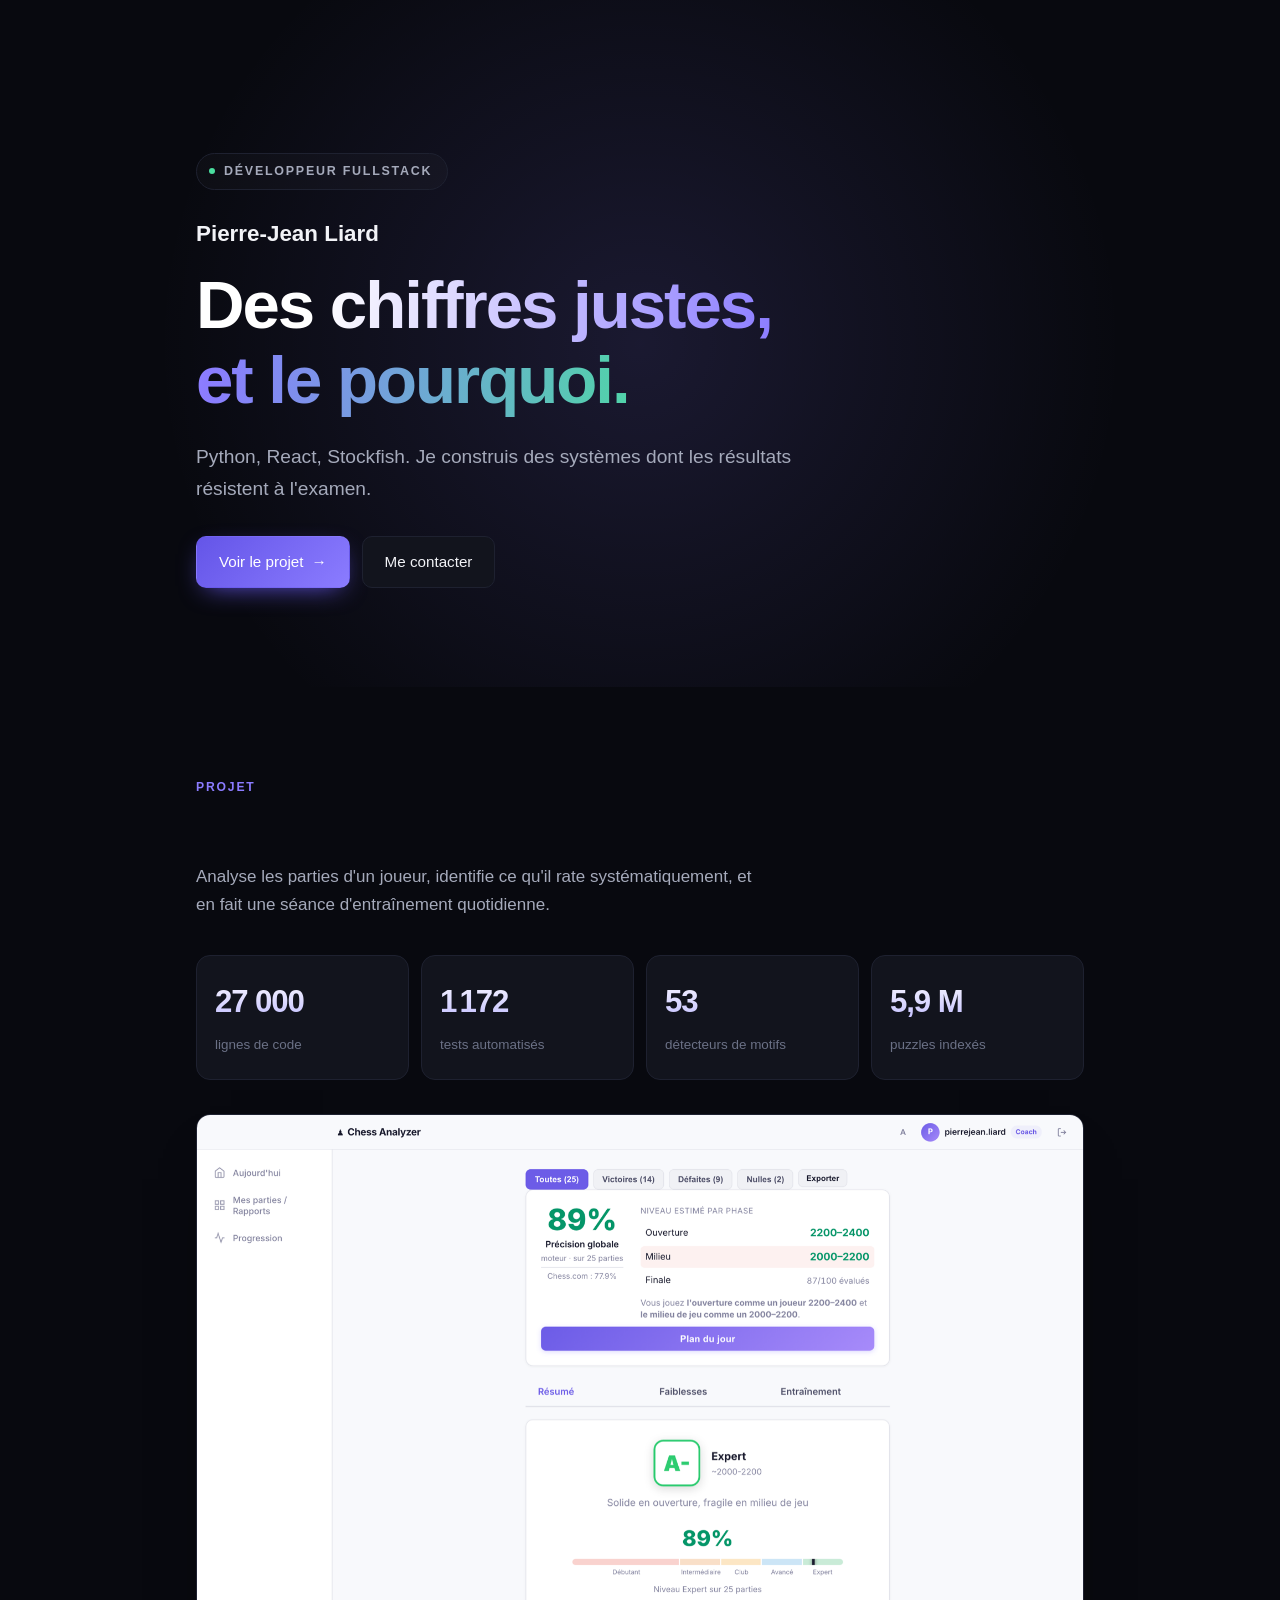
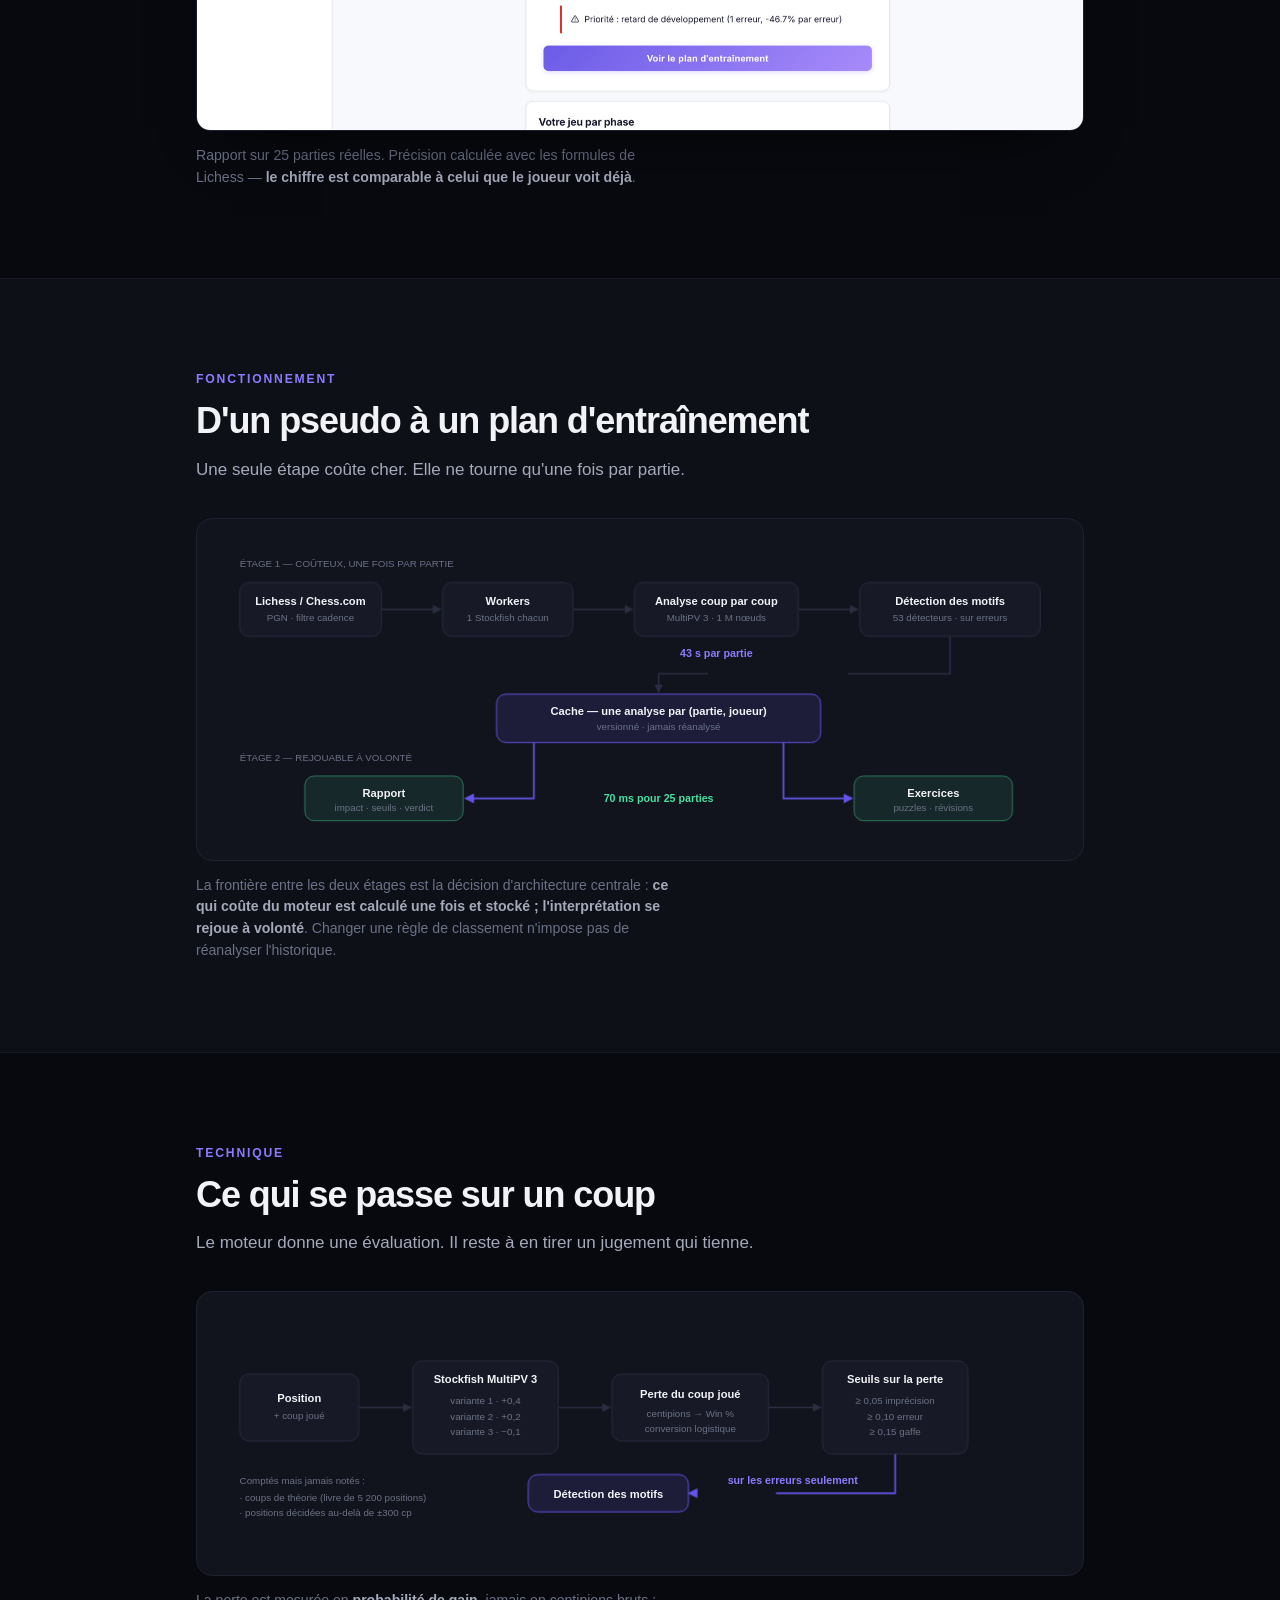
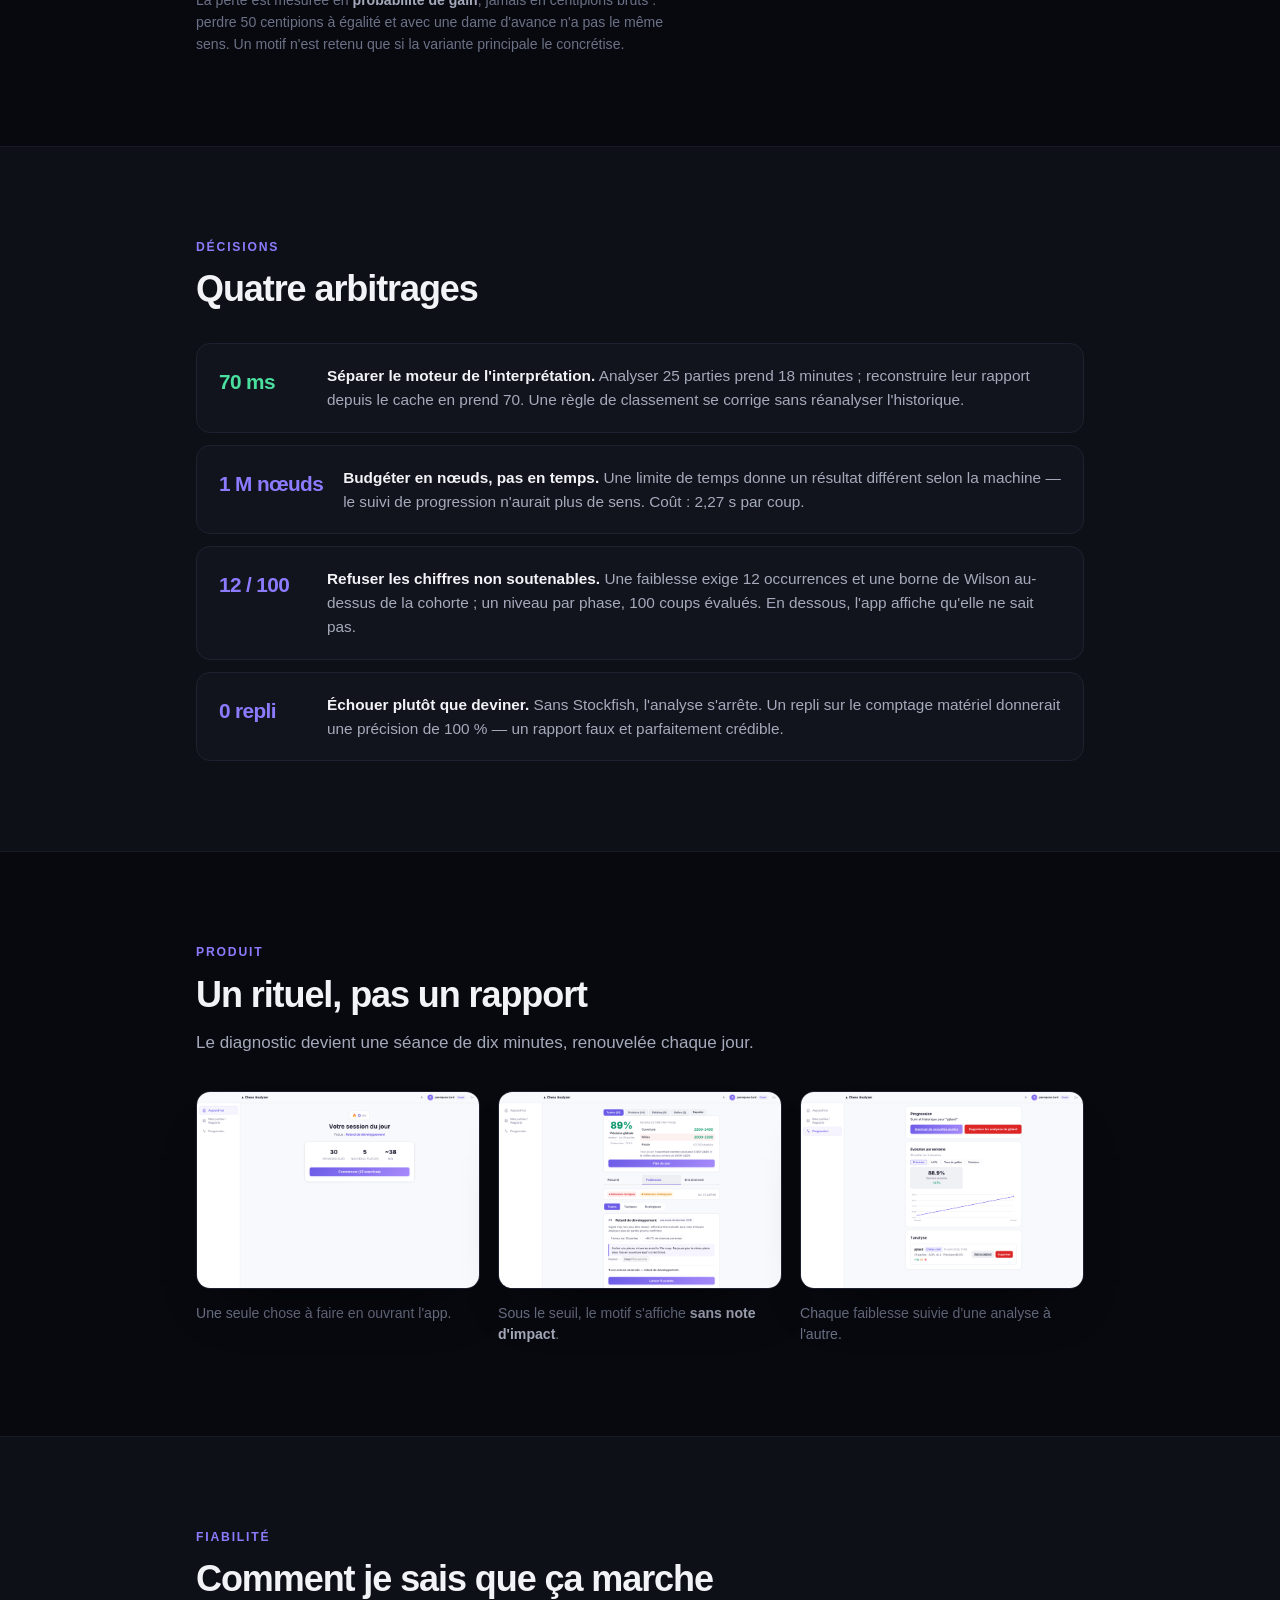
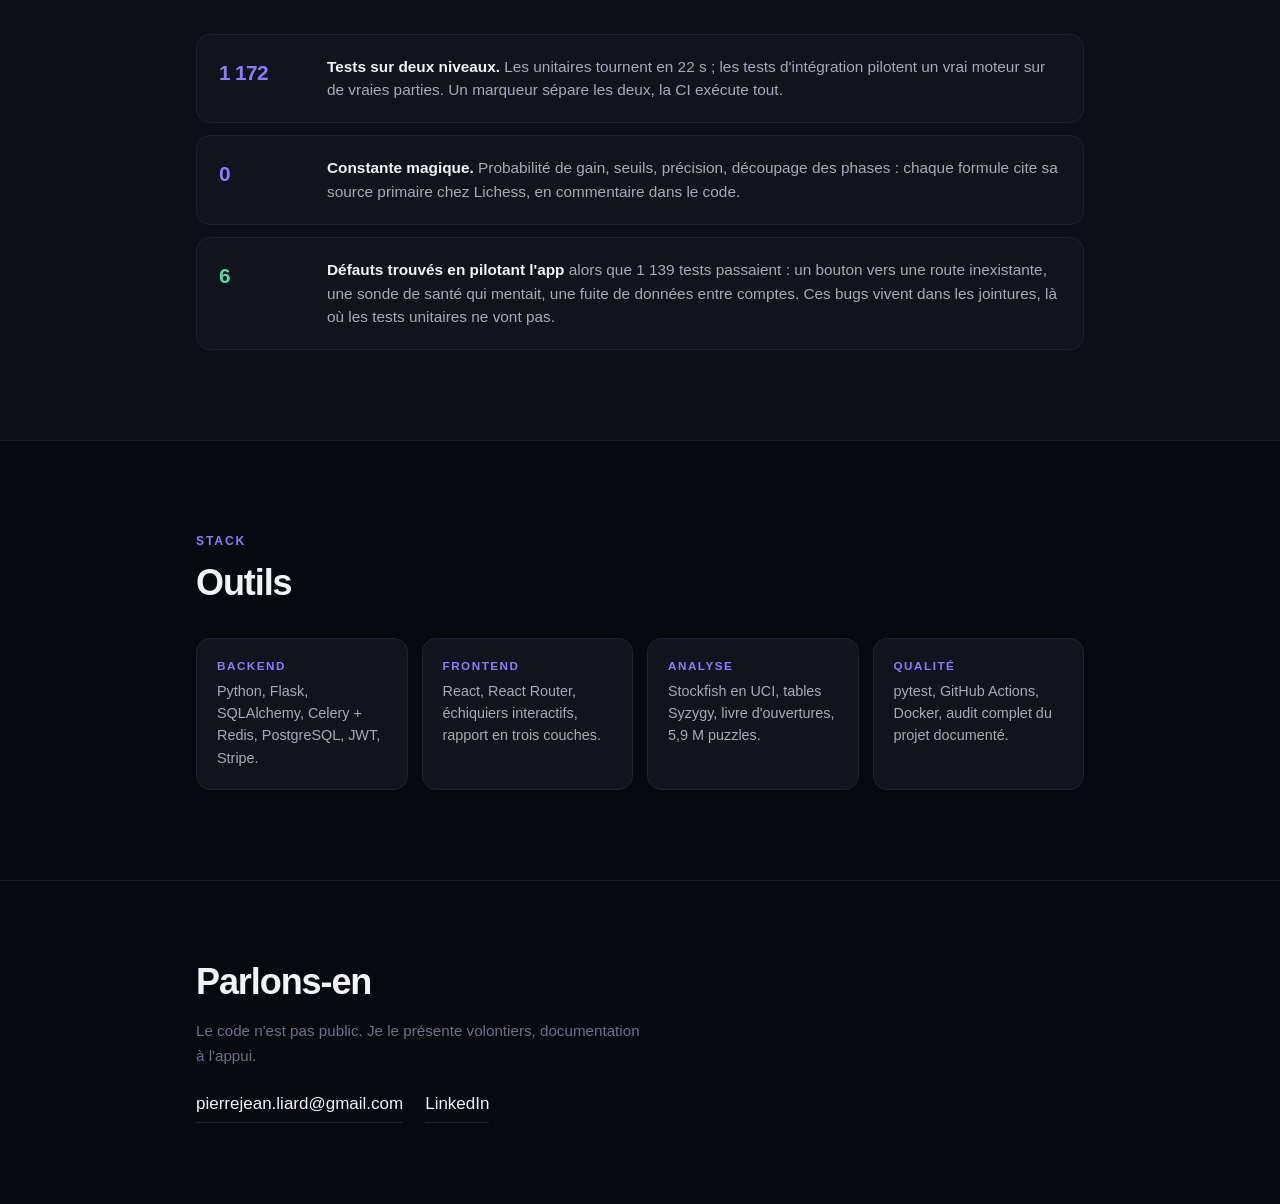
==== index.html @ 7809220e "Remplace le texte explicatif par deux schémas Le portfolio racontait le fonctionnement en prose : si" ====
<!doctype html>
<html lang="fr">
<head>
<meta charset="utf-8">
<meta name="viewport" content="width=device-width, initial-scale=1">
<title>Pierre-Jean Liard — Développeur fullstack</title>
<meta name="description" content="Chess Analyzer : analyse de parties d'échecs avec Stockfish, diagnostic de faiblesses et entraînement personnalisé.">
<meta name="theme-color" content="#08090f">
<meta property="og:title" content="Pierre-Jean Liard — Développeur fullstack">
<meta property="og:description" content="Chess Analyzer : de 25 parties à un plan d'entraînement.">
<meta property="og:type" content="website">
<link rel="icon" href="data:image/svg+xml,<svg xmlns='http://www.w3.org/2000/svg' viewBox='0 0 100 100'><text y='.9em' font-size='90'>♟</text></svg>">
<style>
  :root {
    --bg: #08090f;  --bg-lift: #0e1018;  --bg-card: #12141d;
    --line: #1e2130;  --line-soft: #171a26;
    --ink: #f2f3f7;  --ink-soft: #a5aabb;  --ink-faint: #6b7186;
    --accent: #8b7cff;  --accent-deep: #6455e8;  --mint: #4ade9f;
    --max: 940px;
    --ease: cubic-bezier(0.22, 1, 0.36, 1);
  }
  * { box-sizing: border-box; }
  html { -webkit-text-size-adjust: 100%; scroll-behavior: smooth; }
  body {
    margin: 0; background: var(--bg); color: var(--ink);
    font: 17px/1.65 -apple-system, BlinkMacSystemFont, "Segoe UI", Roboto, "Helvetica Neue", Arial, sans-serif;
    -webkit-font-smoothing: antialiased; -moz-osx-font-smoothing: grayscale;
    overflow-x: hidden;
  }
  ::selection { background: var(--accent-deep); color: #fff; }
  .wrap { max-width: var(--max); margin: 0 auto; padding: 0 26px; }
  h1, h2, h3 { letter-spacing: -0.03em; line-height: 1.12; margin: 0; }
  p { margin: 0 0 16px; }
  a { color: var(--accent); text-decoration: none; }

  #bar {
    position: fixed; top: 0; left: 0; height: 2px; width: 0%; z-index: 100;
    background: linear-gradient(90deg, var(--accent-deep), var(--accent), var(--mint));
    transition: width 120ms linear;
  }

  /* ── Hero ── */
  .hero { position: relative; padding: clamp(92px, 17vh, 172px) 0 clamp(64px, 11vh, 108px); overflow: hidden; }
  .hero::before {
    content: ""; position: absolute; top: -30%; left: 50%;
    width: min(1100px, 130vw); aspect-ratio: 1; transform: translateX(-50%);
    background: radial-gradient(circle at center, rgba(139,124,255,0.14) 0%, transparent 62%);
    pointer-events: none; animation: breathe 14s var(--ease) infinite;
  }
  @keyframes breathe {
    0%, 100% { opacity: .75; transform: translateX(-50%) scale(1); }
    50% { opacity: 1; transform: translateX(-50%) scale(1.1); }
  }
  .hero .wrap { position: relative; }
  .eyebrow {
    display: inline-flex; align-items: center; gap: 9px;
    font-size: .78rem; font-weight: 600; text-transform: uppercase; letter-spacing: .14em;
    color: var(--ink-soft); border: 1px solid var(--line); background: rgba(255,255,255,.02);
    border-radius: 100px; padding: 7px 15px 7px 12px; margin-bottom: 26px;
  }
  .dot { width: 6px; height: 6px; border-radius: 50%; background: var(--mint); animation: pulse 2.6s ease-out infinite; }
  @keyframes pulse {
    0% { box-shadow: 0 0 0 0 rgba(74,222,159,.45); }
    70% { box-shadow: 0 0 0 8px rgba(74,222,159,0); }
    100% { box-shadow: 0 0 0 0 rgba(74,222,159,0); }
  }
  .name { font-size: clamp(1.15rem, 2.6vw, 1.4rem); font-weight: 600; margin-bottom: 14px; }
  h1 { font-size: clamp(2.5rem, 7.6vw, 4.2rem); font-weight: 700; margin-bottom: 24px; }
  .grad {
    background: linear-gradient(96deg, #fff 12%, var(--accent) 58%, var(--mint) 105%);
    -webkit-background-clip: text; background-clip: text; -webkit-text-fill-color: transparent; color: transparent;
  }
  .lede { font-size: clamp(1.02rem, 2.2vw, 1.2rem); color: var(--ink-soft); max-width: 56ch; margin-bottom: 32px; }
  .links { display: flex; flex-wrap: wrap; gap: 12px; }
  .btn {
    display: inline-flex; align-items: center; gap: 8px;
    padding: 12px 22px; border-radius: 10px; font-size: .95rem; font-weight: 500;
    border: 1px solid var(--line); color: var(--ink); background: var(--bg-card);
    transition: transform 260ms var(--ease), border-color 260ms var(--ease);
  }
  .btn:hover { transform: translateY(-2px); border-color: var(--accent-deep); }
  .btn-primary {
    background: linear-gradient(135deg, var(--accent-deep), var(--accent));
    border-color: transparent; color: #fff; box-shadow: 0 8px 26px -10px var(--accent-deep);
  }
  .btn .arw { transition: transform 260ms var(--ease); }
  .btn:hover .arw { transform: translateX(3px); }

  /* ── Sections ── */
  section { padding: clamp(60px, 10vh, 100px) 0; }
  .lift { background: var(--bg-lift); border-block: 1px solid var(--line-soft); }
  .kicker {
    font-size: .76rem; font-weight: 600; text-transform: uppercase; letter-spacing: .15em;
    color: var(--accent); margin-bottom: 12px;
  }
  h2 { font-size: clamp(1.65rem, 4.2vw, 2.25rem); font-weight: 650; margin-bottom: 14px; }
  h3 { font-size: 1.05rem; font-weight: 600; margin-bottom: 8px; }
  .sub { color: var(--ink-soft); max-width: 60ch; }

  /* ── Chiffres ── */
  .stats { display: grid; grid-template-columns: repeat(auto-fit, minmax(150px, 1fr)); gap: 12px; margin-top: 36px; }
  .stat {
    background: var(--bg-card); border: 1px solid var(--line); border-radius: 14px; padding: 20px 18px;
    transition: transform 340ms var(--ease), border-color 340ms var(--ease);
  }
  .stat:hover { transform: translateY(-4px); border-color: var(--accent-deep); }
  .stat b {
    display: block; font-size: clamp(1.55rem, 3.2vw, 1.95rem); font-weight: 680;
    letter-spacing: -.035em; font-variant-numeric: tabular-nums; margin-bottom: 3px;
    background: linear-gradient(180deg, #fff, #b9b4ff);
    -webkit-background-clip: text; background-clip: text; -webkit-text-fill-color: transparent;
  }
  .stat span { font-size: .84rem; color: var(--ink-faint); line-height: 1.4; }

  /* ── Schémas ── */
  figure { margin: 34px 0 0; }
  .diagram {
    background: var(--bg-card); border: 1px solid var(--line); border-radius: 16px;
    padding: 28px 24px; overflow-x: auto;
  }
  .diagram svg { display: block; width: 100%; height: auto; min-width: 560px; }
  figcaption { font-size: .88rem; color: var(--ink-faint); margin-top: 14px; max-width: 62ch; line-height: 1.55; }
  figcaption b { color: var(--ink-soft); font-weight: 600; }

  /* tracé progressif des liaisons */
  .draw { stroke-dasharray: var(--len, 300); stroke-dashoffset: var(--len, 300); }
  .in .draw { animation: trace 900ms var(--ease) forwards; }
  .in .draw.s1 { animation-delay: 120ms; }
  .in .draw.s2 { animation-delay: 260ms; }
  .in .draw.s3 { animation-delay: 400ms; }
  .in .draw.s4 { animation-delay: 540ms; }
  .in .draw.s5 { animation-delay: 680ms; }
  @keyframes trace { to { stroke-dashoffset: 0; } }
  .fade { opacity: 0; }
  .in .fade { animation: appear 520ms var(--ease) forwards; }
  .in .fade.s1 { animation-delay: 160ms; }
  .in .fade.s2 { animation-delay: 300ms; }
  .in .fade.s3 { animation-delay: 440ms; }
  .in .fade.s4 { animation-delay: 580ms; }
  .in .fade.s5 { animation-delay: 720ms; }
  @keyframes appear { to { opacity: 1; } }

  .box { fill: #171a26; stroke: #2a2e42; }
  .box-accent { fill: rgba(100,85,232,.14); stroke: var(--accent-deep); }
  .box-mint { fill: rgba(74,222,159,.1); stroke: rgba(74,222,159,.5); }
  .t { font: 600 12px -apple-system, BlinkMacSystemFont, "Segoe UI", Roboto, sans-serif; fill: #f2f3f7; }
  .t-sm { font: 500 10.5px -apple-system, BlinkMacSystemFont, "Segoe UI", Roboto, sans-serif; fill: #6b7186; }
  .t-metric { font: 700 11.5px -apple-system, BlinkMacSystemFont, "Segoe UI", Roboto, sans-serif; fill: #8b7cff; }
  .t-mint { fill: #4ade9f; }
  .wire { stroke: #2a2e42; stroke-width: 1.6; fill: none; }
  .wire-accent { stroke: #6455e8; stroke-width: 1.8; fill: none; }

  /* ── Captures ── */
  .shot {
    position: relative; border-radius: 14px; overflow: hidden;
    border: 1px solid var(--line); background: var(--bg-card);
    box-shadow: 0 30px 60px -35px rgba(0,0,0,.9);
    transition: transform 500ms var(--ease), box-shadow 500ms var(--ease);
  }
  .shot:hover { transform: translateY(-5px); box-shadow: 0 40px 70px -30px rgba(0,0,0,.95); }
  .shot img { width: 100%; height: auto; display: block; }
  .gallery { display: grid; grid-template-columns: repeat(auto-fit, minmax(270px, 1fr)); gap: 18px; margin-top: 34px; }
  .gallery figure { margin: 0; }

  /* ── Arbitrages ── */
  .calls { display: grid; gap: 12px; margin-top: 34px; }
  .call {
    display: grid; grid-template-columns: auto 1fr; gap: 20px; align-items: start;
    background: var(--bg-card); border: 1px solid var(--line); border-radius: 14px; padding: 20px 22px;
    transition: transform 340ms var(--ease), border-color 340ms var(--ease);
  }
  .call:hover { transform: translateY(-3px); border-color: #2a2e42; }
  .call .big {
    font-size: 1.3rem; font-weight: 700; letter-spacing: -.03em; color: var(--accent);
    font-variant-numeric: tabular-nums; white-space: nowrap; padding-top: 1px; min-width: 88px;
  }
  .call .big.mint { color: var(--mint); }
  .call p { margin: 0; color: var(--ink-soft); font-size: .96rem; line-height: 1.55; }
  .call strong { color: var(--ink); font-weight: 600; }

  /* ── Stack ── */
  .stack { display: grid; grid-template-columns: repeat(auto-fit, minmax(200px, 1fr)); gap: 14px; margin-top: 34px; }
  .stack div {
    background: var(--bg-card); border: 1px solid var(--line); border-radius: 14px; padding: 20px;
    transition: border-color 340ms var(--ease), transform 340ms var(--ease);
  }
  .stack div:hover { border-color: var(--accent-deep); transform: translateY(-3px); }
  .stack h3 { font-size: .73rem; text-transform: uppercase; letter-spacing: .13em; color: var(--accent); margin-bottom: 8px; }
  .stack p { font-size: .9rem; color: var(--ink-soft); margin: 0; line-height: 1.55; }

  footer { padding: clamp(60px, 9vh, 88px) 0; border-top: 1px solid var(--line-soft); }
  footer p { color: var(--ink-faint); font-size: .95rem; max-width: 54ch; }
  .foot-links { display: flex; flex-wrap: wrap; gap: 22px; margin-top: 22px; }
  .foot-links a {
    color: var(--ink); font-weight: 500; border-bottom: 1px solid var(--line); padding-bottom: 3px;
    transition: border-color 260ms var(--ease), color 260ms var(--ease);
  }
  .foot-links a:hover { border-color: var(--accent); color: var(--accent); }

  .rise { opacity: 0; transform: translateY(20px); }
  .rise.in { opacity: 1; transform: none; transition: opacity 720ms var(--ease), transform 720ms var(--ease); }
  .rise.in.d1 { transition-delay: 80ms; }
  .rise.in.d2 { transition-delay: 160ms; }
  .rise.in.d3 { transition-delay: 240ms; }

  @media (prefers-reduced-motion: reduce) {
    html { scroll-behavior: auto; }
    .rise, .rise.in { opacity: 1; transform: none; transition: none; }
    .draw { stroke-dashoffset: 0; }
    .fade { opacity: 1; }
    .hero::before, .dot { animation: none; }
    * { transition-duration: 1ms !important; animation-duration: 1ms !important; }
  }
  @media (max-width: 620px) {
    body { font-size: 16px; }
    .diagram { padding: 20px 14px; }
    .call { grid-template-columns: 1fr; gap: 6px; }
  }
</style>
</head>
<body>

<div id="bar"></div>

<header class="hero">
  <div class="wrap">
    <span class="eyebrow rise"><span class="dot"></span>Développeur fullstack</span>
    <p class="name rise d1">Pierre-Jean Liard</p>
    <h1 class="rise d1"><span class="grad">Des chiffres justes,<br>et le pourquoi.</span></h1>
    <p class="lede rise d2">
      Python, React, Stockfish. Je construis des systèmes dont les résultats
      résistent à l'examen.
    </p>
    <div class="links rise d3">
      <a class="btn btn-primary" href="#projet">Voir le projet <span class="arw">→</span></a>
      <a class="btn" href="mailto:pierrejean.liard@gmail.com">Me contacter</a>
    </div>
  </div>
</header>

<section id="projet">
  <div class="wrap">
    <p class="kicker rise">Projet</p>
    <h2 class="rise">Chess Analyzer</h2>
    <p class="sub rise d1">
      Analyse les parties d'un joueur, identifie ce qu'il rate systématiquement,
      et en fait une séance d'entraînement quotidienne.
    </p>

    <div class="stats">
      <div class="stat rise"><b data-count="27000" data-div="1000" data-suffix=" 000">0</b><span>lignes de code</span></div>
      <div class="stat rise d1"><b data-count="1172">0</b><span>tests automatisés</span></div>
      <div class="stat rise d2"><b data-count="53">0</b><span>détecteurs de motifs</span></div>
      <div class="stat rise d3"><b data-count="59" data-div="10" data-decimal="1" data-suffix=" M">0</b><span>puzzles indexés</span></div>
    </div>

    <figure class="rise">
      <div class="shot"><img src="assets/rapport.png" alt="Rapport d'analyse : 89 % de précision, niveau estimé par phase, faiblesse prioritaire" loading="lazy"></div>
      <figcaption>Rapport sur 25 parties réelles. Précision calculée avec les formules de Lichess — <b>le chiffre est comparable à celui que le joueur voit déjà</b>.</figcaption>
    </figure>
  </div>
</section>

<section class="lift">
  <div class="wrap">
    <p class="kicker rise">Fonctionnement</p>
    <h2 class="rise">D'un pseudo à un plan d'entraînement</h2>
    <p class="sub rise d1">Une seule étape coûte cher. Elle ne tourne qu'une fois par partie.</p>

    <figure class="rise">
      <div class="diagram">
        <svg viewBox="0 0 900 306" role="img"
             aria-label="Les parties récupérées passent par des workers Stockfish, sont analysées coup par coup puis stockées en cache. Le rapport et les exercices se reconstruisent depuis ce cache en 70 millisecondes, sans repasser par le moteur.">
          <defs>
            <marker id="a" viewBox="0 0 10 10" refX="9" refY="5" markerWidth="6" markerHeight="6" orient="auto-start-reverse">
              <path d="M0 0 L10 5 L0 10 z" fill="#2a2e42"/>
            </marker>
            <marker id="aa" viewBox="0 0 10 10" refX="9" refY="5" markerWidth="6" markerHeight="6" orient="auto-start-reverse">
              <path d="M0 0 L10 5 L0 10 z" fill="#6455e8"/>
            </marker>
          </defs>

          <text class="t-sm fade" x="20" y="22">ÉTAGE 1 — COÛTEUX, UNE FOIS PAR PARTIE</text>

          <rect class="box fade" x="20" y="38" width="152" height="58" rx="10"/>
          <text class="t fade" x="96" y="62" text-anchor="middle">Lichess / Chess.com</text>
          <text class="t-sm fade" x="96" y="80" text-anchor="middle">PGN · filtre cadence</text>

          <line class="wire draw s1" style="--len:66" x1="172" y1="67" x2="236" y2="67" marker-end="url(#a)"/>

          <rect class="box fade s1" x="238" y="38" width="140" height="58" rx="10"/>
          <text class="t fade s1" x="308" y="62" text-anchor="middle">Workers</text>
          <text class="t-sm fade s1" x="308" y="80" text-anchor="middle">1 Stockfish chacun</text>

          <line class="wire draw s2" style="--len:66" x1="378" y1="67" x2="442" y2="67" marker-end="url(#a)"/>

          <rect class="box fade s2" x="444" y="38" width="176" height="58" rx="10"/>
          <text class="t fade s2" x="532" y="62" text-anchor="middle">Analyse coup par coup</text>
          <text class="t-sm fade s2" x="532" y="80" text-anchor="middle">MultiPV 3 · 1 M nœuds</text>

          <line class="wire draw s3" style="--len:66" x1="620" y1="67" x2="684" y2="67" marker-end="url(#a)"/>

          <rect class="box fade s3" x="686" y="38" width="194" height="58" rx="10"/>
          <text class="t fade s3" x="783" y="62" text-anchor="middle">Détection des motifs</text>
          <text class="t-sm fade s3" x="783" y="80" text-anchor="middle">53 détecteurs · sur erreurs</text>

          <text class="t-metric fade s3" x="532" y="118" text-anchor="middle">43 s par partie</text>

          <path class="wire draw s4" style="--len:150" d="M783 96 L783 136 L470 136 L470 156" marker-end="url(#a)"/>

          <rect class="box-accent fade s4" x="296" y="158" width="348" height="52" rx="10"/>
          <text class="t fade s4" x="470" y="180" text-anchor="middle">Cache — une analyse par (partie, joueur)</text>
          <text class="t-sm fade s4" x="470" y="197" text-anchor="middle">versionné · jamais réanalysé</text>

          <text class="t-sm fade s5" x="20" y="230">ÉTAGE 2 — REJOUABLE À VOLONTÉ</text>

          <path class="wire-accent draw s5" style="--len:130" d="M336 210 L336 270 L262 270" marker-end="url(#aa)"/>
          <rect class="box-mint fade s5" x="90" y="246" width="170" height="48" rx="10"/>
          <text class="t fade s5" x="175" y="268" text-anchor="middle">Rapport</text>
          <text class="t-sm fade s5" x="175" y="284" text-anchor="middle">impact · seuils · verdict</text>

          <path class="wire-accent draw s5" style="--len:130" d="M604 210 L604 270 L678 270" marker-end="url(#aa)"/>
          <rect class="box-mint fade s5" x="680" y="246" width="170" height="48" rx="10"/>
          <text class="t fade s5" x="765" y="268" text-anchor="middle">Exercices</text>
          <text class="t-sm fade s5" x="765" y="284" text-anchor="middle">puzzles · révisions</text>

          <text class="t-metric t-mint fade s5" x="470" y="274" text-anchor="middle">70 ms pour 25 parties</text>
        </svg>
      </div>
      <figcaption>
        La frontière entre les deux étages est la décision d'architecture centrale :
        <b>ce qui coûte du moteur est calculé une fois et stocké ; l'interprétation se
        rejoue à volonté</b>. Changer une règle de classement n'impose pas de réanalyser
        l'historique.
      </figcaption>
    </figure>
  </div>
</section>

<section>
  <div class="wrap">
    <p class="kicker rise">Technique</p>
    <h2 class="rise">Ce qui se passe sur un coup</h2>
    <p class="sub rise d1">Le moteur donne une évaluation. Il reste à en tirer un jugement qui tienne.</p>

    <figure class="rise">
      <div class="diagram">
        <svg viewBox="0 0 900 244" role="img"
             aria-label="Le moteur propose trois variantes, le coup joué est situé par rapport à elles, sa perte en centipions est convertie en perte de probabilité de gain, puis comparée à des seuils. La détection de motifs ne se déclenche que sur les erreurs.">
          <defs>
            <marker id="b" viewBox="0 0 10 10" refX="9" refY="5" markerWidth="6" markerHeight="6" orient="auto-start-reverse">
              <path d="M0 0 L10 5 L0 10 z" fill="#2a2e42"/>
            </marker>
            <marker id="bb" viewBox="0 0 10 10" refX="9" refY="5" markerWidth="6" markerHeight="6" orient="auto-start-reverse">
              <path d="M0 0 L10 5 L0 10 z" fill="#6455e8"/>
            </marker>
          </defs>

          <rect class="box fade" x="20" y="58" width="128" height="72" rx="10"/>
          <text class="t fade" x="84" y="88" text-anchor="middle">Position</text>
          <text class="t-sm fade" x="84" y="106" text-anchor="middle">+ coup joué</text>

          <line class="wire draw s1" style="--len:56" x1="148" y1="94" x2="204" y2="94" marker-end="url(#b)"/>

          <rect class="box fade s1" x="206" y="44" width="156" height="100" rx="10"/>
          <text class="t fade s1" x="284" y="68" text-anchor="middle">Stockfish MultiPV 3</text>
          <text class="t-sm fade s1" x="284" y="90" text-anchor="middle">variante 1 · +0,4</text>
          <text class="t-sm fade s1" x="284" y="107" text-anchor="middle">variante 2 · +0,2</text>
          <text class="t-sm fade s1" x="284" y="124" text-anchor="middle">variante 3 · −0,1</text>

          <line class="wire draw s2" style="--len:56" x1="362" y1="94" x2="418" y2="94" marker-end="url(#b)"/>

          <rect class="box fade s2" x="420" y="58" width="168" height="72" rx="10"/>
          <text class="t fade s2" x="504" y="84" text-anchor="middle">Perte du coup joué</text>
          <text class="t-sm fade s2" x="504" y="104" text-anchor="middle">centipions → Win %</text>
          <text class="t-sm fade s2" x="504" y="120" text-anchor="middle">conversion logistique</text>

          <line class="wire draw s3" style="--len:56" x1="588" y1="94" x2="644" y2="94" marker-end="url(#b)"/>

          <rect class="box fade s3" x="646" y="44" width="156" height="100" rx="10"/>
          <text class="t fade s3" x="724" y="68" text-anchor="middle">Seuils sur la perte</text>
          <text class="t-sm fade s3" x="724" y="90" text-anchor="middle">≥ 0,05 imprécision</text>
          <text class="t-sm fade s3" x="724" y="107" text-anchor="middle">≥ 0,10 erreur</text>
          <text class="t-sm fade s3" x="724" y="124" text-anchor="middle">≥ 0,15 gaffe</text>

          <path class="wire-accent draw s4" style="--len:170" d="M724 144 L724 186 L502 186" marker-end="url(#bb)"/>
          <rect class="box-accent fade s4" x="330" y="166" width="172" height="40" rx="10"/>
          <text class="t fade s4" x="416" y="191" text-anchor="middle">Détection des motifs</text>
          <text class="t-metric fade s4" x="614" y="176" text-anchor="middle">sur les erreurs seulement</text>

          <text class="t-sm fade s5" x="20" y="176">Comptés mais jamais notés :</text>
          <text class="t-sm fade s5" x="20" y="194">· coups de théorie (livre de 5 200 positions)</text>
          <text class="t-sm fade s5" x="20" y="211">· positions décidées au-delà de ±300 cp</text>
        </svg>
      </div>
      <figcaption>
        La perte est mesurée en <b>probabilité de gain</b>, jamais en centipions bruts :
        perdre 50 centipions à égalité et avec une dame d'avance n'a pas le même sens.
        Un motif n'est retenu que si la variante principale le concrétise.
      </figcaption>
    </figure>
  </div>
</section>

<section class="lift">
  <div class="wrap">
    <p class="kicker rise">Décisions</p>
    <h2 class="rise">Quatre arbitrages</h2>

    <div class="calls">
      <div class="call rise">
        <span class="big mint">70 ms</span>
        <p><strong>Séparer le moteur de l'interprétation.</strong> Analyser 25 parties prend 18 minutes ; reconstruire leur rapport depuis le cache en prend 70. Une règle de classement se corrige sans réanalyser l'historique.</p>
      </div>
      <div class="call rise">
        <span class="big">1 M nœuds</span>
        <p><strong>Budgéter en nœuds, pas en temps.</strong> Une limite de temps donne un résultat différent selon la machine — le suivi de progression n'aurait plus de sens. Coût : 2,27 s par coup.</p>
      </div>
      <div class="call rise">
        <span class="big">12 / 100</span>
        <p><strong>Refuser les chiffres non soutenables.</strong> Une faiblesse exige 12 occurrences et une borne de Wilson au-dessus de la cohorte ; un niveau par phase, 100 coups évalués. En dessous, l'app affiche qu'elle ne sait pas.</p>
      </div>
      <div class="call rise">
        <span class="big">0 repli</span>
        <p><strong>Échouer plutôt que deviner.</strong> Sans Stockfish, l'analyse s'arrête. Un repli sur le comptage matériel donnerait une précision de 100 % — un rapport faux et parfaitement crédible.</p>
      </div>
    </div>
  </div>
</section>

<section>
  <div class="wrap">
    <p class="kicker rise">Produit</p>
    <h2 class="rise">Un rituel, pas un rapport</h2>
    <p class="sub rise d1">Le diagnostic devient une séance de dix minutes, renouvelée chaque jour.</p>

    <div class="gallery">
      <figure class="rise">
        <div class="shot"><img src="assets/aujourdhui.png" alt="Écran Aujourd'hui : séance du jour, révisions dues et nouveaux puzzles" loading="lazy"></div>
        <figcaption>Une seule chose à faire en ouvrant l'app.</figcaption>
      </figure>
      <figure class="rise d1">
        <div class="shot"><img src="assets/faiblesses.png" alt="Onglet Faiblesses : motif affiché avec la mention pas assez de données" loading="lazy"></div>
        <figcaption>Sous le seuil, le motif s'affiche <b>sans note d'impact</b>.</figcaption>
      </figure>
      <figure class="rise d2">
        <div class="shot"><img src="assets/progression.png" alt="Page Progression : évolution de la précision et des faiblesses dans le temps" loading="lazy"></div>
        <figcaption>Chaque faiblesse suivie d'une analyse à l'autre.</figcaption>
      </figure>
    </div>
  </div>
</section>

<section class="lift">
  <div class="wrap">
    <p class="kicker rise">Fiabilité</p>
    <h2 class="rise">Comment je sais que ça marche</h2>

    <div class="calls">
      <div class="call rise">
        <span class="big">1 172</span>
        <p><strong>Tests sur deux niveaux.</strong> Les unitaires tournent en 22 s ; les tests d'intégration pilotent un vrai moteur sur de vraies parties. Un marqueur sépare les deux, la CI exécute tout.</p>
      </div>
      <div class="call rise">
        <span class="big">0</span>
        <p><strong>Constante magique.</strong> Probabilité de gain, seuils, précision, découpage des phases : chaque formule cite sa source primaire chez Lichess, en commentaire dans le code.</p>
      </div>
      <div class="call rise">
        <span class="big mint">6</span>
        <p><strong>Défauts trouvés en pilotant l'app</strong> alors que 1 139 tests passaient : un bouton vers une route inexistante, une sonde de santé qui mentait, une fuite de données entre comptes. Ces bugs vivent dans les jointures, là où les tests unitaires ne vont pas.</p>
      </div>
    </div>
  </div>
</section>

<section>
  <div class="wrap">
    <p class="kicker rise">Stack</p>
    <h2 class="rise">Outils</h2>
    <div class="stack">
      <div class="rise">
        <h3>Backend</h3>
        <p>Python, Flask, SQLAlchemy, Celery + Redis, PostgreSQL, JWT, Stripe.</p>
      </div>
      <div class="rise d1">
        <h3>Frontend</h3>
        <p>React, React Router, échiquiers interactifs, rapport en trois couches.</p>
      </div>
      <div class="rise d2">
        <h3>Analyse</h3>
        <p>Stockfish en UCI, tables Syzygy, livre d'ouvertures, 5,9 M puzzles.</p>
      </div>
      <div class="rise d3">
        <h3>Qualité</h3>
        <p>pytest, GitHub Actions, Docker, audit complet du projet documenté.</p>
      </div>
    </div>
  </div>
</section>

<footer>
  <div class="wrap">
    <h2 class="rise" style="margin-bottom:16px">Parlons-en</h2>
    <p class="rise d1">Le code n'est pas public. Je le présente volontiers, documentation à l'appui.</p>
    <div class="foot-links rise d2">
      <a href="mailto:pierrejean.liard@gmail.com">pierrejean.liard@gmail.com</a>
      <a href="https://www.linkedin.com/in/pierre-jean-liard-203535136/" rel="noopener">LinkedIn</a>
    </div>
  </div>
</footer>

<script>
(function () {
  var reduced = matchMedia('(prefers-reduced-motion: reduce)').matches;
  var bar = document.getElementById('bar');
  function progress() {
    var h = document.documentElement.scrollHeight - innerHeight;
    bar.style.width = (h > 0 ? (scrollY / h) * 100 : 0) + '%';
  }
  addEventListener('scroll', progress, { passive: true });
  progress();

  var rises = document.querySelectorAll('.rise');
  var counts = document.querySelectorAll('[data-count]');

  function fmt(el, v) {
    var dec = +(el.dataset.decimal || 0), div = +(el.dataset.div || 1), n = v / div;
    var s = dec ? n.toFixed(dec).replace('.', ',') : Math.round(n).toLocaleString('fr-FR');
    el.textContent = s + (el.dataset.suffix || '');
  }

  if (reduced || !('IntersectionObserver' in window)) {
    rises.forEach(function (e) { e.classList.add('in'); });
    counts.forEach(function (e) { fmt(e, +e.dataset.count); });
    return;
  }

  var io = new IntersectionObserver(function (es) {
    es.forEach(function (e) {
      if (e.isIntersecting) { e.target.classList.add('in'); io.unobserve(e.target); }
    });
  }, { rootMargin: '0px 0px -8% 0px', threshold: 0.06 });
  rises.forEach(function (e) { io.observe(e); });

  var co = new IntersectionObserver(function (es) {
    es.forEach(function (e) {
      if (!e.isIntersecting) return;
      var el = e.target, target = +el.dataset.count, t0 = null;
      co.unobserve(el);
      requestAnimationFrame(function step(ts) {
        if (t0 === null) t0 = ts;
        var p = Math.min((ts - t0) / 1100, 1);
        fmt(el, target * (1 - Math.pow(1 - p, 3)));
        if (p < 1) requestAnimationFrame(step);
      });
    });
  }, { threshold: 0.6 });
  counts.forEach(function (e) { co.observe(e); });
})();
</script>

</body>
</html>
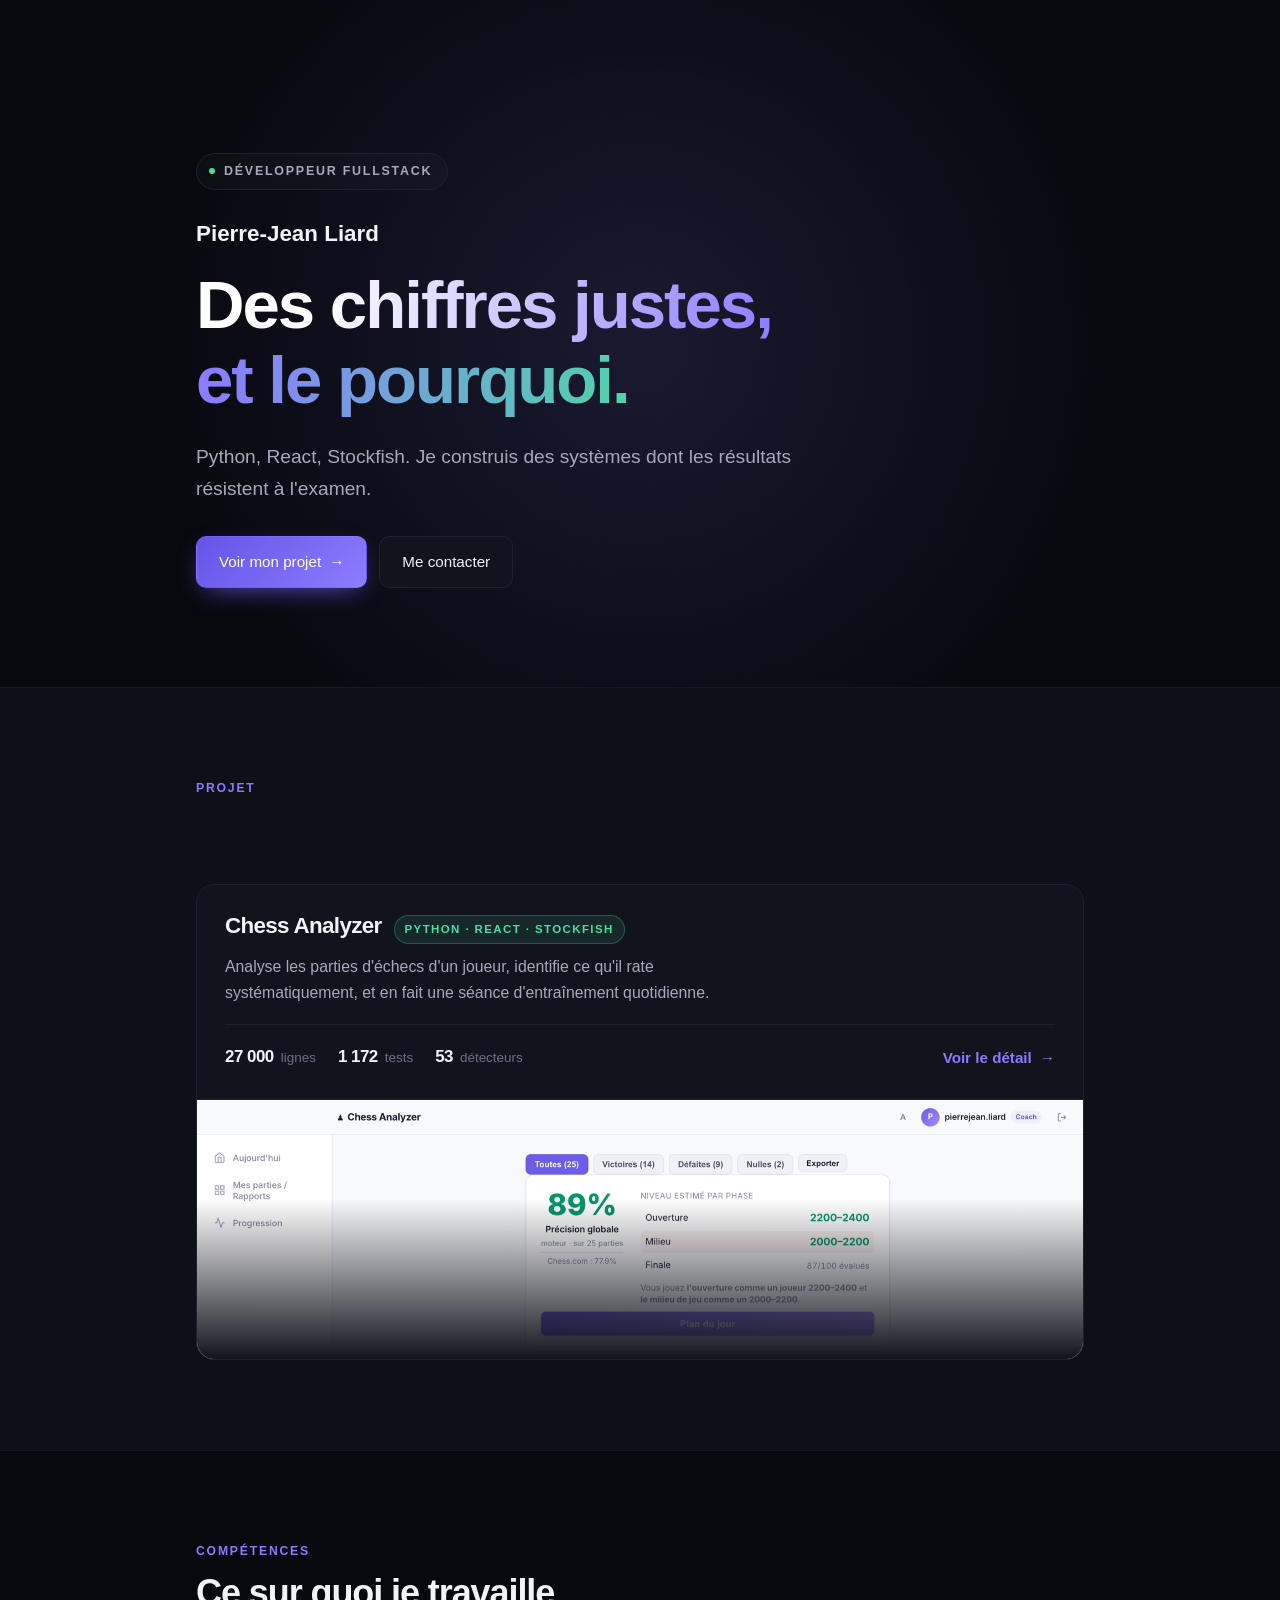
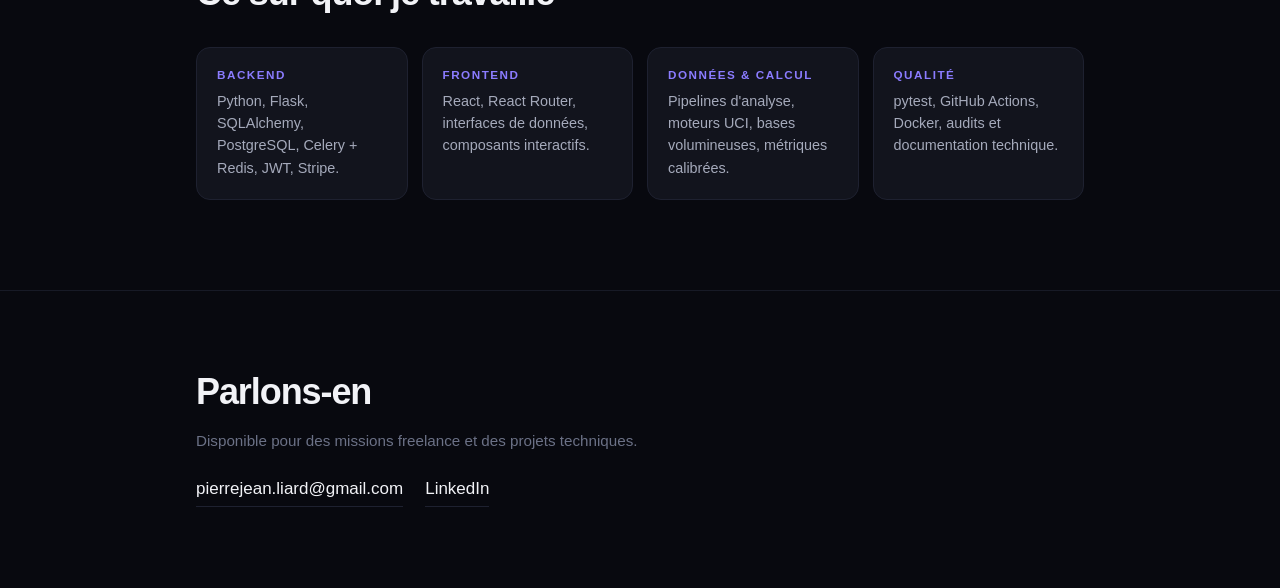
==== commit da221d39: "Sépare l'accueil du projet, et mutualise styles et script Le projet occupait la racine du site : auc" ====
--- a/index.html
+++ b/index.html
@@ -4,217 +4,73 @@
 <meta charset="utf-8">
 <meta name="viewport" content="width=device-width, initial-scale=1">
 <title>Pierre-Jean Liard — Développeur fullstack</title>
-<meta name="description" content="Chess Analyzer : analyse de parties d'échecs avec Stockfish, diagnostic de faiblesses et entraînement personnalisé.">
+<meta name="description" content="Développeur fullstack. Python, React, systèmes d'analyse. Projets et contact.">
 <meta name="theme-color" content="#08090f">
 <meta property="og:title" content="Pierre-Jean Liard — Développeur fullstack">
-<meta property="og:description" content="Chess Analyzer : de 25 parties à un plan d'entraînement.">
+<meta property="og:description" content="Python, React, systèmes d'analyse.">
 <meta property="og:type" content="website">
 <link rel="icon" href="data:image/svg+xml,<svg xmlns='http://www.w3.org/2000/svg' viewBox='0 0 100 100'><text y='.9em' font-size='90'>♟</text></svg>">
+<link rel="stylesheet" href="styles.css">
 <style>
-  :root {
-    --bg: #08090f;  --bg-lift: #0e1018;  --bg-card: #12141d;
-    --line: #1e2130;  --line-soft: #171a26;
-    --ink: #f2f3f7;  --ink-soft: #a5aabb;  --ink-faint: #6b7186;
-    --accent: #8b7cff;  --accent-deep: #6455e8;  --mint: #4ade9f;
-    --max: 940px;
-    --ease: cubic-bezier(0.22, 1, 0.36, 1);
+  /* ── Carte projet (page d'accueil uniquement) ── */
+  .project {
+    display: block;
+    background: var(--bg-card); border: 1px solid var(--line); border-radius: 18px;
+    overflow: hidden; color: inherit; margin-top: 34px;
+    transition: transform 420ms var(--ease), border-color 420ms var(--ease),
+                box-shadow 420ms var(--ease);
   }
-  * { box-sizing: border-box; }
-  html { -webkit-text-size-adjust: 100%; scroll-behavior: smooth; }
-  body {
-    margin: 0; background: var(--bg); color: var(--ink);
-    font: 17px/1.65 -apple-system, BlinkMacSystemFont, "Segoe UI", Roboto, "Helvetica Neue", Arial, sans-serif;
-    -webkit-font-smoothing: antialiased; -moz-osx-font-smoothing: grayscale;
-    overflow-x: hidden;
+  .project:hover {
+    transform: translateY(-5px); border-color: var(--accent-deep);
+    box-shadow: 0 34px 64px -38px rgba(0,0,0,.95);
   }
-  ::selection { background: var(--accent-deep); color: #fff; }
-  .wrap { max-width: var(--max); margin: 0 auto; padding: 0 26px; }
-  h1, h2, h3 { letter-spacing: -0.03em; line-height: 1.12; margin: 0; }
-  p { margin: 0 0 16px; }
-  a { color: var(--accent); text-decoration: none; }
-
-  #bar {
-    position: fixed; top: 0; left: 0; height: 2px; width: 0%; z-index: 100;
-    background: linear-gradient(90deg, var(--accent-deep), var(--accent), var(--mint));
-    transition: width 120ms linear;
+  .project-body { padding: 28px; }
+  .project-top { display: flex; align-items: baseline; gap: 12px; flex-wrap: wrap; margin-bottom: 10px; }
+  .project-top h3 { font-size: 1.4rem; font-weight: 680; letter-spacing: -.03em; margin: 0; }
+  .tag {
+    font-size: .72rem; font-weight: 600; text-transform: uppercase; letter-spacing: .12em;
+    color: var(--mint); background: rgba(74,222,159,.1);
+    border: 1px solid rgba(74,222,159,.28); border-radius: 100px; padding: 4px 10px;
+  }
+  .project p { color: var(--ink-soft); margin: 0 0 18px; max-width: 58ch; font-size: .99rem; }
+  .project-figs {
+    display: flex; gap: 22px; flex-wrap: wrap; align-items: center;
+    padding-top: 18px; border-top: 1px solid var(--line);
+  }
+  .fig { display: flex; align-items: baseline; gap: 7px; }
+  .fig b {
+    font-size: 1.06rem; font-weight: 700; letter-spacing: -.03em;
+    font-variant-numeric: tabular-nums; color: var(--ink);
+  }
+  .fig span { font-size: .84rem; color: var(--ink-faint); }
+  .project-more {
+    margin-left: auto; display: inline-flex; align-items: center; gap: 8px;
+    color: var(--accent); font-weight: 600; font-size: .95rem;
+  }
+  .project-more .arw { transition: transform 300ms var(--ease); }
+  .project:hover .project-more .arw { transform: translateX(4px); }
+  .project-shot {
+    position: relative; border-top: 1px solid var(--line);
+    max-height: 260px; overflow: hidden;
+  }
+  .project-shot img { width: 100%; height: auto; display: block; }
+  .project-shot::after {
+    content: ""; position: absolute; inset: 0;
+    background: linear-gradient(180deg, transparent 38%, var(--bg-card));
   }
 
-  /* ── Hero ── */
-  .hero { position: relative; padding: clamp(92px, 17vh, 172px) 0 clamp(64px, 11vh, 108px); overflow: hidden; }
-  .hero::before {
-    content: ""; position: absolute; top: -30%; left: 50%;
-    width: min(1100px, 130vw); aspect-ratio: 1; transform: translateX(-50%);
-    background: radial-gradient(circle at center, rgba(139,124,255,0.14) 0%, transparent 62%);
-    pointer-events: none; animation: breathe 14s var(--ease) infinite;
-  }
-  @keyframes breathe {
-    0%, 100% { opacity: .75; transform: translateX(-50%) scale(1); }
-    50% { opacity: 1; transform: translateX(-50%) scale(1.1); }
-  }
-  .hero .wrap { position: relative; }
-  .eyebrow {
-    display: inline-flex; align-items: center; gap: 9px;
-    font-size: .78rem; font-weight: 600; text-transform: uppercase; letter-spacing: .14em;
-    color: var(--ink-soft); border: 1px solid var(--line); background: rgba(255,255,255,.02);
-    border-radius: 100px; padding: 7px 15px 7px 12px; margin-bottom: 26px;
-  }
-  .dot { width: 6px; height: 6px; border-radius: 50%; background: var(--mint); animation: pulse 2.6s ease-out infinite; }
-  @keyframes pulse {
-    0% { box-shadow: 0 0 0 0 rgba(74,222,159,.45); }
-    70% { box-shadow: 0 0 0 8px rgba(74,222,159,0); }
-    100% { box-shadow: 0 0 0 0 rgba(74,222,159,0); }
-  }
-  .name { font-size: clamp(1.15rem, 2.6vw, 1.4rem); font-weight: 600; margin-bottom: 14px; }
-  h1 { font-size: clamp(2.5rem, 7.6vw, 4.2rem); font-weight: 700; margin-bottom: 24px; }
-  .grad {
-    background: linear-gradient(96deg, #fff 12%, var(--accent) 58%, var(--mint) 105%);
-    -webkit-background-clip: text; background-clip: text; -webkit-text-fill-color: transparent; color: transparent;
-  }
-  .lede { font-size: clamp(1.02rem, 2.2vw, 1.2rem); color: var(--ink-soft); max-width: 56ch; margin-bottom: 32px; }
-  .links { display: flex; flex-wrap: wrap; gap: 12px; }
-  .btn {
-    display: inline-flex; align-items: center; gap: 8px;
-    padding: 12px 22px; border-radius: 10px; font-size: .95rem; font-weight: 500;
-    border: 1px solid var(--line); color: var(--ink); background: var(--bg-card);
-    transition: transform 260ms var(--ease), border-color 260ms var(--ease);
-  }
-  .btn:hover { transform: translateY(-2px); border-color: var(--accent-deep); }
-  .btn-primary {
-    background: linear-gradient(135deg, var(--accent-deep), var(--accent));
-    border-color: transparent; color: #fff; box-shadow: 0 8px 26px -10px var(--accent-deep);
-  }
-  .btn .arw { transition: transform 260ms var(--ease); }
-  .btn:hover .arw { transform: translateX(3px); }
-
-  /* ── Sections ── */
-  section { padding: clamp(60px, 10vh, 100px) 0; }
-  .lift { background: var(--bg-lift); border-block: 1px solid var(--line-soft); }
-  .kicker {
-    font-size: .76rem; font-weight: 600; text-transform: uppercase; letter-spacing: .15em;
-    color: var(--accent); margin-bottom: 12px;
-  }
-  h2 { font-size: clamp(1.65rem, 4.2vw, 2.25rem); font-weight: 650; margin-bottom: 14px; }
-  h3 { font-size: 1.05rem; font-weight: 600; margin-bottom: 8px; }
-  .sub { color: var(--ink-soft); max-width: 60ch; }
-
-  /* ── Chiffres ── */
-  .stats { display: grid; grid-template-columns: repeat(auto-fit, minmax(150px, 1fr)); gap: 12px; margin-top: 36px; }
-  .stat {
-    background: var(--bg-card); border: 1px solid var(--line); border-radius: 14px; padding: 20px 18px;
-    transition: transform 340ms var(--ease), border-color 340ms var(--ease);
-  }
-  .stat:hover { transform: translateY(-4px); border-color: var(--accent-deep); }
-  .stat b {
-    display: block; font-size: clamp(1.55rem, 3.2vw, 1.95rem); font-weight: 680;
-    letter-spacing: -.035em; font-variant-numeric: tabular-nums; margin-bottom: 3px;
-    background: linear-gradient(180deg, #fff, #b9b4ff);
-    -webkit-background-clip: text; background-clip: text; -webkit-text-fill-color: transparent;
-  }
-  .stat span { font-size: .84rem; color: var(--ink-faint); line-height: 1.4; }
-
-  /* ── Schémas ── */
-  figure { margin: 34px 0 0; }
-  .diagram {
-    background: var(--bg-card); border: 1px solid var(--line); border-radius: 16px;
-    padding: 28px 24px; overflow-x: auto;
-  }
-  .diagram svg { display: block; width: 100%; height: auto; min-width: 560px; }
-  figcaption { font-size: .88rem; color: var(--ink-faint); margin-top: 14px; max-width: 62ch; line-height: 1.55; }
-  figcaption b { color: var(--ink-soft); font-weight: 600; }
-
-  /* tracé progressif des liaisons */
-  .draw { stroke-dasharray: var(--len, 300); stroke-dashoffset: var(--len, 300); }
-  .in .draw { animation: trace 900ms var(--ease) forwards; }
-  .in .draw.s1 { animation-delay: 120ms; }
-  .in .draw.s2 { animation-delay: 260ms; }
-  .in .draw.s3 { animation-delay: 400ms; }
-  .in .draw.s4 { animation-delay: 540ms; }
-  .in .draw.s5 { animation-delay: 680ms; }
-  @keyframes trace { to { stroke-dashoffset: 0; } }
-  .fade { opacity: 0; }
-  .in .fade { animation: appear 520ms var(--ease) forwards; }
-  .in .fade.s1 { animation-delay: 160ms; }
-  .in .fade.s2 { animation-delay: 300ms; }
-  .in .fade.s3 { animation-delay: 440ms; }
-  .in .fade.s4 { animation-delay: 580ms; }
-  .in .fade.s5 { animation-delay: 720ms; }
-  @keyframes appear { to { opacity: 1; } }
-
-  .box { fill: #171a26; stroke: #2a2e42; }
-  .box-accent { fill: rgba(100,85,232,.14); stroke: var(--accent-deep); }
-  .box-mint { fill: rgba(74,222,159,.1); stroke: rgba(74,222,159,.5); }
-  .t { font: 600 12px -apple-system, BlinkMacSystemFont, "Segoe UI", Roboto, sans-serif; fill: #f2f3f7; }
-  .t-sm { font: 500 10.5px -apple-system, BlinkMacSystemFont, "Segoe UI", Roboto, sans-serif; fill: #6b7186; }
-  .t-metric { font: 700 11.5px -apple-system, BlinkMacSystemFont, "Segoe UI", Roboto, sans-serif; fill: #8b7cff; }
-  .t-mint { fill: #4ade9f; }
-  .wire { stroke: #2a2e42; stroke-width: 1.6; fill: none; }
-  .wire-accent { stroke: #6455e8; stroke-width: 1.8; fill: none; }
-
-  /* ── Captures ── */
-  .shot {
-    position: relative; border-radius: 14px; overflow: hidden;
-    border: 1px solid var(--line); background: var(--bg-card);
-    box-shadow: 0 30px 60px -35px rgba(0,0,0,.9);
-    transition: transform 500ms var(--ease), box-shadow 500ms var(--ease);
-  }
-  .shot:hover { transform: translateY(-5px); box-shadow: 0 40px 70px -30px rgba(0,0,0,.95); }
-  .shot img { width: 100%; height: auto; display: block; }
-  .gallery { display: grid; grid-template-columns: repeat(auto-fit, minmax(270px, 1fr)); gap: 18px; margin-top: 34px; }
-  .gallery figure { margin: 0; }
-
-  /* ── Arbitrages ── */
-  .calls { display: grid; gap: 12px; margin-top: 34px; }
-  .call {
-    display: grid; grid-template-columns: auto 1fr; gap: 20px; align-items: start;
-    background: var(--bg-card); border: 1px solid var(--line); border-radius: 14px; padding: 20px 22px;
-    transition: transform 340ms var(--ease), border-color 340ms var(--ease);
-  }
-  .call:hover { transform: translateY(-3px); border-color: #2a2e42; }
-  .call .big {
-    font-size: 1.3rem; font-weight: 700; letter-spacing: -.03em; color: var(--accent);
-    font-variant-numeric: tabular-nums; white-space: nowrap; padding-top: 1px; min-width: 88px;
-  }
-  .call .big.mint { color: var(--mint); }
-  .call p { margin: 0; color: var(--ink-soft); font-size: .96rem; line-height: 1.55; }
-  .call strong { color: var(--ink); font-weight: 600; }
-
-  /* ── Stack ── */
-  .stack { display: grid; grid-template-columns: repeat(auto-fit, minmax(200px, 1fr)); gap: 14px; margin-top: 34px; }
-  .stack div {
+  .skills { display: grid; grid-template-columns: repeat(auto-fit, minmax(190px, 1fr)); gap: 14px; margin-top: 34px; }
+  .skills div {
     background: var(--bg-card); border: 1px solid var(--line); border-radius: 14px; padding: 20px;
     transition: border-color 340ms var(--ease), transform 340ms var(--ease);
   }
-  .stack div:hover { border-color: var(--accent-deep); transform: translateY(-3px); }
-  .stack h3 { font-size: .73rem; text-transform: uppercase; letter-spacing: .13em; color: var(--accent); margin-bottom: 8px; }
-  .stack p { font-size: .9rem; color: var(--ink-soft); margin: 0; line-height: 1.55; }
+  .skills div:hover { border-color: var(--accent-deep); transform: translateY(-3px); }
+  .skills h3 { font-size: .73rem; text-transform: uppercase; letter-spacing: .13em; color: var(--accent); margin-bottom: 8px; }
+  .skills p { font-size: .9rem; color: var(--ink-soft); margin: 0; line-height: 1.55; }
 
-  footer { padding: clamp(60px, 9vh, 88px) 0; border-top: 1px solid var(--line-soft); }
-  footer p { color: var(--ink-faint); font-size: .95rem; max-width: 54ch; }
-  .foot-links { display: flex; flex-wrap: wrap; gap: 22px; margin-top: 22px; }
-  .foot-links a {
-    color: var(--ink); font-weight: 500; border-bottom: 1px solid var(--line); padding-bottom: 3px;
-    transition: border-color 260ms var(--ease), color 260ms var(--ease);
-  }
-  .foot-links a:hover { border-color: var(--accent); color: var(--accent); }
-
-  .rise { opacity: 0; transform: translateY(20px); }
-  .rise.in { opacity: 1; transform: none; transition: opacity 720ms var(--ease), transform 720ms var(--ease); }
-  .rise.in.d1 { transition-delay: 80ms; }
-  .rise.in.d2 { transition-delay: 160ms; }
-  .rise.in.d3 { transition-delay: 240ms; }
-
-  @media (prefers-reduced-motion: reduce) {
-    html { scroll-behavior: auto; }
-    .rise, .rise.in { opacity: 1; transform: none; transition: none; }
-    .draw { stroke-dashoffset: 0; }
-    .fade { opacity: 1; }
-    .hero::before, .dot { animation: none; }
-    * { transition-duration: 1ms !important; animation-duration: 1ms !important; }
-  }
   @media (max-width: 620px) {
-    body { font-size: 16px; }
-    .diagram { padding: 20px 14px; }
-    .call { grid-template-columns: 1fr; gap: 6px; }
+    .project-body { padding: 22px; }
+    .project-more { margin-left: 0; }
   }
 </style>
 </head>
@@ -232,267 +88,61 @@
       résistent à l'examen.
     </p>
     <div class="links rise d3">
-      <a class="btn btn-primary" href="#projet">Voir le projet <span class="arw">→</span></a>
+      <a class="btn btn-primary" href="chess-analyzer/">Voir mon projet <span class="arw">→</span></a>
       <a class="btn" href="mailto:pierrejean.liard@gmail.com">Me contacter</a>
     </div>
   </div>
 </header>
 
-<section id="projet">
+<section class="lift">
   <div class="wrap">
     <p class="kicker rise">Projet</p>
-    <h2 class="rise">Chess Analyzer</h2>
-    <p class="sub rise d1">
-      Analyse les parties d'un joueur, identifie ce qu'il rate systématiquement,
-      et en fait une séance d'entraînement quotidienne.
-    </p>
+    <h2 class="rise">Ce que je construis</h2>
 
-    <div class="stats">
-      <div class="stat rise"><b data-count="27000" data-div="1000" data-suffix=" 000">0</b><span>lignes de code</span></div>
-      <div class="stat rise d1"><b data-count="1172">0</b><span>tests automatisés</span></div>
-      <div class="stat rise d2"><b data-count="53">0</b><span>détecteurs de motifs</span></div>
-      <div class="stat rise d3"><b data-count="59" data-div="10" data-decimal="1" data-suffix=" M">0</b><span>puzzles indexés</span></div>
-    </div>
-
-    <figure class="rise">
-      <div class="shot"><img src="assets/rapport.png" alt="Rapport d'analyse : 89 % de précision, niveau estimé par phase, faiblesse prioritaire" loading="lazy"></div>
-      <figcaption>Rapport sur 25 parties réelles. Précision calculée avec les formules de Lichess — <b>le chiffre est comparable à celui que le joueur voit déjà</b>.</figcaption>
-    </figure>
-  </div>
-</section>
-
-<section class="lift">
-  <div class="wrap">
-    <p class="kicker rise">Fonctionnement</p>
-    <h2 class="rise">D'un pseudo à un plan d'entraînement</h2>
-    <p class="sub rise d1">Une seule étape coûte cher. Elle ne tourne qu'une fois par partie.</p>
-
-    <figure class="rise">
-      <div class="diagram">
-        <svg viewBox="0 0 900 306" role="img"
-             aria-label="Les parties récupérées passent par des workers Stockfish, sont analysées coup par coup puis stockées en cache. Le rapport et les exercices se reconstruisent depuis ce cache en 70 millisecondes, sans repasser par le moteur.">
-          <defs>
-            <marker id="a" viewBox="0 0 10 10" refX="9" refY="5" markerWidth="6" markerHeight="6" orient="auto-start-reverse">
-              <path d="M0 0 L10 5 L0 10 z" fill="#2a2e42"/>
-            </marker>
-            <marker id="aa" viewBox="0 0 10 10" refX="9" refY="5" markerWidth="6" markerHeight="6" orient="auto-start-reverse">
-              <path d="M0 0 L10 5 L0 10 z" fill="#6455e8"/>
-            </marker>
-          </defs>
-
-          <text class="t-sm fade" x="20" y="22">ÉTAGE 1 — COÛTEUX, UNE FOIS PAR PARTIE</text>
-
-          <rect class="box fade" x="20" y="38" width="152" height="58" rx="10"/>
-          <text class="t fade" x="96" y="62" text-anchor="middle">Lichess / Chess.com</text>
-          <text class="t-sm fade" x="96" y="80" text-anchor="middle">PGN · filtre cadence</text>
-
-          <line class="wire draw s1" style="--len:66" x1="172" y1="67" x2="236" y2="67" marker-end="url(#a)"/>
-
-          <rect class="box fade s1" x="238" y="38" width="140" height="58" rx="10"/>
-          <text class="t fade s1" x="308" y="62" text-anchor="middle">Workers</text>
-          <text class="t-sm fade s1" x="308" y="80" text-anchor="middle">1 Stockfish chacun</text>
-
-          <line class="wire draw s2" style="--len:66" x1="378" y1="67" x2="442" y2="67" marker-end="url(#a)"/>
-
-          <rect class="box fade s2" x="444" y="38" width="176" height="58" rx="10"/>
-          <text class="t fade s2" x="532" y="62" text-anchor="middle">Analyse coup par coup</text>
-          <text class="t-sm fade s2" x="532" y="80" text-anchor="middle">MultiPV 3 · 1 M nœuds</text>
-
-          <line class="wire draw s3" style="--len:66" x1="620" y1="67" x2="684" y2="67" marker-end="url(#a)"/>
-
-          <rect class="box fade s3" x="686" y="38" width="194" height="58" rx="10"/>
-          <text class="t fade s3" x="783" y="62" text-anchor="middle">Détection des motifs</text>
-          <text class="t-sm fade s3" x="783" y="80" text-anchor="middle">53 détecteurs · sur erreurs</text>
-
-          <text class="t-metric fade s3" x="532" y="118" text-anchor="middle">43 s par partie</text>
-
-          <path class="wire draw s4" style="--len:150" d="M783 96 L783 136 L470 136 L470 156" marker-end="url(#a)"/>
-
-          <rect class="box-accent fade s4" x="296" y="158" width="348" height="52" rx="10"/>
-          <text class="t fade s4" x="470" y="180" text-anchor="middle">Cache — une analyse par (partie, joueur)</text>
-          <text class="t-sm fade s4" x="470" y="197" text-anchor="middle">versionné · jamais réanalysé</text>
-
-          <text class="t-sm fade s5" x="20" y="230">ÉTAGE 2 — REJOUABLE À VOLONTÉ</text>
-
-          <path class="wire-accent draw s5" style="--len:130" d="M336 210 L336 270 L262 270" marker-end="url(#aa)"/>
-          <rect class="box-mint fade s5" x="90" y="246" width="170" height="48" rx="10"/>
-          <text class="t fade s5" x="175" y="268" text-anchor="middle">Rapport</text>
-          <text class="t-sm fade s5" x="175" y="284" text-anchor="middle">impact · seuils · verdict</text>
-
-          <path class="wire-accent draw s5" style="--len:130" d="M604 210 L604 270 L678 270" marker-end="url(#aa)"/>
-          <rect class="box-mint fade s5" x="680" y="246" width="170" height="48" rx="10"/>
-          <text class="t fade s5" x="765" y="268" text-anchor="middle">Exercices</text>
-          <text class="t-sm fade s5" x="765" y="284" text-anchor="middle">puzzles · révisions</text>
-
-          <text class="t-metric t-mint fade s5" x="470" y="274" text-anchor="middle">70 ms pour 25 parties</text>
-        </svg>
+    <a class="project rise d1" href="chess-analyzer/">
+      <div class="project-body">
+        <div class="project-top">
+          <h3>Chess Analyzer</h3>
+          <span class="tag">Python · React · Stockfish</span>
+        </div>
+        <p>
+          Analyse les parties d'échecs d'un joueur, identifie ce qu'il rate
+          systématiquement, et en fait une séance d'entraînement quotidienne.
+        </p>
+        <div class="project-figs">
+          <span class="fig"><b>27 000</b><span>lignes</span></span>
+          <span class="fig"><b>1 172</b><span>tests</span></span>
+          <span class="fig"><b>53</b><span>détecteurs</span></span>
+          <span class="project-more">Voir le détail <span class="arw">→</span></span>
+        </div>
       </div>
-      <figcaption>
-        La frontière entre les deux étages est la décision d'architecture centrale :
-        <b>ce qui coûte du moteur est calculé une fois et stocké ; l'interprétation se
-        rejoue à volonté</b>. Changer une règle de classement n'impose pas de réanalyser
-        l'historique.
-      </figcaption>
-    </figure>
+      <div class="project-shot">
+        <img src="assets/chess-analyzer/rapport.png" alt="Aperçu du rapport d'analyse de Chess Analyzer" loading="lazy">
+      </div>
+    </a>
   </div>
 </section>
 
 <section>
   <div class="wrap">
-    <p class="kicker rise">Technique</p>
-    <h2 class="rise">Ce qui se passe sur un coup</h2>
-    <p class="sub rise d1">Le moteur donne une évaluation. Il reste à en tirer un jugement qui tienne.</p>
-
-    <figure class="rise">
-      <div class="diagram">
-        <svg viewBox="0 0 900 244" role="img"
-             aria-label="Le moteur propose trois variantes, le coup joué est situé par rapport à elles, sa perte en centipions est convertie en perte de probabilité de gain, puis comparée à des seuils. La détection de motifs ne se déclenche que sur les erreurs.">
-          <defs>
-            <marker id="b" viewBox="0 0 10 10" refX="9" refY="5" markerWidth="6" markerHeight="6" orient="auto-start-reverse">
-              <path d="M0 0 L10 5 L0 10 z" fill="#2a2e42"/>
-            </marker>
-            <marker id="bb" viewBox="0 0 10 10" refX="9" refY="5" markerWidth="6" markerHeight="6" orient="auto-start-reverse">
-              <path d="M0 0 L10 5 L0 10 z" fill="#6455e8"/>
-            </marker>
-          </defs>
-
-          <rect class="box fade" x="20" y="58" width="128" height="72" rx="10"/>
-          <text class="t fade" x="84" y="88" text-anchor="middle">Position</text>
-          <text class="t-sm fade" x="84" y="106" text-anchor="middle">+ coup joué</text>
-
-          <line class="wire draw s1" style="--len:56" x1="148" y1="94" x2="204" y2="94" marker-end="url(#b)"/>
-
-          <rect class="box fade s1" x="206" y="44" width="156" height="100" rx="10"/>
-          <text class="t fade s1" x="284" y="68" text-anchor="middle">Stockfish MultiPV 3</text>
-          <text class="t-sm fade s1" x="284" y="90" text-anchor="middle">variante 1 · +0,4</text>
-          <text class="t-sm fade s1" x="284" y="107" text-anchor="middle">variante 2 · +0,2</text>
-          <text class="t-sm fade s1" x="284" y="124" text-anchor="middle">variante 3 · −0,1</text>
-
-          <line class="wire draw s2" style="--len:56" x1="362" y1="94" x2="418" y2="94" marker-end="url(#b)"/>
-
-          <rect class="box fade s2" x="420" y="58" width="168" height="72" rx="10"/>
-          <text class="t fade s2" x="504" y="84" text-anchor="middle">Perte du coup joué</text>
-          <text class="t-sm fade s2" x="504" y="104" text-anchor="middle">centipions → Win %</text>
-          <text class="t-sm fade s2" x="504" y="120" text-anchor="middle">conversion logistique</text>
-
-          <line class="wire draw s3" style="--len:56" x1="588" y1="94" x2="644" y2="94" marker-end="url(#b)"/>
-
-          <rect class="box fade s3" x="646" y="44" width="156" height="100" rx="10"/>
-          <text class="t fade s3" x="724" y="68" text-anchor="middle">Seuils sur la perte</text>
-          <text class="t-sm fade s3" x="724" y="90" text-anchor="middle">≥ 0,05 imprécision</text>
-          <text class="t-sm fade s3" x="724" y="107" text-anchor="middle">≥ 0,10 erreur</text>
-          <text class="t-sm fade s3" x="724" y="124" text-anchor="middle">≥ 0,15 gaffe</text>
-
-          <path class="wire-accent draw s4" style="--len:170" d="M724 144 L724 186 L502 186" marker-end="url(#bb)"/>
-          <rect class="box-accent fade s4" x="330" y="166" width="172" height="40" rx="10"/>
-          <text class="t fade s4" x="416" y="191" text-anchor="middle">Détection des motifs</text>
-          <text class="t-metric fade s4" x="614" y="176" text-anchor="middle">sur les erreurs seulement</text>
-
-          <text class="t-sm fade s5" x="20" y="176">Comptés mais jamais notés :</text>
-          <text class="t-sm fade s5" x="20" y="194">· coups de théorie (livre de 5 200 positions)</text>
-          <text class="t-sm fade s5" x="20" y="211">· positions décidées au-delà de ±300 cp</text>
-        </svg>
-      </div>
-      <figcaption>
-        La perte est mesurée en <b>probabilité de gain</b>, jamais en centipions bruts :
-        perdre 50 centipions à égalité et avec une dame d'avance n'a pas le même sens.
-        Un motif n'est retenu que si la variante principale le concrétise.
-      </figcaption>
-    </figure>
-  </div>
-</section>
-
-<section class="lift">
-  <div class="wrap">
-    <p class="kicker rise">Décisions</p>
-    <h2 class="rise">Quatre arbitrages</h2>
-
-    <div class="calls">
-      <div class="call rise">
-        <span class="big mint">70 ms</span>
-        <p><strong>Séparer le moteur de l'interprétation.</strong> Analyser 25 parties prend 18 minutes ; reconstruire leur rapport depuis le cache en prend 70. Une règle de classement se corrige sans réanalyser l'historique.</p>
-      </div>
-      <div class="call rise">
-        <span class="big">1 M nœuds</span>
-        <p><strong>Budgéter en nœuds, pas en temps.</strong> Une limite de temps donne un résultat différent selon la machine — le suivi de progression n'aurait plus de sens. Coût : 2,27 s par coup.</p>
-      </div>
-      <div class="call rise">
-        <span class="big">12 / 100</span>
-        <p><strong>Refuser les chiffres non soutenables.</strong> Une faiblesse exige 12 occurrences et une borne de Wilson au-dessus de la cohorte ; un niveau par phase, 100 coups évalués. En dessous, l'app affiche qu'elle ne sait pas.</p>
-      </div>
-      <div class="call rise">
-        <span class="big">0 repli</span>
-        <p><strong>Échouer plutôt que deviner.</strong> Sans Stockfish, l'analyse s'arrête. Un repli sur le comptage matériel donnerait une précision de 100 % — un rapport faux et parfaitement crédible.</p>
-      </div>
-    </div>
-  </div>
-</section>
-
-<section>
-  <div class="wrap">
-    <p class="kicker rise">Produit</p>
-    <h2 class="rise">Un rituel, pas un rapport</h2>
-    <p class="sub rise d1">Le diagnostic devient une séance de dix minutes, renouvelée chaque jour.</p>
-
-    <div class="gallery">
-      <figure class="rise">
-        <div class="shot"><img src="assets/aujourdhui.png" alt="Écran Aujourd'hui : séance du jour, révisions dues et nouveaux puzzles" loading="lazy"></div>
-        <figcaption>Une seule chose à faire en ouvrant l'app.</figcaption>
-      </figure>
-      <figure class="rise d1">
-        <div class="shot"><img src="assets/faiblesses.png" alt="Onglet Faiblesses : motif affiché avec la mention pas assez de données" loading="lazy"></div>
-        <figcaption>Sous le seuil, le motif s'affiche <b>sans note d'impact</b>.</figcaption>
-      </figure>
-      <figure class="rise d2">
-        <div class="shot"><img src="assets/progression.png" alt="Page Progression : évolution de la précision et des faiblesses dans le temps" loading="lazy"></div>
-        <figcaption>Chaque faiblesse suivie d'une analyse à l'autre.</figcaption>
-      </figure>
-    </div>
-  </div>
-</section>
-
-<section class="lift">
-  <div class="wrap">
-    <p class="kicker rise">Fiabilité</p>
-    <h2 class="rise">Comment je sais que ça marche</h2>
-
-    <div class="calls">
-      <div class="call rise">
-        <span class="big">1 172</span>
-        <p><strong>Tests sur deux niveaux.</strong> Les unitaires tournent en 22 s ; les tests d'intégration pilotent un vrai moteur sur de vraies parties. Un marqueur sépare les deux, la CI exécute tout.</p>
-      </div>
-      <div class="call rise">
-        <span class="big">0</span>
-        <p><strong>Constante magique.</strong> Probabilité de gain, seuils, précision, découpage des phases : chaque formule cite sa source primaire chez Lichess, en commentaire dans le code.</p>
-      </div>
-      <div class="call rise">
-        <span class="big mint">6</span>
-        <p><strong>Défauts trouvés en pilotant l'app</strong> alors que 1 139 tests passaient : un bouton vers une route inexistante, une sonde de santé qui mentait, une fuite de données entre comptes. Ces bugs vivent dans les jointures, là où les tests unitaires ne vont pas.</p>
-      </div>
-    </div>
-  </div>
-</section>
-
-<section>
-  <div class="wrap">
-    <p class="kicker rise">Stack</p>
-    <h2 class="rise">Outils</h2>
-    <div class="stack">
+    <p class="kicker rise">Compétences</p>
+    <h2 class="rise">Ce sur quoi je travaille</h2>
+    <div class="skills">
       <div class="rise">
         <h3>Backend</h3>
-        <p>Python, Flask, SQLAlchemy, Celery + Redis, PostgreSQL, JWT, Stripe.</p>
+        <p>Python, Flask, SQLAlchemy, PostgreSQL, Celery + Redis, JWT, Stripe.</p>
       </div>
       <div class="rise d1">
         <h3>Frontend</h3>
-        <p>React, React Router, échiquiers interactifs, rapport en trois couches.</p>
+        <p>React, React Router, interfaces de données, composants interactifs.</p>
       </div>
       <div class="rise d2">
-        <h3>Analyse</h3>
-        <p>Stockfish en UCI, tables Syzygy, livre d'ouvertures, 5,9 M puzzles.</p>
+        <h3>Données &amp; calcul</h3>
+        <p>Pipelines d'analyse, moteurs UCI, bases volumineuses, métriques calibrées.</p>
       </div>
       <div class="rise d3">
         <h3>Qualité</h3>
-        <p>pytest, GitHub Actions, Docker, audit complet du projet documenté.</p>
+        <p>pytest, GitHub Actions, Docker, audits et documentation technique.</p>
       </div>
     </div>
   </div>
@@ -501,7 +151,7 @@
 <footer>
   <div class="wrap">
     <h2 class="rise" style="margin-bottom:16px">Parlons-en</h2>
-    <p class="rise d1">Le code n'est pas public. Je le présente volontiers, documentation à l'appui.</p>
+    <p class="rise d1">Disponible pour des missions freelance et des projets techniques.</p>
     <div class="foot-links rise d2">
       <a href="mailto:pierrejean.liard@gmail.com">pierrejean.liard@gmail.com</a>
       <a href="https://www.linkedin.com/in/pierre-jean-liard-203535136/" rel="noopener">LinkedIn</a>
@@ -509,55 +159,7 @@
   </div>
 </footer>
 
-<script>
-(function () {
-  var reduced = matchMedia('(prefers-reduced-motion: reduce)').matches;
-  var bar = document.getElementById('bar');
-  function progress() {
-    var h = document.documentElement.scrollHeight - innerHeight;
-    bar.style.width = (h > 0 ? (scrollY / h) * 100 : 0) + '%';
-  }
-  addEventListener('scroll', progress, { passive: true });
-  progress();
-
-  var rises = document.querySelectorAll('.rise');
-  var counts = document.querySelectorAll('[data-count]');
-
-  function fmt(el, v) {
-    var dec = +(el.dataset.decimal || 0), div = +(el.dataset.div || 1), n = v / div;
-    var s = dec ? n.toFixed(dec).replace('.', ',') : Math.round(n).toLocaleString('fr-FR');
-    el.textContent = s + (el.dataset.suffix || '');
-  }
-
-  if (reduced || !('IntersectionObserver' in window)) {
-    rises.forEach(function (e) { e.classList.add('in'); });
-    counts.forEach(function (e) { fmt(e, +e.dataset.count); });
-    return;
-  }
-
-  var io = new IntersectionObserver(function (es) {
-    es.forEach(function (e) {
-      if (e.isIntersecting) { e.target.classList.add('in'); io.unobserve(e.target); }
-    });
-  }, { rootMargin: '0px 0px -8% 0px', threshold: 0.06 });
-  rises.forEach(function (e) { io.observe(e); });
-
-  var co = new IntersectionObserver(function (es) {
-    es.forEach(function (e) {
-      if (!e.isIntersecting) return;
-      var el = e.target, target = +el.dataset.count, t0 = null;
-      co.unobserve(el);
-      requestAnimationFrame(function step(ts) {
-        if (t0 === null) t0 = ts;
-        var p = Math.min((ts - t0) / 1100, 1);
-        fmt(el, target * (1 - Math.pow(1 - p, 3)));
-        if (p < 1) requestAnimationFrame(step);
-      });
-    });
-  }, { threshold: 0.6 });
-  counts.forEach(function (e) { co.observe(e); });
-})();
-</script>
+<script src="site.js"></script>
 
 </body>
 </html>
--- a/styles.css
+++ b/styles.css
@@ -0,0 +1,205 @@
+:root {
+    --bg: #08090f;  --bg-lift: #0e1018;  --bg-card: #12141d;
+    --line: #1e2130;  --line-soft: #171a26;
+    --ink: #f2f3f7;  --ink-soft: #a5aabb;  --ink-faint: #6b7186;
+    --accent: #8b7cff;  --accent-deep: #6455e8;  --mint: #4ade9f;
+    --max: 940px;
+    --ease: cubic-bezier(0.22, 1, 0.36, 1);
+  }
+  * { box-sizing: border-box; }
+  html { -webkit-text-size-adjust: 100%; scroll-behavior: smooth; }
+  body {
+    margin: 0; background: var(--bg); color: var(--ink);
+    font: 17px/1.65 -apple-system, BlinkMacSystemFont, "Segoe UI", Roboto, "Helvetica Neue", Arial, sans-serif;
+    -webkit-font-smoothing: antialiased; -moz-osx-font-smoothing: grayscale;
+    overflow-x: hidden;
+  }
+  ::selection { background: var(--accent-deep); color: #fff; }
+  .wrap { max-width: var(--max); margin: 0 auto; padding: 0 26px; }
+  h1, h2, h3 { letter-spacing: -0.03em; line-height: 1.12; margin: 0; }
+  p { margin: 0 0 16px; }
+  a { color: var(--accent); text-decoration: none; }
+
+  #bar {
+    position: fixed; top: 0; left: 0; height: 2px; width: 0%; z-index: 100;
+    background: linear-gradient(90deg, var(--accent-deep), var(--accent), var(--mint));
+    transition: width 120ms linear;
+  }
+
+  /* ── Hero ── */
+  .hero { position: relative; padding: clamp(92px, 17vh, 172px) 0 clamp(64px, 11vh, 108px); overflow: hidden; }
+  .hero::before {
+    content: ""; position: absolute; top: -30%; left: 50%;
+    width: min(1100px, 130vw); aspect-ratio: 1; transform: translateX(-50%);
+    background: radial-gradient(circle at center, rgba(139,124,255,0.14) 0%, transparent 62%);
+    pointer-events: none; animation: breathe 14s var(--ease) infinite;
+  }
+  @keyframes breathe {
+    0%, 100% { opacity: .75; transform: translateX(-50%) scale(1); }
+    50% { opacity: 1; transform: translateX(-50%) scale(1.1); }
+  }
+  .hero .wrap { position: relative; }
+  .eyebrow {
+    display: inline-flex; align-items: center; gap: 9px;
+    font-size: .78rem; font-weight: 600; text-transform: uppercase; letter-spacing: .14em;
+    color: var(--ink-soft); border: 1px solid var(--line); background: rgba(255,255,255,.02);
+    border-radius: 100px; padding: 7px 15px 7px 12px; margin-bottom: 26px;
+  }
+  .dot { width: 6px; height: 6px; border-radius: 50%; background: var(--mint); animation: pulse 2.6s ease-out infinite; }
+  @keyframes pulse {
+    0% { box-shadow: 0 0 0 0 rgba(74,222,159,.45); }
+    70% { box-shadow: 0 0 0 8px rgba(74,222,159,0); }
+    100% { box-shadow: 0 0 0 0 rgba(74,222,159,0); }
+  }
+  .name { font-size: clamp(1.15rem, 2.6vw, 1.4rem); font-weight: 600; margin-bottom: 14px; }
+  h1 { font-size: clamp(2.5rem, 7.6vw, 4.2rem); font-weight: 700; margin-bottom: 24px; }
+  .grad {
+    background: linear-gradient(96deg, #fff 12%, var(--accent) 58%, var(--mint) 105%);
+    -webkit-background-clip: text; background-clip: text; -webkit-text-fill-color: transparent; color: transparent;
+  }
+  .lede { font-size: clamp(1.02rem, 2.2vw, 1.2rem); color: var(--ink-soft); max-width: 56ch; margin-bottom: 32px; }
+  .links { display: flex; flex-wrap: wrap; gap: 12px; }
+  .btn {
+    display: inline-flex; align-items: center; gap: 8px;
+    padding: 12px 22px; border-radius: 10px; font-size: .95rem; font-weight: 500;
+    border: 1px solid var(--line); color: var(--ink); background: var(--bg-card);
+    transition: transform 260ms var(--ease), border-color 260ms var(--ease);
+  }
+  .btn:hover { transform: translateY(-2px); border-color: var(--accent-deep); }
+  .btn-primary {
+    background: linear-gradient(135deg, var(--accent-deep), var(--accent));
+    border-color: transparent; color: #fff; box-shadow: 0 8px 26px -10px var(--accent-deep);
+  }
+  .btn .arw { transition: transform 260ms var(--ease); }
+  .btn:hover .arw { transform: translateX(3px); }
+
+  /* ── Sections ── */
+  section { padding: clamp(60px, 10vh, 100px) 0; }
+  .lift { background: var(--bg-lift); border-block: 1px solid var(--line-soft); }
+  .kicker {
+    font-size: .76rem; font-weight: 600; text-transform: uppercase; letter-spacing: .15em;
+    color: var(--accent); margin-bottom: 12px;
+  }
+  h2 { font-size: clamp(1.65rem, 4.2vw, 2.25rem); font-weight: 650; margin-bottom: 14px; }
+  h3 { font-size: 1.05rem; font-weight: 600; margin-bottom: 8px; }
+  .sub { color: var(--ink-soft); max-width: 60ch; }
+
+  /* ── Chiffres ── */
+  .stats { display: grid; grid-template-columns: repeat(auto-fit, minmax(150px, 1fr)); gap: 12px; margin-top: 36px; }
+  .stat {
+    background: var(--bg-card); border: 1px solid var(--line); border-radius: 14px; padding: 20px 18px;
+    transition: transform 340ms var(--ease), border-color 340ms var(--ease);
+  }
+  .stat:hover { transform: translateY(-4px); border-color: var(--accent-deep); }
+  .stat b {
+    display: block; font-size: clamp(1.55rem, 3.2vw, 1.95rem); font-weight: 680;
+    letter-spacing: -.035em; font-variant-numeric: tabular-nums; margin-bottom: 3px;
+    background: linear-gradient(180deg, #fff, #b9b4ff);
+    -webkit-background-clip: text; background-clip: text; -webkit-text-fill-color: transparent;
+  }
+  .stat span { font-size: .84rem; color: var(--ink-faint); line-height: 1.4; }
+
+  /* ── Schémas ── */
+  figure { margin: 34px 0 0; }
+  .diagram {
+    background: var(--bg-card); border: 1px solid var(--line); border-radius: 16px;
+    padding: 28px 24px; overflow-x: auto;
+  }
+  .diagram svg { display: block; width: 100%; height: auto; min-width: 560px; }
+  figcaption { font-size: .88rem; color: var(--ink-faint); margin-top: 14px; max-width: 62ch; line-height: 1.55; }
+  figcaption b { color: var(--ink-soft); font-weight: 600; }
+
+  /* tracé progressif des liaisons */
+  .draw { stroke-dasharray: var(--len, 300); stroke-dashoffset: var(--len, 300); }
+  .in .draw { animation: trace 900ms var(--ease) forwards; }
+  .in .draw.s1 { animation-delay: 120ms; }
+  .in .draw.s2 { animation-delay: 260ms; }
+  .in .draw.s3 { animation-delay: 400ms; }
+  .in .draw.s4 { animation-delay: 540ms; }
+  .in .draw.s5 { animation-delay: 680ms; }
+  @keyframes trace { to { stroke-dashoffset: 0; } }
+  .fade { opacity: 0; }
+  .in .fade { animation: appear 520ms var(--ease) forwards; }
+  .in .fade.s1 { animation-delay: 160ms; }
+  .in .fade.s2 { animation-delay: 300ms; }
+  .in .fade.s3 { animation-delay: 440ms; }
+  .in .fade.s4 { animation-delay: 580ms; }
+  .in .fade.s5 { animation-delay: 720ms; }
+  @keyframes appear { to { opacity: 1; } }
+
+  .box { fill: #171a26; stroke: #2a2e42; }
+  .box-accent { fill: rgba(100,85,232,.14); stroke: var(--accent-deep); }
+  .box-mint { fill: rgba(74,222,159,.1); stroke: rgba(74,222,159,.5); }
+  .t { font: 600 12px -apple-system, BlinkMacSystemFont, "Segoe UI", Roboto, sans-serif; fill: #f2f3f7; }
+  .t-sm { font: 500 10.5px -apple-system, BlinkMacSystemFont, "Segoe UI", Roboto, sans-serif; fill: #6b7186; }
+  .t-metric { font: 700 11.5px -apple-system, BlinkMacSystemFont, "Segoe UI", Roboto, sans-serif; fill: #8b7cff; }
+  .t-mint { fill: #4ade9f; }
+  .wire { stroke: #2a2e42; stroke-width: 1.6; fill: none; }
+  .wire-accent { stroke: #6455e8; stroke-width: 1.8; fill: none; }
+
+  /* ── Captures ── */
+  .shot {
+    position: relative; border-radius: 14px; overflow: hidden;
+    border: 1px solid var(--line); background: var(--bg-card);
+    box-shadow: 0 30px 60px -35px rgba(0,0,0,.9);
+    transition: transform 500ms var(--ease), box-shadow 500ms var(--ease);
+  }
+  .shot:hover { transform: translateY(-5px); box-shadow: 0 40px 70px -30px rgba(0,0,0,.95); }
+  .shot img { width: 100%; height: auto; display: block; }
+  .gallery { display: grid; grid-template-columns: repeat(auto-fit, minmax(270px, 1fr)); gap: 18px; margin-top: 34px; }
+  .gallery figure { margin: 0; }
+
+  /* ── Arbitrages ── */
+  .calls { display: grid; gap: 12px; margin-top: 34px; }
+  .call {
+    display: grid; grid-template-columns: auto 1fr; gap: 20px; align-items: start;
+    background: var(--bg-card); border: 1px solid var(--line); border-radius: 14px; padding: 20px 22px;
+    transition: transform 340ms var(--ease), border-color 340ms var(--ease);
+  }
+  .call:hover { transform: translateY(-3px); border-color: #2a2e42; }
+  .call .big {
+    font-size: 1.3rem; font-weight: 700; letter-spacing: -.03em; color: var(--accent);
+    font-variant-numeric: tabular-nums; white-space: nowrap; padding-top: 1px; min-width: 88px;
+  }
+  .call .big.mint { color: var(--mint); }
+  .call p { margin: 0; color: var(--ink-soft); font-size: .96rem; line-height: 1.55; }
+  .call strong { color: var(--ink); font-weight: 600; }
+
+  /* ── Stack ── */
+  .stack { display: grid; grid-template-columns: repeat(auto-fit, minmax(200px, 1fr)); gap: 14px; margin-top: 34px; }
+  .stack div {
+    background: var(--bg-card); border: 1px solid var(--line); border-radius: 14px; padding: 20px;
+    transition: border-color 340ms var(--ease), transform 340ms var(--ease);
+  }
+  .stack div:hover { border-color: var(--accent-deep); transform: translateY(-3px); }
+  .stack h3 { font-size: .73rem; text-transform: uppercase; letter-spacing: .13em; color: var(--accent); margin-bottom: 8px; }
+  .stack p { font-size: .9rem; color: var(--ink-soft); margin: 0; line-height: 1.55; }
+
+  footer { padding: clamp(60px, 9vh, 88px) 0; border-top: 1px solid var(--line-soft); }
+  footer p { color: var(--ink-faint); font-size: .95rem; max-width: 54ch; }
+  .foot-links { display: flex; flex-wrap: wrap; gap: 22px; margin-top: 22px; }
+  .foot-links a {
+    color: var(--ink); font-weight: 500; border-bottom: 1px solid var(--line); padding-bottom: 3px;
+    transition: border-color 260ms var(--ease), color 260ms var(--ease);
+  }
+  .foot-links a:hover { border-color: var(--accent); color: var(--accent); }
+
+  .rise { opacity: 0; transform: translateY(20px); }
+  .rise.in { opacity: 1; transform: none; transition: opacity 720ms var(--ease), transform 720ms var(--ease); }
+  .rise.in.d1 { transition-delay: 80ms; }
+  .rise.in.d2 { transition-delay: 160ms; }
+  .rise.in.d3 { transition-delay: 240ms; }
+
+  @media (prefers-reduced-motion: reduce) {
+    html { scroll-behavior: auto; }
+    .rise, .rise.in { opacity: 1; transform: none; transition: none; }
+    .draw { stroke-dashoffset: 0; }
+    .fade { opacity: 1; }
+    .hero::before, .dot { animation: none; }
+    * { transition-duration: 1ms !important; animation-duration: 1ms !important; }
+  }
+  @media (max-width: 620px) {
+    body { font-size: 16px; }
+    .diagram { padding: 20px 14px; }
+    .call { grid-template-columns: 1fr; gap: 6px; }
+  }
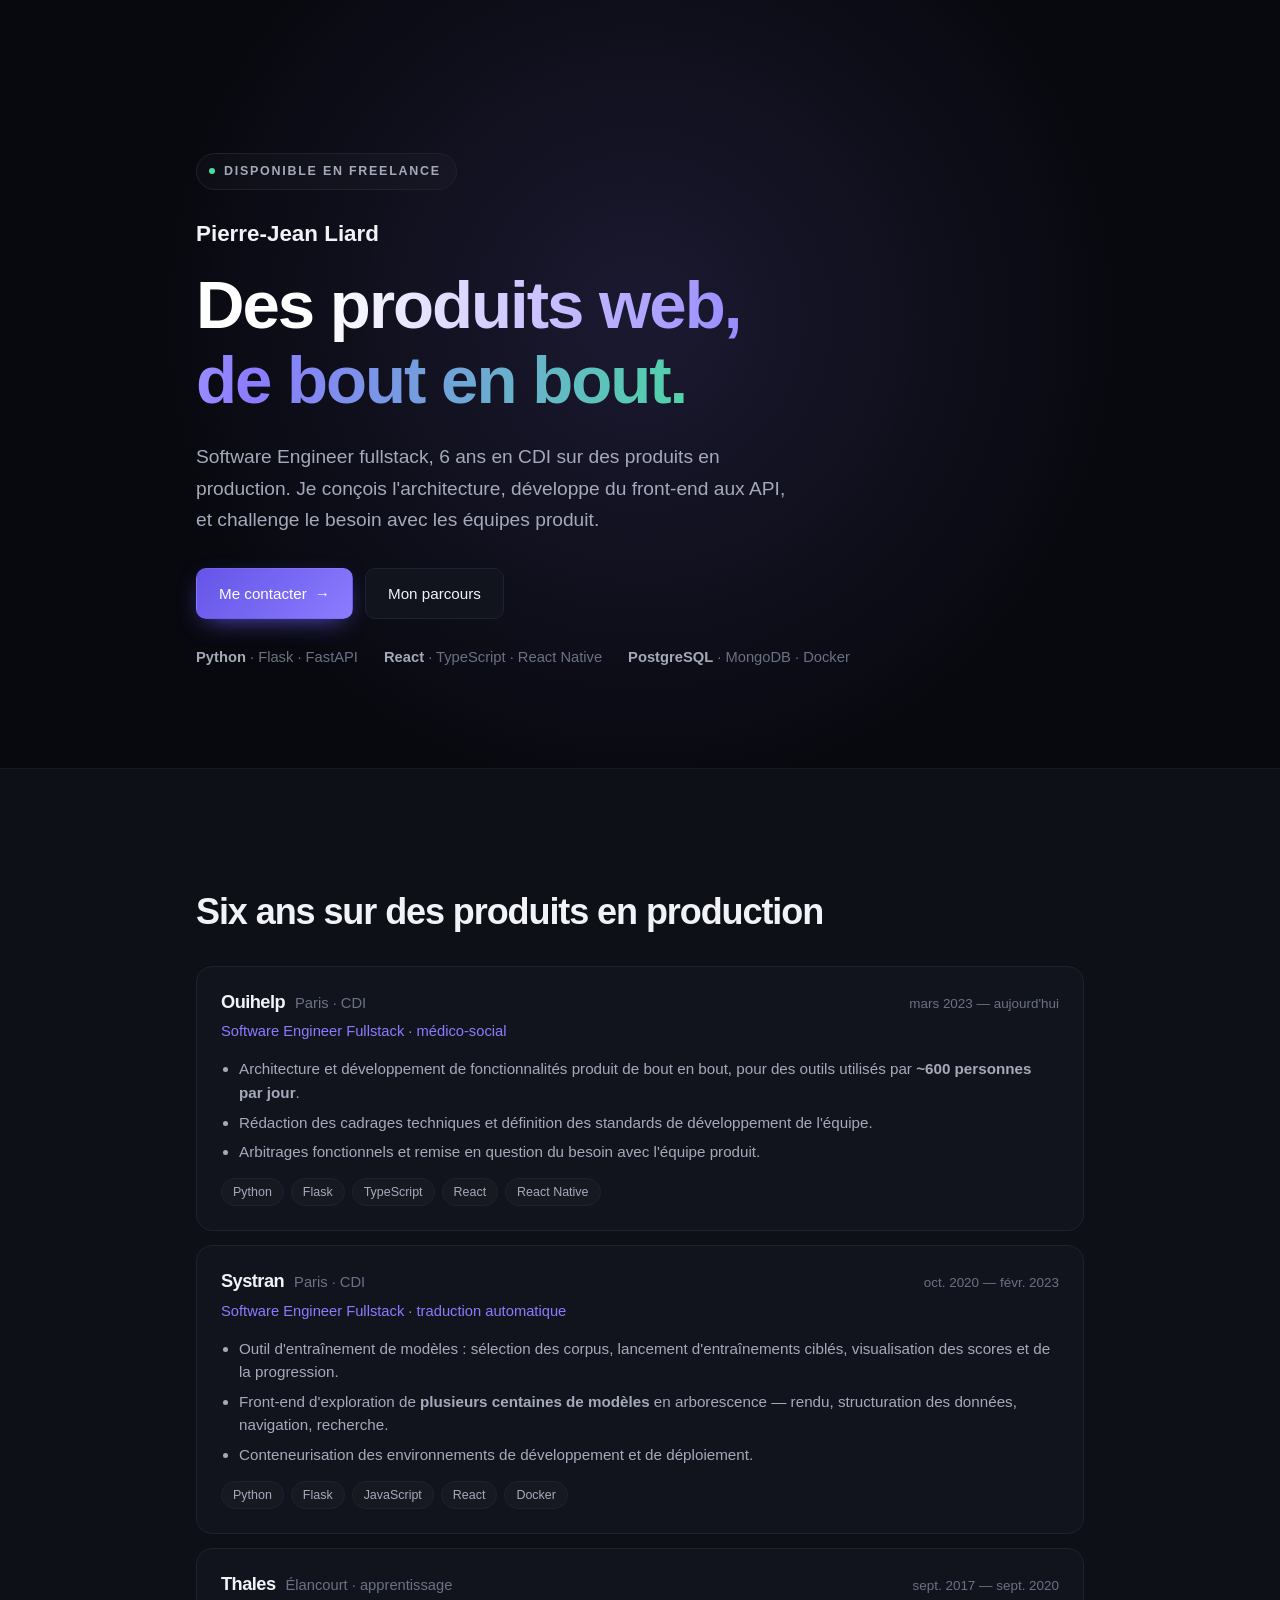
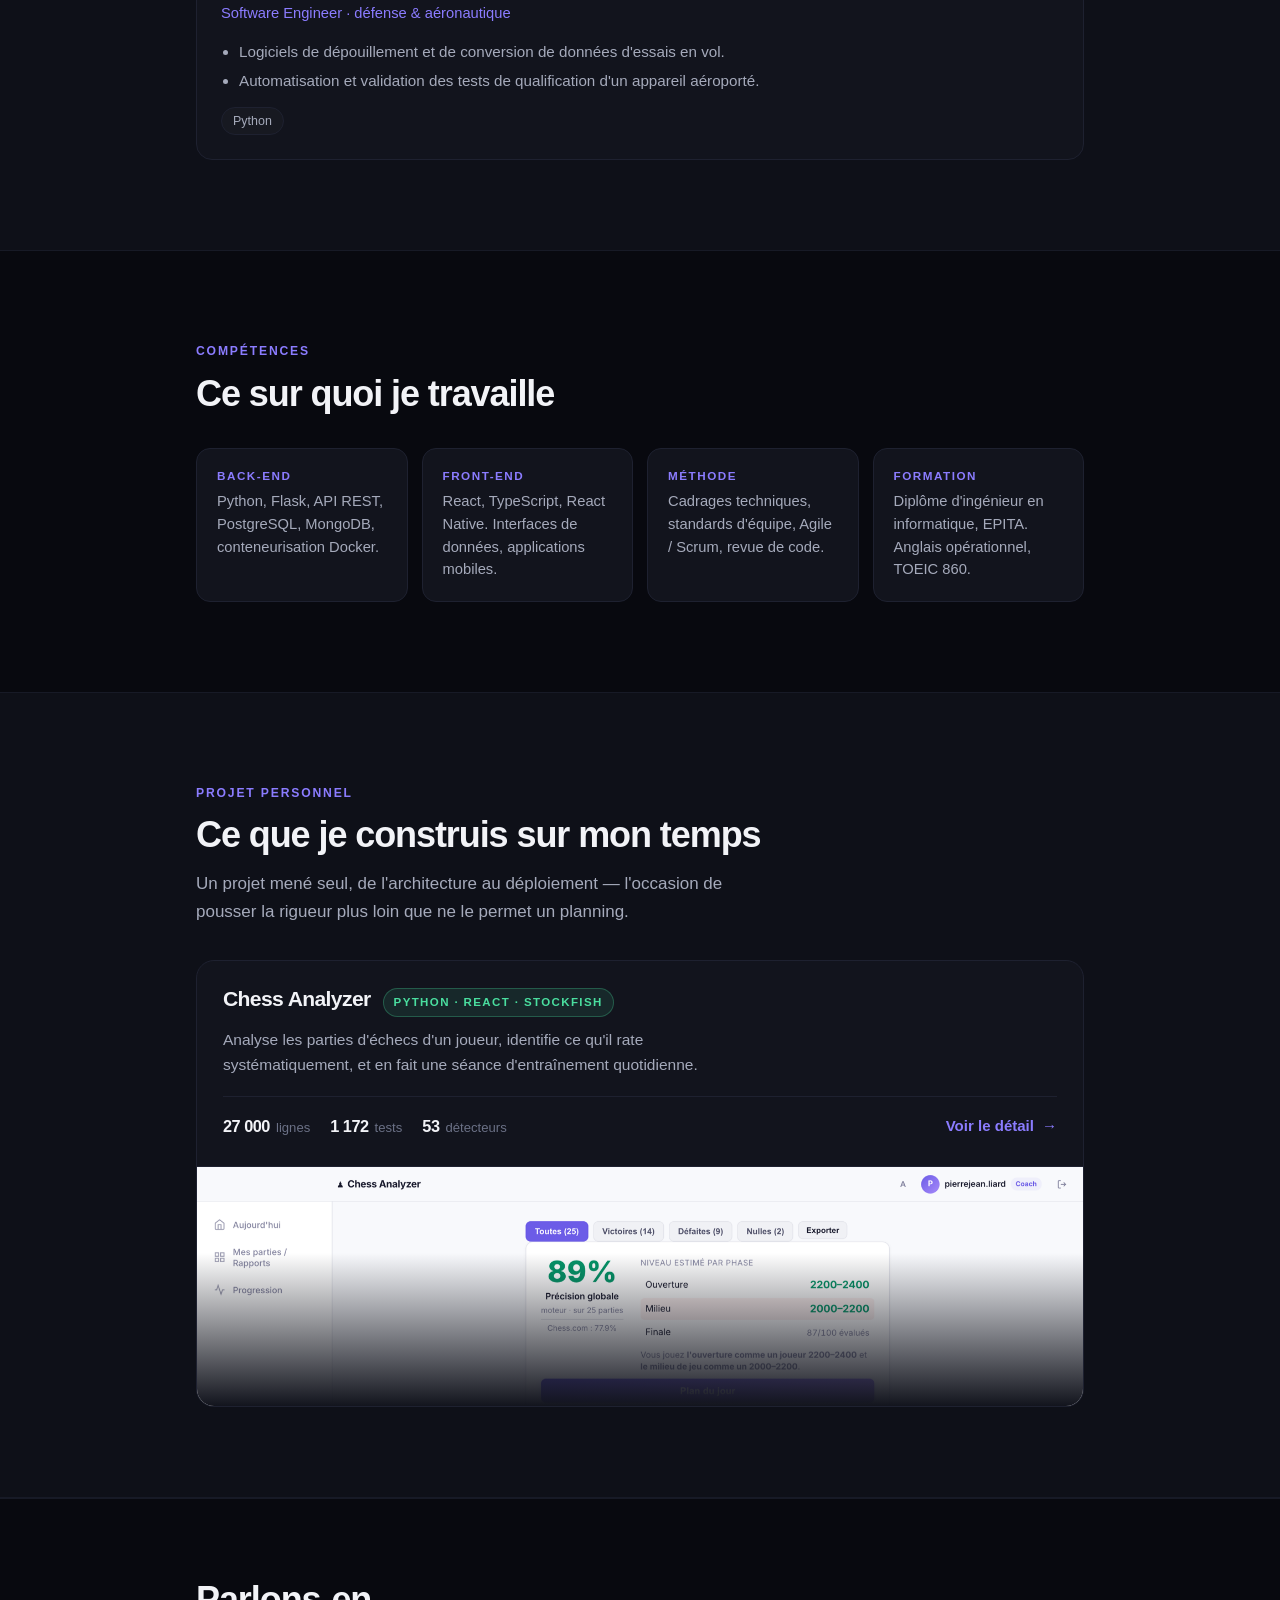
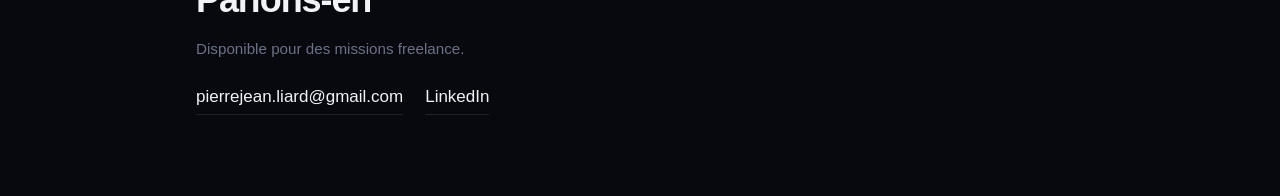
==== commit c60033e6: "L'accueil présente le profil, plus le projet La page d'accueil vendait Chess Analyzer ; un visiteur " ====
--- a/index.html
+++ b/index.html
@@ -3,74 +3,84 @@
 <head>
 <meta charset="utf-8">
 <meta name="viewport" content="width=device-width, initial-scale=1">
-<title>Pierre-Jean Liard — Développeur fullstack</title>
-<meta name="description" content="Développeur fullstack. Python, React, systèmes d'analyse. Projets et contact.">
+<title>Pierre-Jean Liard — Software Engineer fullstack</title>
+<meta name="description" content="Software Engineer fullstack, 6 ans d'expérience sur des produits web. Python, React, TypeScript. Disponible pour des missions freelance.">
 <meta name="theme-color" content="#08090f">
-<meta property="og:title" content="Pierre-Jean Liard — Développeur fullstack">
-<meta property="og:description" content="Python, React, systèmes d'analyse.">
+<meta property="og:title" content="Pierre-Jean Liard — Software Engineer fullstack">
+<meta property="og:description" content="6 ans sur des produits web, du front-end aux API. Disponible en freelance.">
 <meta property="og:type" content="website">
 <link rel="icon" href="data:image/svg+xml,<svg xmlns='http://www.w3.org/2000/svg' viewBox='0 0 100 100'><text y='.9em' font-size='90'>♟</text></svg>">
 <link rel="stylesheet" href="styles.css">
 <style>
-  /* ── Carte projet (page d'accueil uniquement) ── */
+  /* ── Parcours ── */
+  .roles { display: grid; gap: 14px; margin-top: 34px; }
+  .role {
+    background: var(--bg-card); border: 1px solid var(--line); border-radius: 16px; padding: 24px;
+    transition: transform 360ms var(--ease), border-color 360ms var(--ease);
+  }
+  .role:hover { transform: translateY(-3px); border-color: var(--accent-deep); }
+  .role-head { display: flex; align-items: baseline; gap: 10px; flex-wrap: wrap; margin-bottom: 4px; }
+  .role-head h3 { font-size: 1.14rem; font-weight: 680; margin: 0; }
+  .role-head .where { color: var(--ink-faint); font-size: .92rem; }
+  .role-head .when {
+    margin-left: auto; color: var(--ink-faint); font-size: .84rem;
+    font-variant-numeric: tabular-nums; white-space: nowrap;
+  }
+  .role .what { color: var(--accent); font-size: .92rem; font-weight: 500; margin: 0 0 14px; }
+  .role ul { margin: 0 0 14px; padding-left: 18px; }
+  .role li { color: var(--ink-soft); font-size: .95rem; line-height: 1.55; margin-bottom: 6px; }
+  .role li:last-child { margin-bottom: 0; }
+  .tags { display: flex; flex-wrap: wrap; gap: 7px; }
+  .tags span {
+    font-size: .78rem; font-weight: 500; color: var(--ink-soft);
+    border: 1px solid var(--line); background: rgba(255,255,255,.02);
+    border-radius: 100px; padding: 3px 11px;
+  }
+
+  /* ── Compétences ── */
+  .skills { display: grid; grid-template-columns: repeat(auto-fit, minmax(190px, 1fr)); gap: 14px; margin-top: 34px; }
+  .skills div {
+    background: var(--bg-card); border: 1px solid var(--line); border-radius: 14px; padding: 20px;
+    transition: border-color 340ms var(--ease), transform 340ms var(--ease);
+  }
+  .skills div:hover { border-color: var(--accent-deep); transform: translateY(-3px); }
+  .skills h3 { font-size: .73rem; text-transform: uppercase; letter-spacing: .13em; color: var(--accent); margin-bottom: 8px; }
+  .skills p { font-size: .92rem; color: var(--ink-soft); margin: 0; line-height: 1.55; }
+
+  /* ── Carte projet ── */
   .project {
-    display: block;
-    background: var(--bg-card); border: 1px solid var(--line); border-radius: 18px;
+    display: block; background: var(--bg-card); border: 1px solid var(--line); border-radius: 18px;
     overflow: hidden; color: inherit; margin-top: 34px;
-    transition: transform 420ms var(--ease), border-color 420ms var(--ease),
-                box-shadow 420ms var(--ease);
-  }
-  .project:hover {
-    transform: translateY(-5px); border-color: var(--accent-deep);
-    box-shadow: 0 34px 64px -38px rgba(0,0,0,.95);
-  }
-  .project-body { padding: 28px; }
+    transition: transform 420ms var(--ease), border-color 420ms var(--ease), box-shadow 420ms var(--ease);
+  }
+  .project:hover { transform: translateY(-5px); border-color: var(--accent-deep); box-shadow: 0 34px 64px -38px rgba(0,0,0,.95); }
+  .project-body { padding: 26px; }
   .project-top { display: flex; align-items: baseline; gap: 12px; flex-wrap: wrap; margin-bottom: 10px; }
-  .project-top h3 { font-size: 1.4rem; font-weight: 680; letter-spacing: -.03em; margin: 0; }
+  .project-top h3 { font-size: 1.32rem; font-weight: 680; letter-spacing: -.03em; margin: 0; }
   .tag {
     font-size: .72rem; font-weight: 600; text-transform: uppercase; letter-spacing: .12em;
     color: var(--mint); background: rgba(74,222,159,.1);
     border: 1px solid rgba(74,222,159,.28); border-radius: 100px; padding: 4px 10px;
   }
-  .project p { color: var(--ink-soft); margin: 0 0 18px; max-width: 58ch; font-size: .99rem; }
-  .project-figs {
-    display: flex; gap: 22px; flex-wrap: wrap; align-items: center;
-    padding-top: 18px; border-top: 1px solid var(--line);
-  }
-  .fig { display: flex; align-items: baseline; gap: 7px; }
-  .fig b {
-    font-size: 1.06rem; font-weight: 700; letter-spacing: -.03em;
-    font-variant-numeric: tabular-nums; color: var(--ink);
-  }
-  .fig span { font-size: .84rem; color: var(--ink-faint); }
-  .project-more {
-    margin-left: auto; display: inline-flex; align-items: center; gap: 8px;
-    color: var(--accent); font-weight: 600; font-size: .95rem;
-  }
+  .project p { color: var(--ink-soft); margin: 0 0 18px; max-width: 58ch; font-size: .97rem; }
+  .project-figs { display: flex; gap: 20px; flex-wrap: wrap; align-items: center; padding-top: 16px; border-top: 1px solid var(--line); }
+  .fig { display: flex; align-items: baseline; gap: 6px; }
+  .fig b { font-size: 1.02rem; font-weight: 700; letter-spacing: -.03em; font-variant-numeric: tabular-nums; color: var(--ink); }
+  .fig span { font-size: .82rem; color: var(--ink-faint); }
+  .project-more { margin-left: auto; display: inline-flex; align-items: center; gap: 8px; color: var(--accent); font-weight: 600; font-size: .94rem; }
   .project-more .arw { transition: transform 300ms var(--ease); }
   .project:hover .project-more .arw { transform: translateX(4px); }
-  .project-shot {
-    position: relative; border-top: 1px solid var(--line);
-    max-height: 260px; overflow: hidden;
-  }
+  .project-shot { position: relative; border-top: 1px solid var(--line); max-height: 240px; overflow: hidden; }
   .project-shot img { width: 100%; height: auto; display: block; }
-  .project-shot::after {
-    content: ""; position: absolute; inset: 0;
-    background: linear-gradient(180deg, transparent 38%, var(--bg-card));
-  }
-
-  .skills { display: grid; grid-template-columns: repeat(auto-fit, minmax(190px, 1fr)); gap: 14px; margin-top: 34px; }
-  .skills div {
-    background: var(--bg-card); border: 1px solid var(--line); border-radius: 14px; padding: 20px;
-    transition: border-color 340ms var(--ease), transform 340ms var(--ease);
-  }
-  .skills div:hover { border-color: var(--accent-deep); transform: translateY(-3px); }
-  .skills h3 { font-size: .73rem; text-transform: uppercase; letter-spacing: .13em; color: var(--accent); margin-bottom: 8px; }
-  .skills p { font-size: .9rem; color: var(--ink-soft); margin: 0; line-height: 1.55; }
+  .project-shot::after { content: ""; position: absolute; inset: 0; background: linear-gradient(180deg, transparent 36%, var(--bg-card)); }
+
+  .meta { display: flex; flex-wrap: wrap; gap: 10px 26px; margin-top: 26px; color: var(--ink-faint); font-size: .92rem; }
+  .meta b { color: var(--ink-soft); font-weight: 600; }
 
   @media (max-width: 620px) {
-    .project-body { padding: 22px; }
+    .role-head .when { margin-left: 0; width: 100%; }
     .project-more { margin-left: 0; }
+    .project-body, .role { padding: 20px; }
   }
 </style>
 </head>
@@ -80,24 +90,112 @@
 
 <header class="hero">
   <div class="wrap">
-    <span class="eyebrow rise"><span class="dot"></span>Développeur fullstack</span>
+    <span class="eyebrow rise"><span class="dot"></span>Disponible en freelance</span>
     <p class="name rise d1">Pierre-Jean Liard</p>
-    <h1 class="rise d1"><span class="grad">Des chiffres justes,<br>et le pourquoi.</span></h1>
+    <h1 class="rise d1"><span class="grad">Des produits web,<br>de bout en bout.</span></h1>
     <p class="lede rise d2">
-      Python, React, Stockfish. Je construis des systèmes dont les résultats
-      résistent à l'examen.
+      Software Engineer fullstack, 6 ans en CDI sur des produits en production.
+      Je conçois l'architecture, développe du front-end aux API, et challenge
+      le besoin avec les équipes produit.
     </p>
     <div class="links rise d3">
-      <a class="btn btn-primary" href="chess-analyzer/">Voir mon projet <span class="arw">→</span></a>
-      <a class="btn" href="mailto:pierrejean.liard@gmail.com">Me contacter</a>
+      <a class="btn btn-primary" href="mailto:pierrejean.liard@gmail.com">Me contacter <span class="arw">→</span></a>
+      <a class="btn" href="#parcours">Mon parcours</a>
+    </div>
+    <div class="meta rise d3">
+      <span><b>Python</b> · Flask · FastAPI</span>
+      <span><b>React</b> · TypeScript · React Native</span>
+      <span><b>PostgreSQL</b> · MongoDB · Docker</span>
     </div>
   </div>
 </header>
 
+<section class="lift" id="parcours">
+  <div class="wrap">
+    <p class="kicker rise">Parcours</p>
+    <h2 class="rise">Six ans sur des produits en production</h2>
+
+    <div class="roles">
+      <article class="role rise">
+        <div class="role-head">
+          <h3>Ouihelp</h3>
+          <span class="where">Paris · CDI</span>
+          <span class="when">mars 2023 — aujourd'hui</span>
+        </div>
+        <p class="what">Software Engineer Fullstack · médico-social</p>
+        <ul>
+          <li>Architecture et développement de fonctionnalités produit de bout en bout, pour des outils utilisés par <b>~600 personnes par jour</b>.</li>
+          <li>Rédaction des cadrages techniques et définition des standards de développement de l'équipe.</li>
+          <li>Arbitrages fonctionnels et remise en question du besoin avec l'équipe produit.</li>
+        </ul>
+        <div class="tags"><span>Python</span><span>Flask</span><span>TypeScript</span><span>React</span><span>React Native</span></div>
+      </article>
+
+      <article class="role rise">
+        <div class="role-head">
+          <h3>Systran</h3>
+          <span class="where">Paris · CDI</span>
+          <span class="when">oct. 2020 — févr. 2023</span>
+        </div>
+        <p class="what">Software Engineer Fullstack · traduction automatique</p>
+        <ul>
+          <li>Outil d'entraînement de modèles : sélection des corpus, lancement d'entraînements ciblés, visualisation des scores et de la progression.</li>
+          <li>Front-end d'exploration de <b>plusieurs centaines de modèles</b> en arborescence — rendu, structuration des données, navigation, recherche.</li>
+          <li>Conteneurisation des environnements de développement et de déploiement.</li>
+        </ul>
+        <div class="tags"><span>Python</span><span>Flask</span><span>JavaScript</span><span>React</span><span>Docker</span></div>
+      </article>
+
+      <article class="role rise">
+        <div class="role-head">
+          <h3>Thales</h3>
+          <span class="where">Élancourt · apprentissage</span>
+          <span class="when">sept. 2017 — sept. 2020</span>
+        </div>
+        <p class="what">Software Engineer · défense &amp; aéronautique</p>
+        <ul>
+          <li>Logiciels de dépouillement et de conversion de données d'essais en vol.</li>
+          <li>Automatisation et validation des tests de qualification d'un appareil aéroporté.</li>
+        </ul>
+        <div class="tags"><span>Python</span></div>
+      </article>
+    </div>
+  </div>
+</section>
+
+<section>
+  <div class="wrap">
+    <p class="kicker rise">Compétences</p>
+    <h2 class="rise">Ce sur quoi je travaille</h2>
+    <div class="skills">
+      <div class="rise">
+        <h3>Back-end</h3>
+        <p>Python, Flask, API REST, PostgreSQL, MongoDB, conteneurisation Docker.</p>
+      </div>
+      <div class="rise d1">
+        <h3>Front-end</h3>
+        <p>React, TypeScript, React Native. Interfaces de données, applications mobiles.</p>
+      </div>
+      <div class="rise d2">
+        <h3>Méthode</h3>
+        <p>Cadrages techniques, standards d'équipe, Agile / Scrum, revue de code.</p>
+      </div>
+      <div class="rise d3">
+        <h3>Formation</h3>
+        <p>Diplôme d'ingénieur en informatique, EPITA. Anglais opérationnel, TOEIC 860.</p>
+      </div>
+    </div>
+  </div>
+</section>
+
 <section class="lift">
   <div class="wrap">
-    <p class="kicker rise">Projet</p>
-    <h2 class="rise">Ce que je construis</h2>
+    <p class="kicker rise">Projet personnel</p>
+    <h2 class="rise">Ce que je construis sur mon temps</h2>
+    <p class="sub rise d1">
+      Un projet mené seul, de l'architecture au déploiement — l'occasion de pousser
+      la rigueur plus loin que ne le permet un planning.
+    </p>
 
     <a class="project rise d1" href="chess-analyzer/">
       <div class="project-body">
@@ -123,35 +221,10 @@
   </div>
 </section>
 
-<section>
-  <div class="wrap">
-    <p class="kicker rise">Compétences</p>
-    <h2 class="rise">Ce sur quoi je travaille</h2>
-    <div class="skills">
-      <div class="rise">
-        <h3>Backend</h3>
-        <p>Python, Flask, SQLAlchemy, PostgreSQL, Celery + Redis, JWT, Stripe.</p>
-      </div>
-      <div class="rise d1">
-        <h3>Frontend</h3>
-        <p>React, React Router, interfaces de données, composants interactifs.</p>
-      </div>
-      <div class="rise d2">
-        <h3>Données &amp; calcul</h3>
-        <p>Pipelines d'analyse, moteurs UCI, bases volumineuses, métriques calibrées.</p>
-      </div>
-      <div class="rise d3">
-        <h3>Qualité</h3>
-        <p>pytest, GitHub Actions, Docker, audits et documentation technique.</p>
-      </div>
-    </div>
-  </div>
-</section>
-
 <footer>
   <div class="wrap">
     <h2 class="rise" style="margin-bottom:16px">Parlons-en</h2>
-    <p class="rise d1">Disponible pour des missions freelance et des projets techniques.</p>
+    <p class="rise d1">Disponible pour des missions freelance.</p>
     <div class="foot-links rise d2">
       <a href="mailto:pierrejean.liard@gmail.com">pierrejean.liard@gmail.com</a>
       <a href="https://www.linkedin.com/in/pierre-jean-liard-203535136/" rel="noopener">LinkedIn</a>
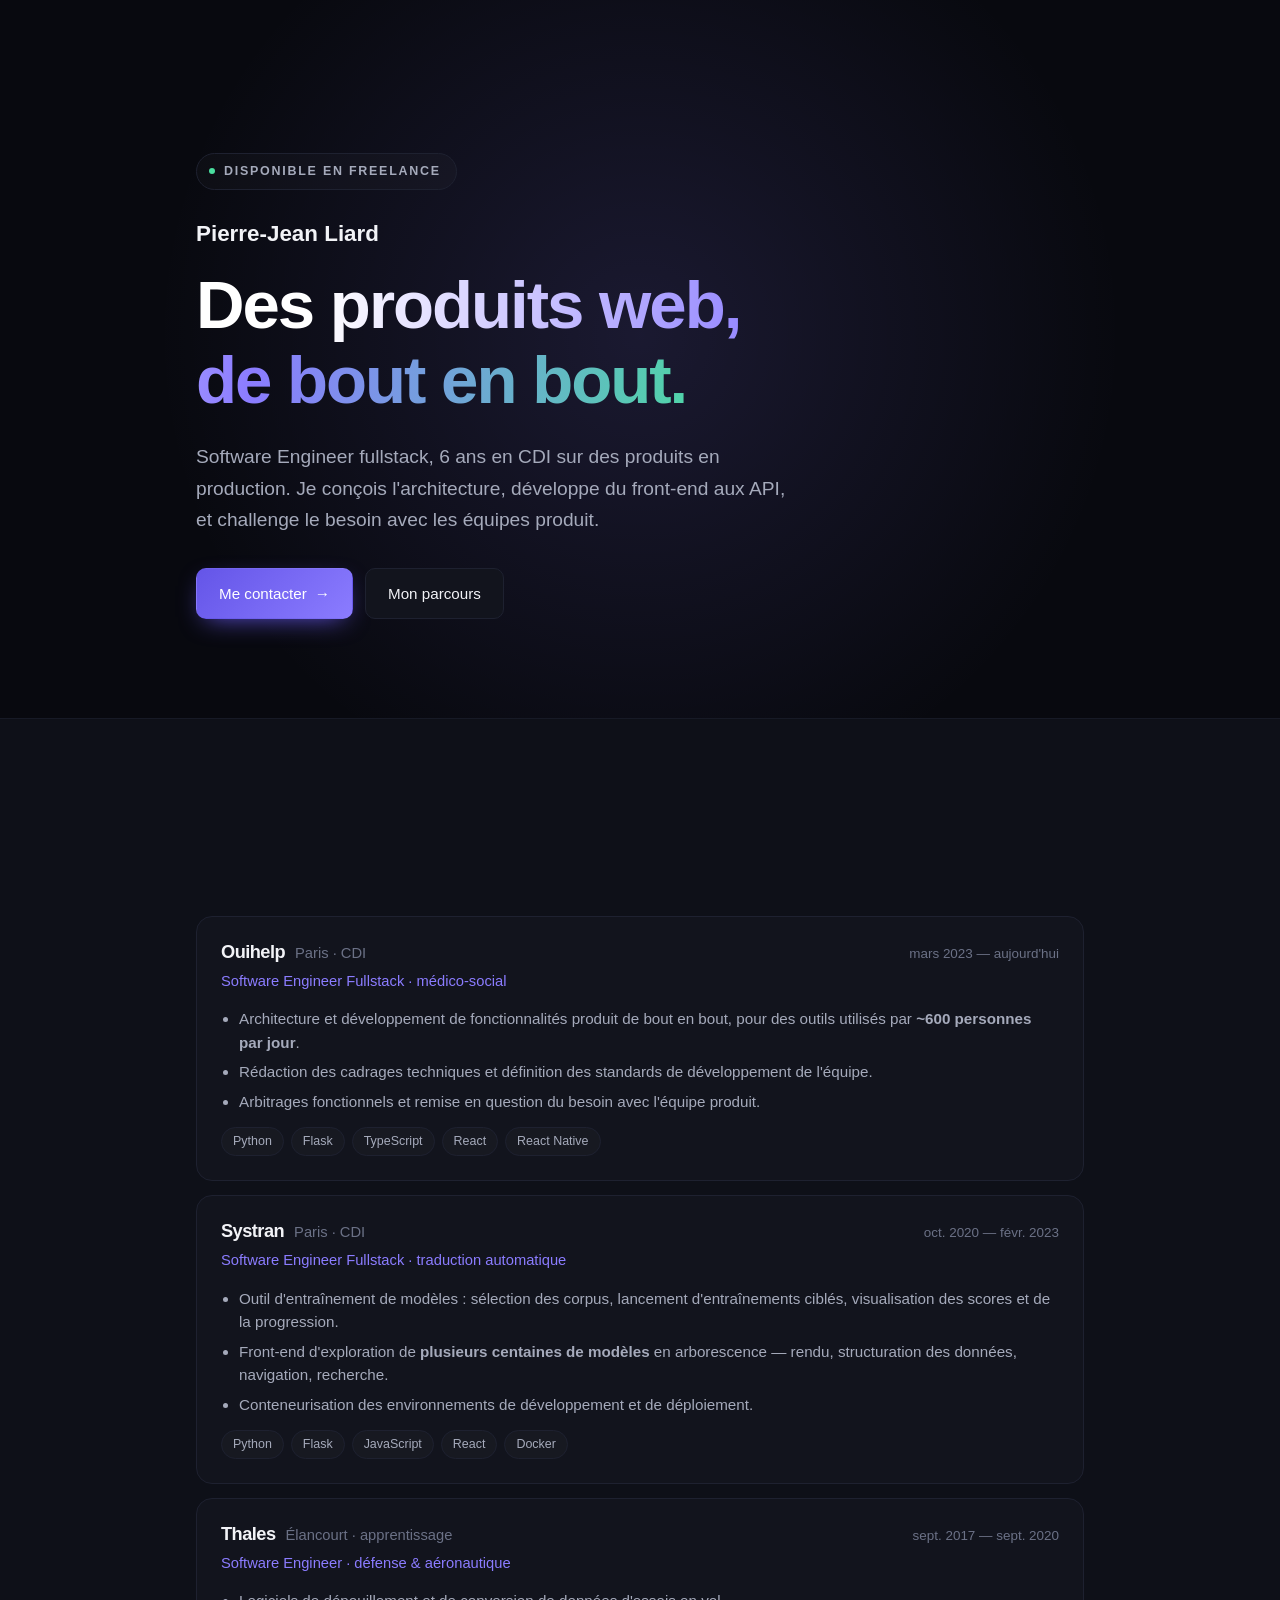
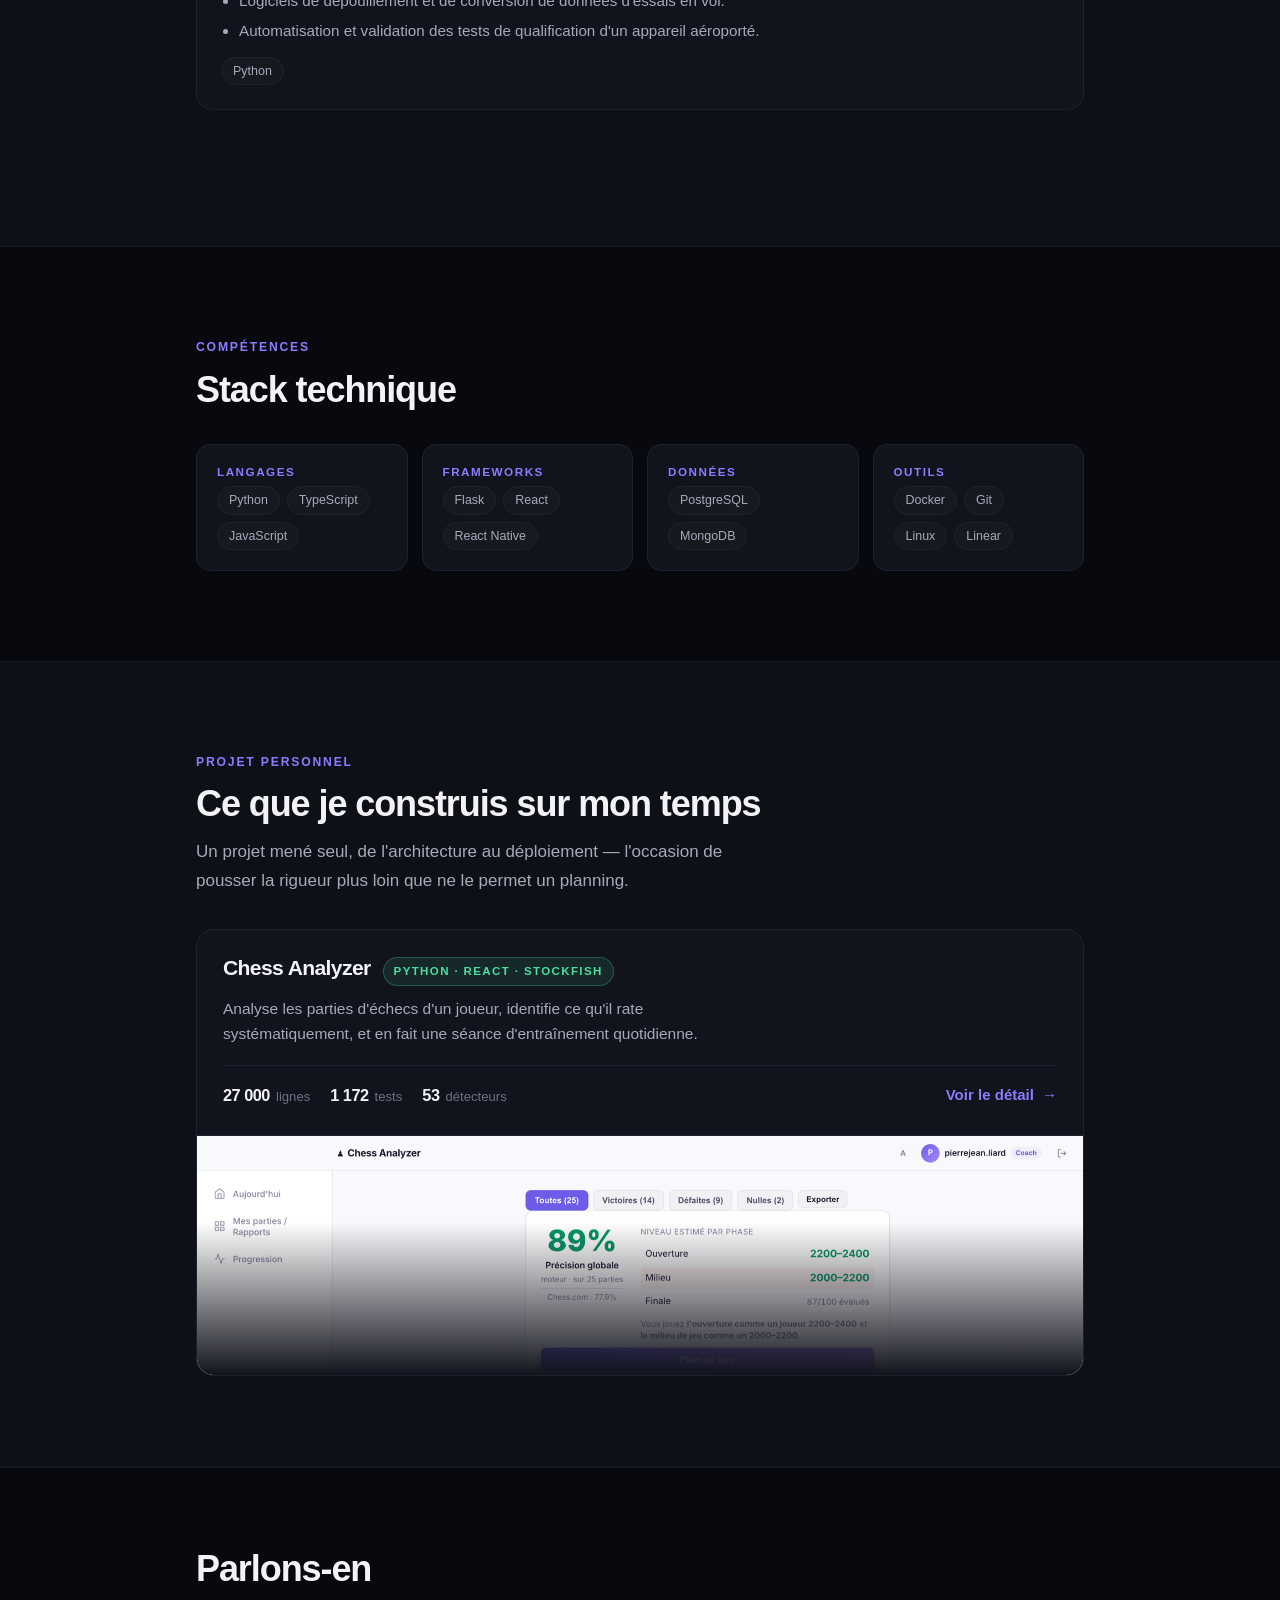
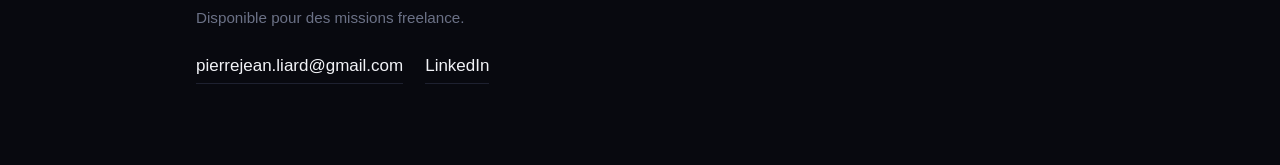
==== commit 8099871e: "Une seule nature de contenu par case dans la stack La section « Ce sur quoi je travaille » empilait " ====
--- a/index.html
+++ b/index.html
@@ -39,11 +39,11 @@
 
   /* ── Compétences ── */
   .skills { display: grid; grid-template-columns: repeat(auto-fit, minmax(190px, 1fr)); gap: 14px; margin-top: 34px; }
-  .skills div {
+  .skills > div {
     background: var(--bg-card); border: 1px solid var(--line); border-radius: 14px; padding: 20px;
     transition: border-color 340ms var(--ease), transform 340ms var(--ease);
   }
-  .skills div:hover { border-color: var(--accent-deep); transform: translateY(-3px); }
+  .skills > div:hover { border-color: var(--accent-deep); transform: translateY(-3px); }
   .skills h3 { font-size: .73rem; text-transform: uppercase; letter-spacing: .13em; color: var(--accent); margin-bottom: 8px; }
   .skills p { font-size: .92rem; color: var(--ink-soft); margin: 0; line-height: 1.55; }
 
@@ -74,6 +74,12 @@
   .project-shot img { width: 100%; height: auto; display: block; }
   .project-shot::after { content: ""; position: absolute; inset: 0; background: linear-gradient(180deg, transparent 36%, var(--bg-card)); }
 
+  .edu {
+    margin: 22px 0 0; color: var(--ink-faint); font-size: .92rem;
+  }
+  .edu b { color: var(--ink-soft); font-weight: 600; }
+  .skills .tags { margin-top: 2px; }
+
   .meta { display: flex; flex-wrap: wrap; gap: 10px 26px; margin-top: 26px; color: var(--ink-faint); font-size: .92rem; }
   .meta b { color: var(--ink-soft); font-weight: 600; }
 
@@ -102,11 +108,6 @@
       <a class="btn btn-primary" href="mailto:pierrejean.liard@gmail.com">Me contacter <span class="arw">→</span></a>
       <a class="btn" href="#parcours">Mon parcours</a>
     </div>
-    <div class="meta rise d3">
-      <span><b>Python</b> · Flask · FastAPI</span>
-      <span><b>React</b> · TypeScript · React Native</span>
-      <span><b>PostgreSQL</b> · MongoDB · Docker</span>
-    </div>
   </div>
 </header>
 
@@ -160,29 +161,34 @@
         <div class="tags"><span>Python</span></div>
       </article>
     </div>
+
+    <p class="edu rise">
+      <b>EPITA</b> — diplôme d'ingénieur en informatique, 2020.
+      Anglais opérationnel, TOEIC 860.
+    </p>
   </div>
 </section>
 
 <section>
   <div class="wrap">
     <p class="kicker rise">Compétences</p>
-    <h2 class="rise">Ce sur quoi je travaille</h2>
+    <h2 class="rise">Stack technique</h2>
     <div class="skills">
       <div class="rise">
-        <h3>Back-end</h3>
-        <p>Python, Flask, API REST, PostgreSQL, MongoDB, conteneurisation Docker.</p>
+        <h3>Langages</h3>
+        <div class="tags"><span>Python</span><span>TypeScript</span><span>JavaScript</span></div>
       </div>
       <div class="rise d1">
-        <h3>Front-end</h3>
-        <p>React, TypeScript, React Native. Interfaces de données, applications mobiles.</p>
+        <h3>Frameworks</h3>
+        <div class="tags"><span>Flask</span><span>React</span><span>React Native</span></div>
       </div>
       <div class="rise d2">
-        <h3>Méthode</h3>
-        <p>Cadrages techniques, standards d'équipe, Agile / Scrum, revue de code.</p>
+        <h3>Données</h3>
+        <div class="tags"><span>PostgreSQL</span><span>MongoDB</span></div>
       </div>
       <div class="rise d3">
-        <h3>Formation</h3>
-        <p>Diplôme d'ingénieur en informatique, EPITA. Anglais opérationnel, TOEIC 860.</p>
+        <h3>Outils</h3>
+        <div class="tags"><span>Docker</span><span>Git</span><span>Linux</span><span>Linear</span></div>
       </div>
     </div>
   </div>
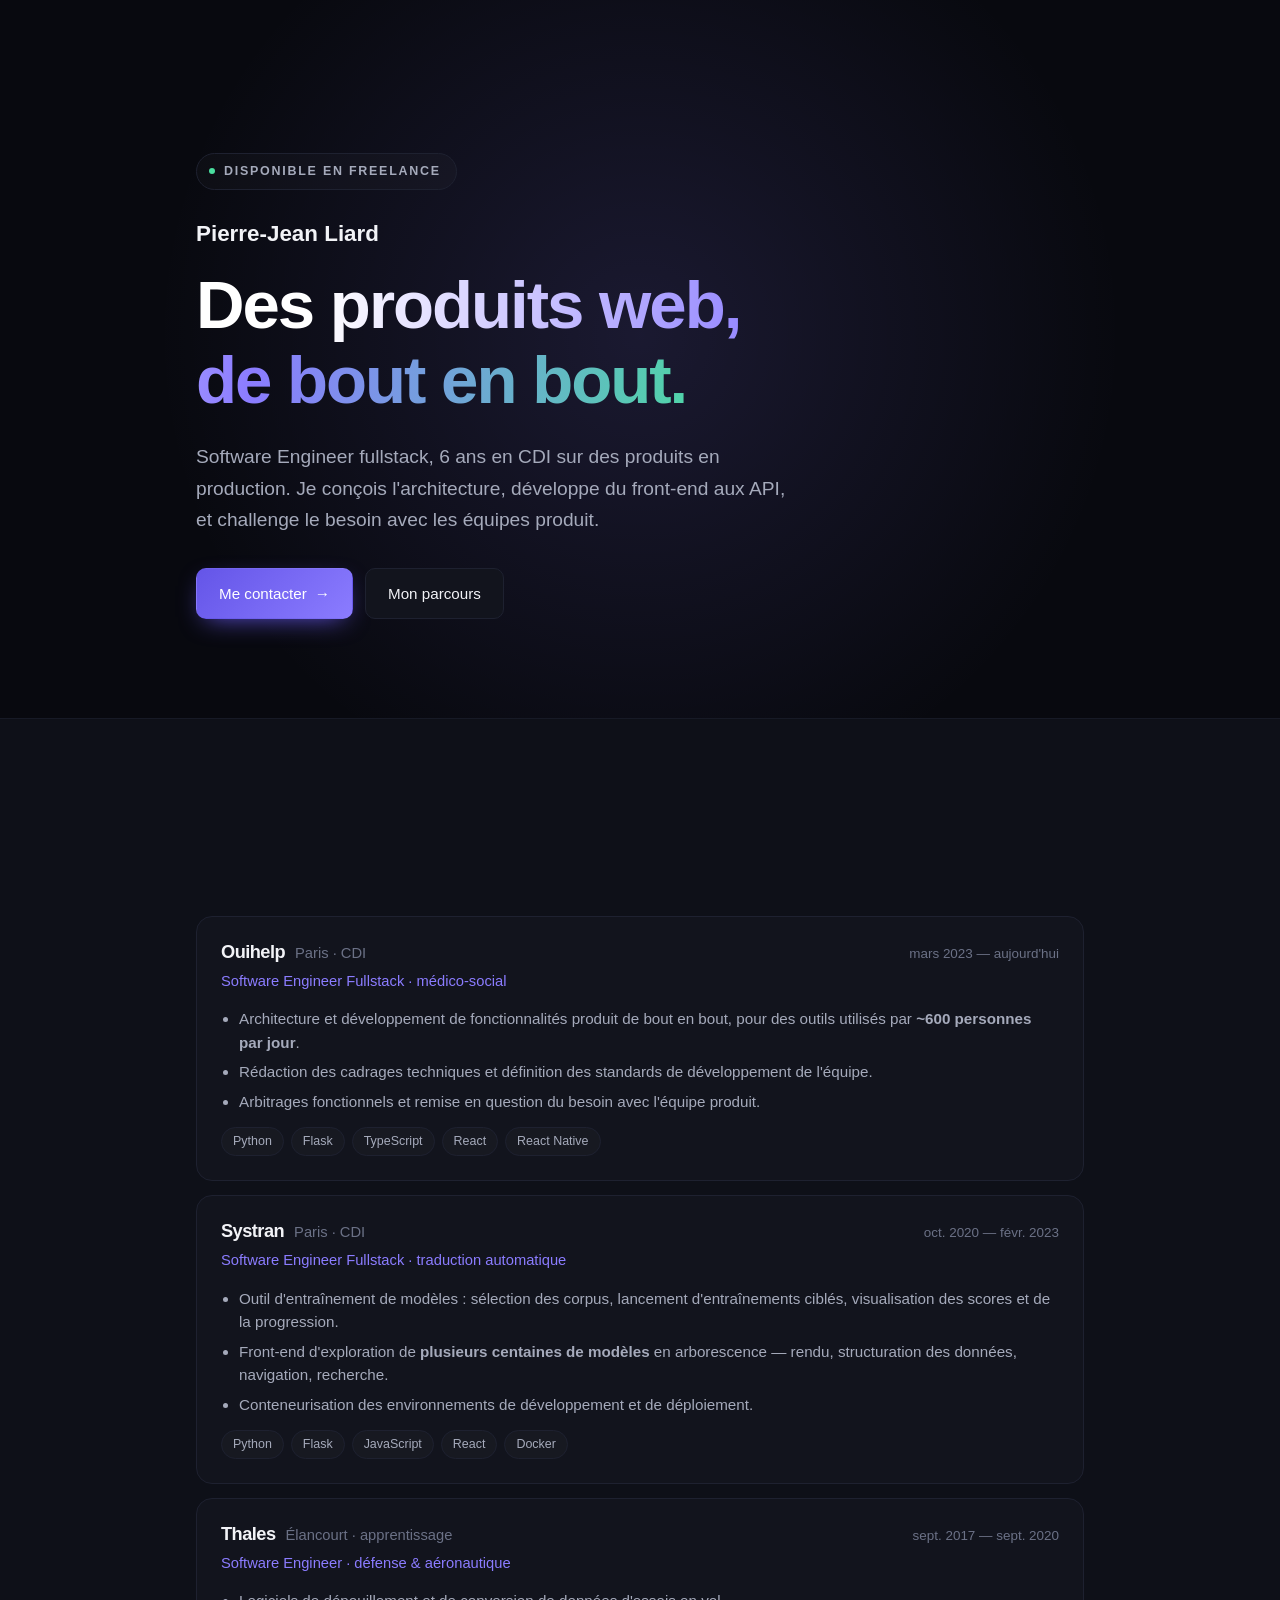
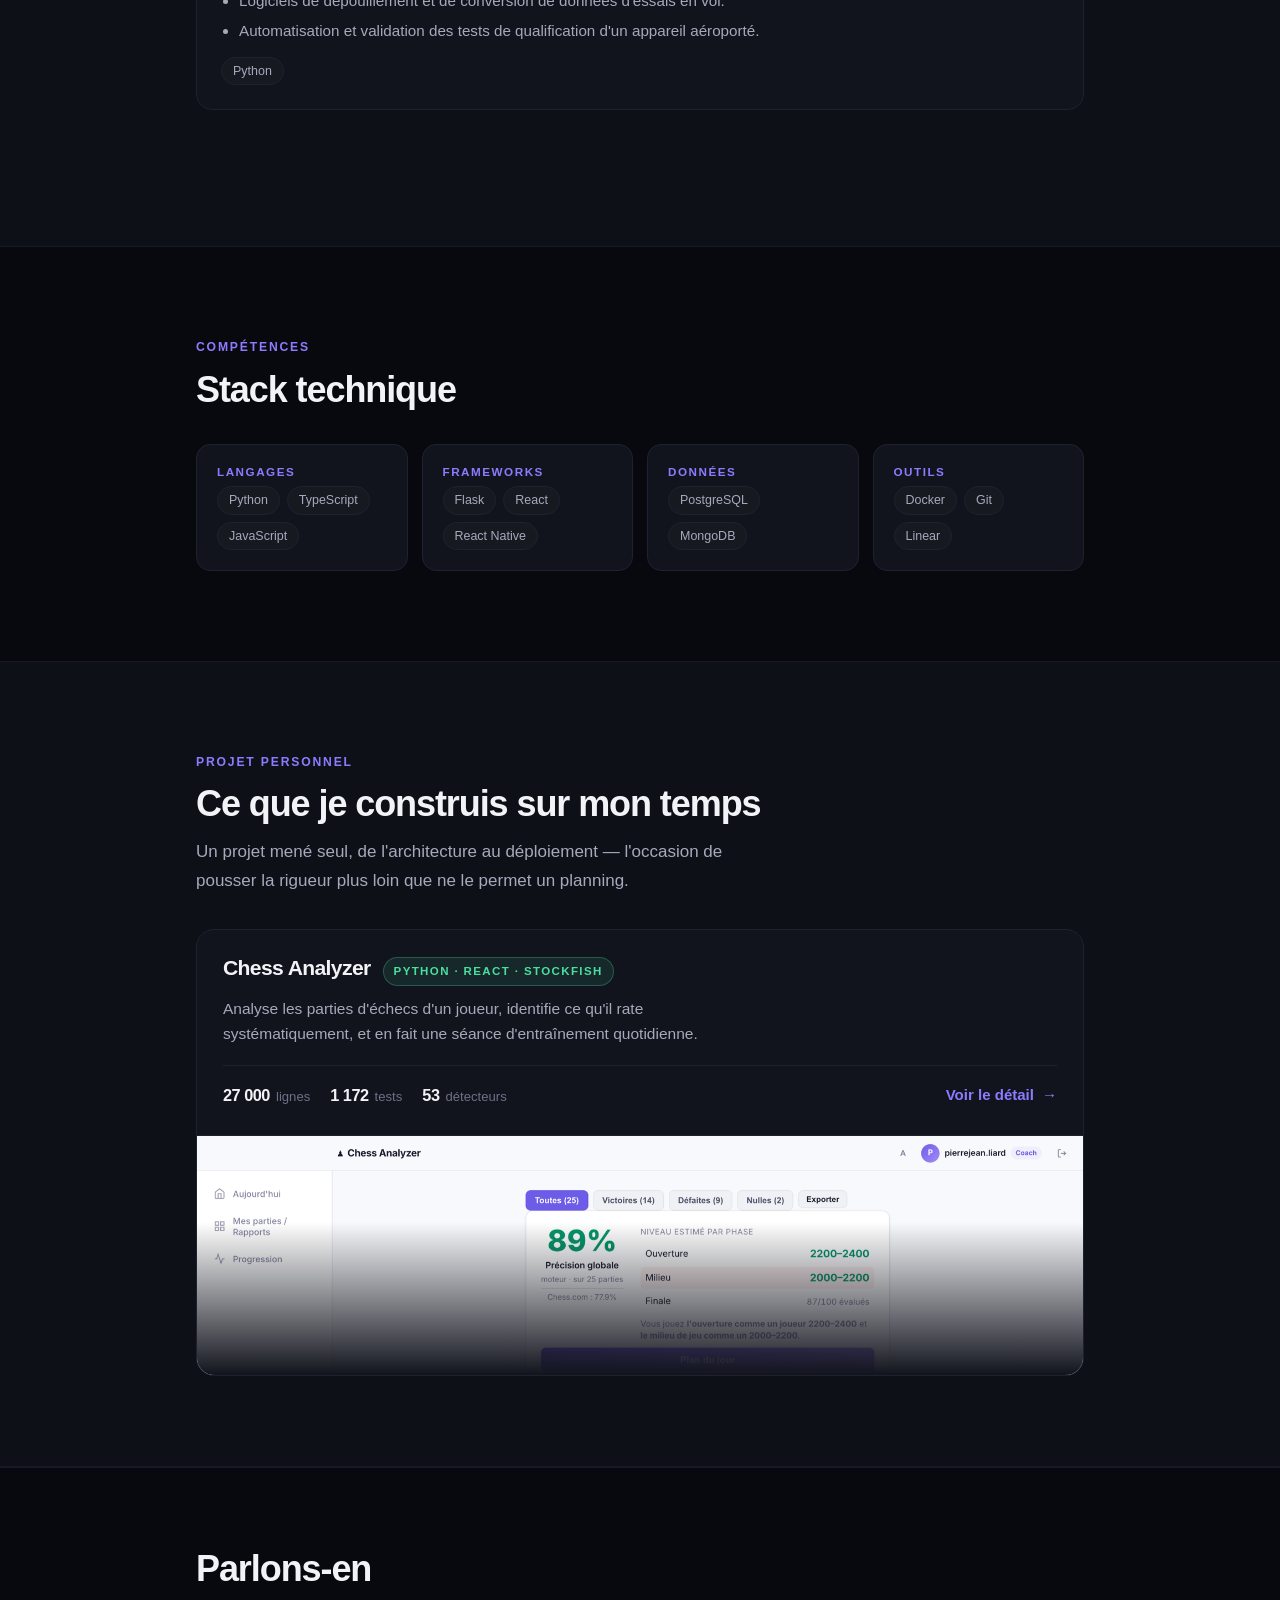
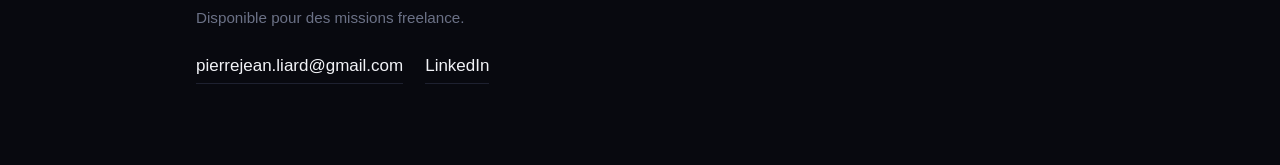
==== commit fa0a936f: "Retire Linux des outils Co-Authored-By: Claude Opus 5 (1M context) <noreply@anthropic.com>" ====
--- a/index.html
+++ b/index.html
@@ -188,7 +188,7 @@
       </div>
       <div class="rise d3">
         <h3>Outils</h3>
-        <div class="tags"><span>Docker</span><span>Git</span><span>Linux</span><span>Linear</span></div>
+        <div class="tags"><span>Docker</span><span>Git</span><span>Linear</span></div>
       </div>
     </div>
   </div>
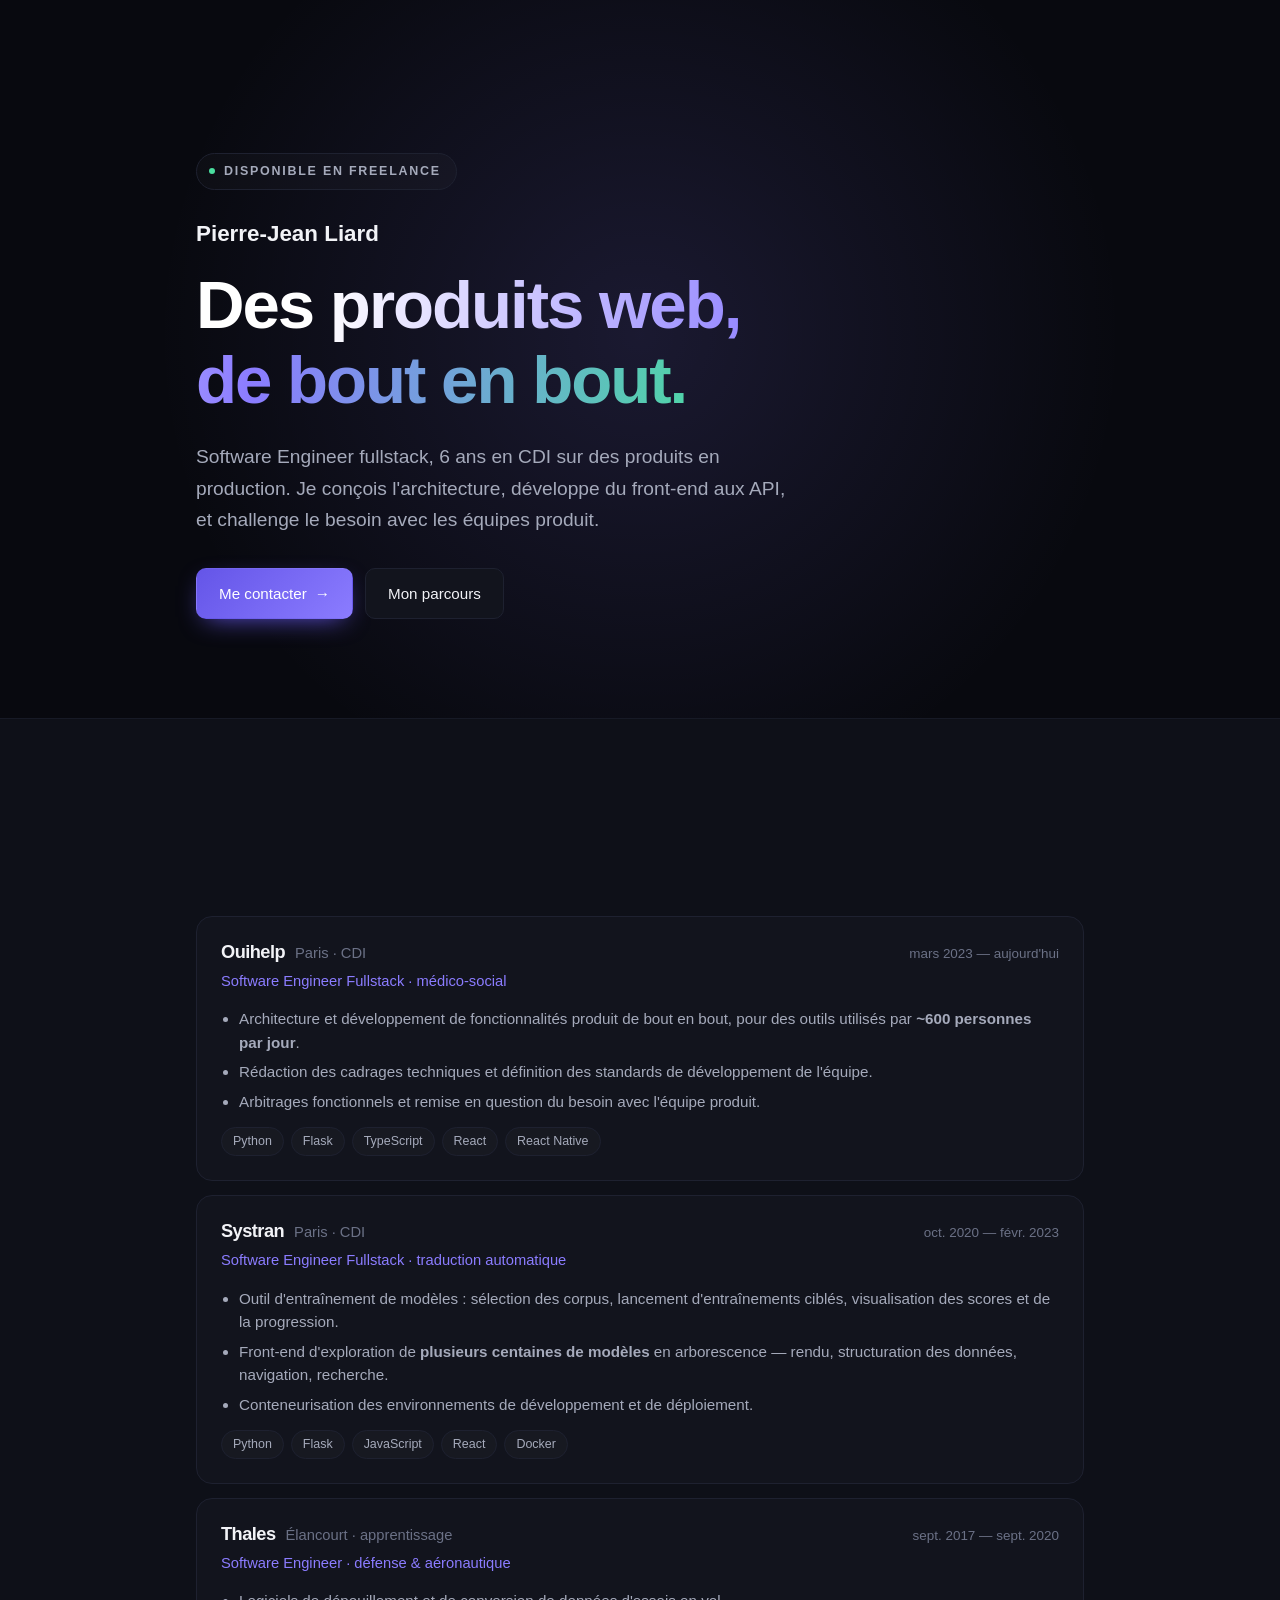
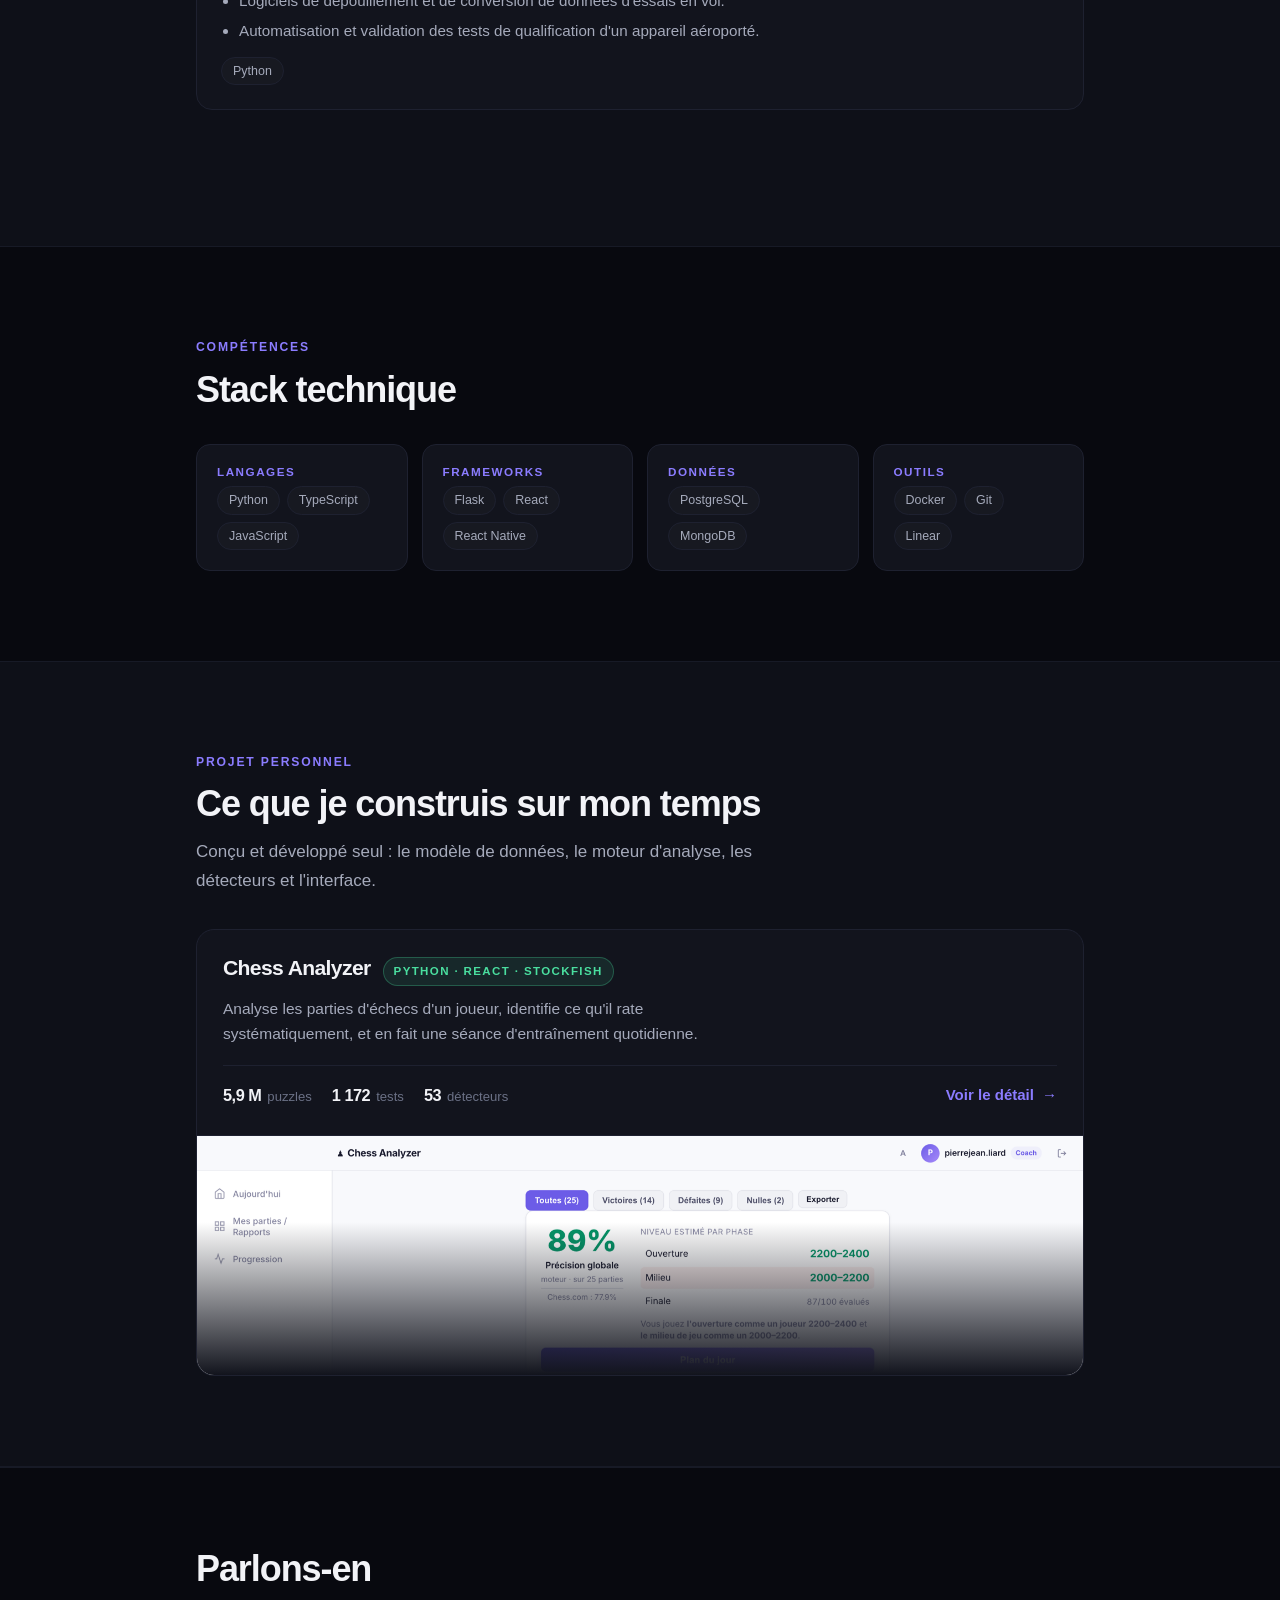
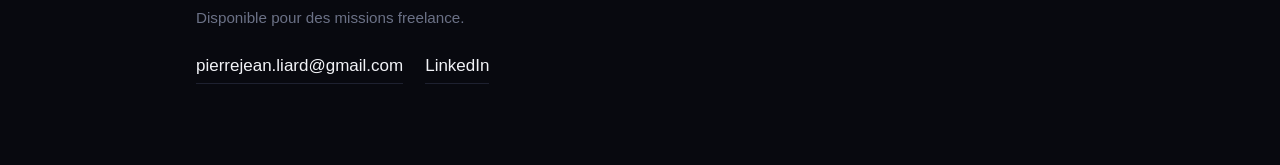
==== commit 9e849211: "Corrige la carte projet de l'accueil Le nombre de lignes y figurait encore, alors qu'il avait été re" ====
--- a/index.html
+++ b/index.html
@@ -199,8 +199,8 @@
     <p class="kicker rise">Projet personnel</p>
     <h2 class="rise">Ce que je construis sur mon temps</h2>
     <p class="sub rise d1">
-      Un projet mené seul, de l'architecture au déploiement — l'occasion de pousser
-      la rigueur plus loin que ne le permet un planning.
+      Conçu et développé seul : le modèle de données, le moteur d'analyse,
+      les détecteurs et l'interface.
     </p>
 
     <a class="project rise d1" href="chess-analyzer/">
@@ -214,7 +214,7 @@
           systématiquement, et en fait une séance d'entraînement quotidienne.
         </p>
         <div class="project-figs">
-          <span class="fig"><b>27 000</b><span>lignes</span></span>
+          <span class="fig"><b>5,9 M</b><span>puzzles</span></span>
           <span class="fig"><b>1 172</b><span>tests</span></span>
           <span class="fig"><b>53</b><span>détecteurs</span></span>
           <span class="project-more">Voir le détail <span class="arw">→</span></span>
--- a/styles.css
+++ b/styles.css
@@ -74,7 +74,7 @@
   .btn:hover .arw { transform: translateX(3px); }
 
   /* ── Sections ── */
-  section { padding: clamp(60px, 10vh, 100px) 0; }
+  section { padding: clamp(60px, 10vh, 100px) 0; scroll-margin-top: 72px; }
   .lift { background: var(--bg-lift); border-block: 1px solid var(--line-soft); }
   .kicker {
     font-size: .76rem; font-weight: 600; text-transform: uppercase; letter-spacing: .15em;
@@ -105,12 +105,12 @@
     background: var(--bg-card); border: 1px solid var(--line); border-radius: 16px;
     padding: 28px 24px; overflow-x: auto;
   }
-  .diagram svg { display: block; width: 100%; height: auto; min-width: 560px; }
+  .diagram svg { display: block; width: 100%; height: auto; min-width: 720px; }
   figcaption { font-size: .88rem; color: var(--ink-faint); margin-top: 14px; max-width: 62ch; line-height: 1.55; }
   figcaption b { color: var(--ink-soft); font-weight: 600; }
 
   /* tracé progressif des liaisons */
-  .draw { stroke-dasharray: var(--len, 300); stroke-dashoffset: var(--len, 300); }
+  .draw { stroke-dasharray: 1200; stroke-dashoffset: 1200; }
   .in .draw { animation: trace 900ms var(--ease) forwards; }
   .in .draw.s1 { animation-delay: 120ms; }
   .in .draw.s2 { animation-delay: 260ms; }
@@ -130,9 +130,9 @@
   .box { fill: #171a26; stroke: #2a2e42; }
   .box-accent { fill: rgba(100,85,232,.14); stroke: var(--accent-deep); }
   .box-mint { fill: rgba(74,222,159,.1); stroke: rgba(74,222,159,.5); }
-  .t { font: 600 12px -apple-system, BlinkMacSystemFont, "Segoe UI", Roboto, sans-serif; fill: #f2f3f7; }
-  .t-sm { font: 500 10.5px -apple-system, BlinkMacSystemFont, "Segoe UI", Roboto, sans-serif; fill: #6b7186; }
-  .t-metric { font: 700 11.5px -apple-system, BlinkMacSystemFont, "Segoe UI", Roboto, sans-serif; fill: #8b7cff; }
+  .t { font: 600 14px -apple-system, BlinkMacSystemFont, "Segoe UI", Roboto, sans-serif; fill: #f2f3f7; }
+  .t-sm { font: 500 12px -apple-system, BlinkMacSystemFont, "Segoe UI", Roboto, sans-serif; fill: #6b7186; }
+  .t-metric { font: 700 13px -apple-system, BlinkMacSystemFont, "Segoe UI", Roboto, sans-serif; fill: #8b7cff; }
   .t-mint { fill: #4ade9f; }
   .wire { stroke: #2a2e42; stroke-width: 1.6; fill: none; }
   .wire-accent { stroke: #6455e8; stroke-width: 1.8; fill: none; }
@@ -203,3 +203,27 @@
     .diagram { padding: 20px 14px; }
     .call { grid-template-columns: 1fr; gap: 6px; }
   }
+
+/* ── Barre de retour (pages projet) ── */
+.backbar {
+  position: sticky; top: 0; z-index: 50;
+  background: rgba(8, 9, 15, .82);
+  -webkit-backdrop-filter: saturate(160%) blur(12px);
+  backdrop-filter: saturate(160%) blur(12px);
+  border-bottom: 1px solid var(--line-soft);
+}
+.backbar .wrap { display: flex; align-items: center; height: 56px; }
+.back {
+  display: inline-flex; align-items: center; gap: 9px;
+  color: var(--ink-soft); font-size: .93rem; font-weight: 500;
+  transition: color 240ms var(--ease);
+}
+.back:hover { color: var(--ink); }
+.back .arw { transition: transform 240ms var(--ease); display: inline-block; }
+.back:hover .arw { transform: translateX(-3px); }
+
+/* ── En-tête de page projet ── */
+.project-hero { padding: clamp(52px, 8vh, 84px) 0 0; }
+.project-hero h1 {
+  font-size: clamp(2.1rem, 5.4vw, 3.1rem); font-weight: 700; margin-bottom: 16px;
+}
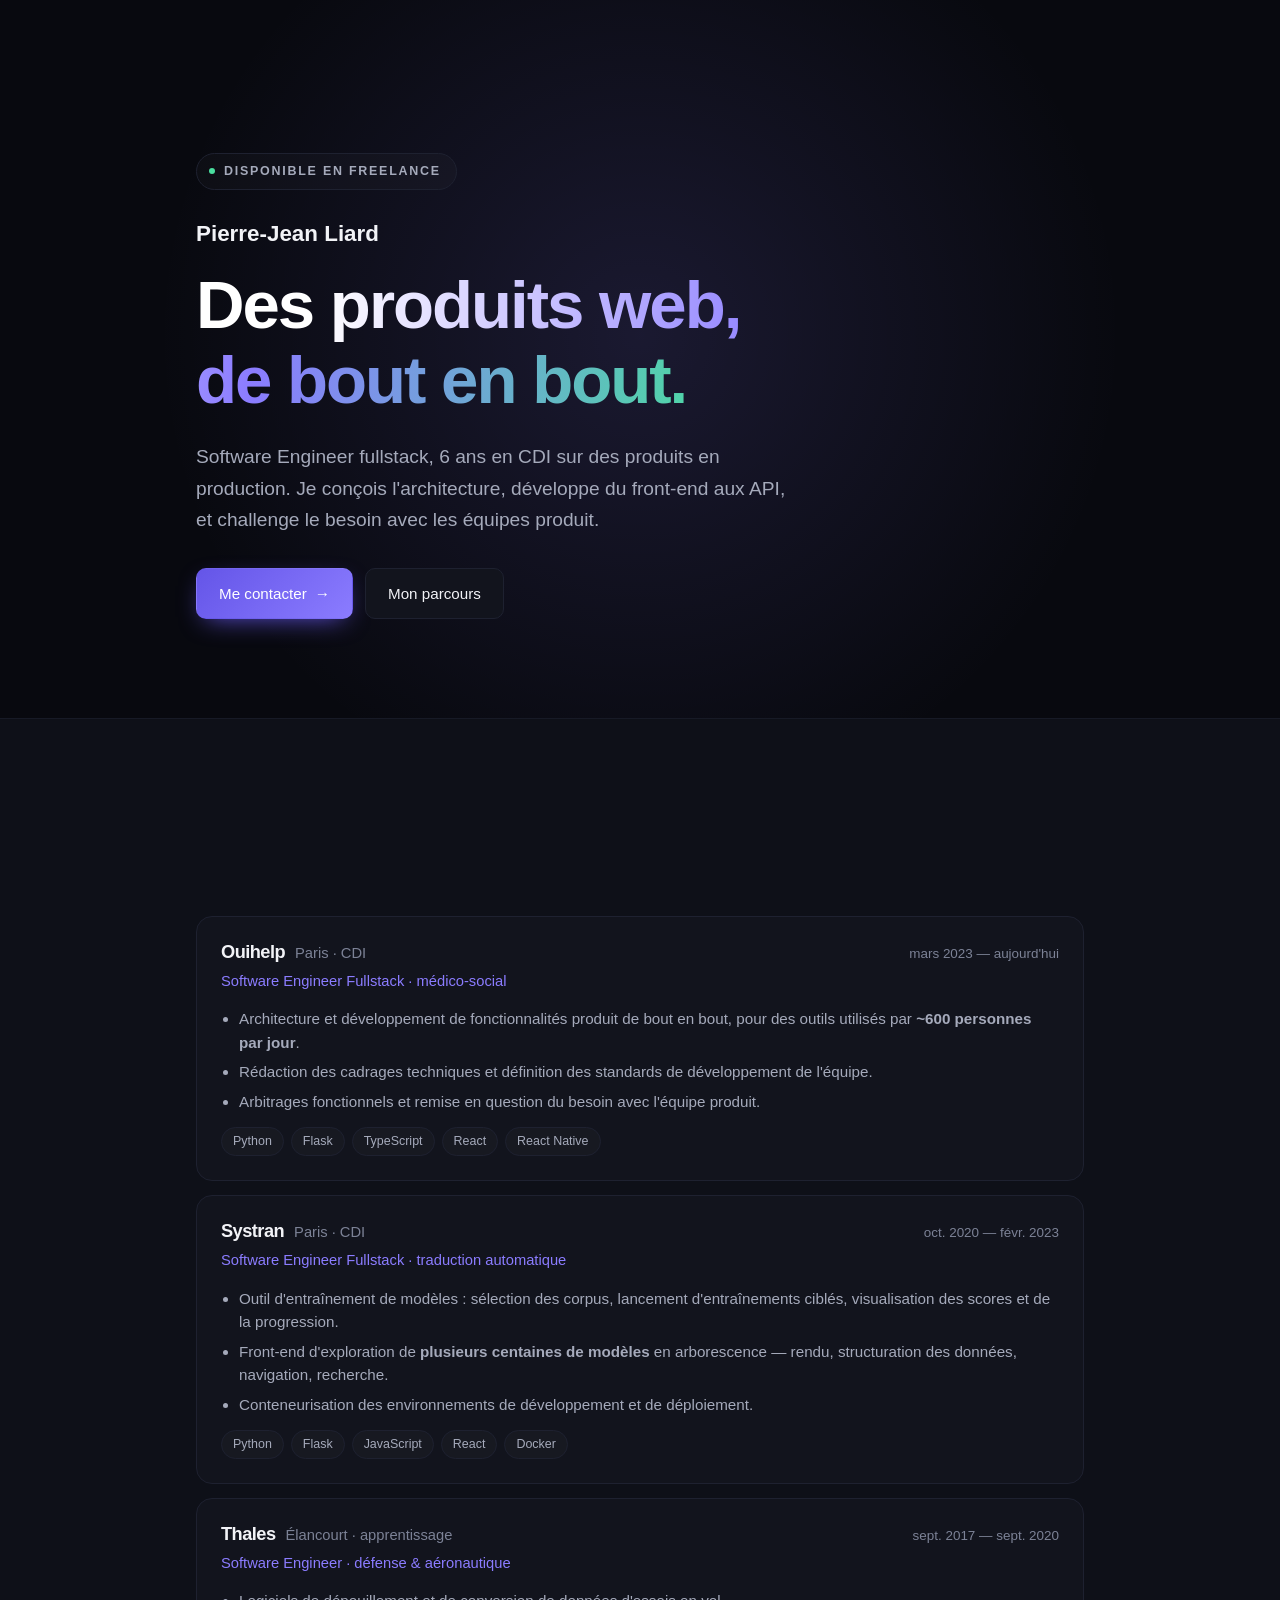
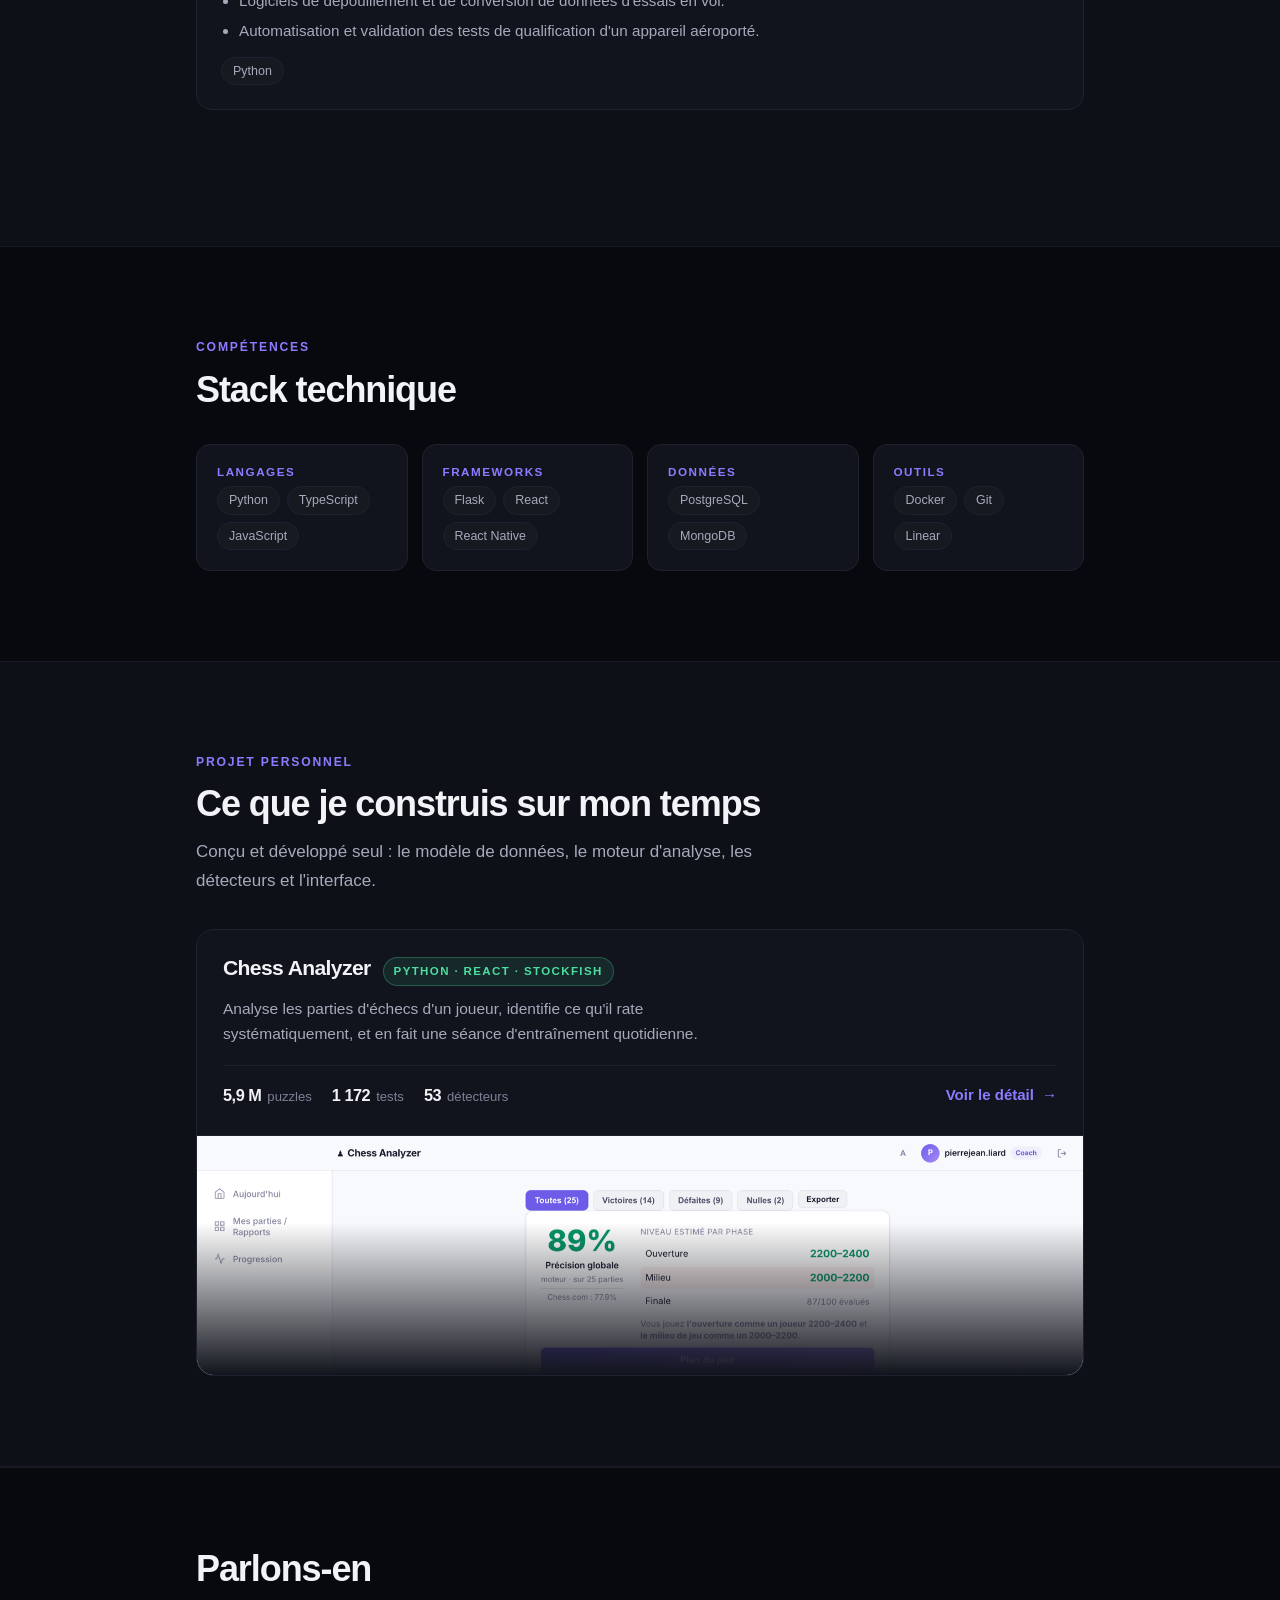
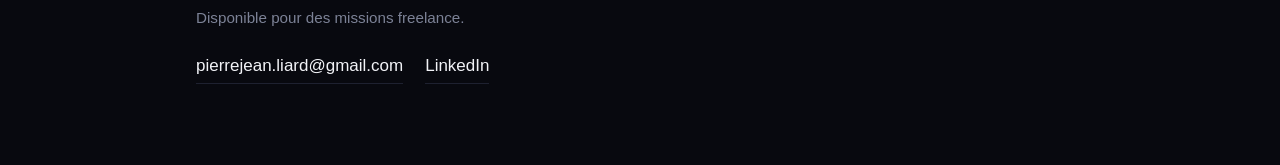
==== commit 015d13e2: "Aperçu de partage et contrastes conformes Partagé sur LinkedIn, Slack ou par message, le lien n'affi" ====
--- a/index.html
+++ b/index.html
@@ -9,6 +9,11 @@
 <meta property="og:title" content="Pierre-Jean Liard — Software Engineer fullstack">
 <meta property="og:description" content="6 ans sur des produits web, du front-end aux API. Disponible en freelance.">
 <meta property="og:type" content="website">
+<meta property="og:url" content="https://pjliard.github.io/">
+<meta property="og:image" content="https://pjliard.github.io/assets/share.png">
+<meta property="og:image:width" content="1200">
+<meta property="og:image:height" content="630">
+<meta name="twitter:card" content="summary_large_image">
 <link rel="icon" href="data:image/svg+xml,<svg xmlns='http://www.w3.org/2000/svg' viewBox='0 0 100 100'><text y='.9em' font-size='90'>♟</text></svg>">
 <link rel="stylesheet" href="styles.css">
 <style>
--- a/styles.css
+++ b/styles.css
@@ -1,7 +1,7 @@
 :root {
     --bg: #08090f;  --bg-lift: #0e1018;  --bg-card: #12141d;
     --line: #1e2130;  --line-soft: #171a26;
-    --ink: #f2f3f7;  --ink-soft: #a5aabb;  --ink-faint: #6b7186;
+    --ink: #f2f3f7;  --ink-soft: #a5aabb;  --ink-faint: #7c8296;
     --accent: #8b7cff;  --accent-deep: #6455e8;  --mint: #4ade9f;
     --max: 940px;
     --ease: cubic-bezier(0.22, 1, 0.36, 1);
@@ -131,7 +131,7 @@
   .box-accent { fill: rgba(100,85,232,.14); stroke: var(--accent-deep); }
   .box-mint { fill: rgba(74,222,159,.1); stroke: rgba(74,222,159,.5); }
   .t { font: 600 14px -apple-system, BlinkMacSystemFont, "Segoe UI", Roboto, sans-serif; fill: #f2f3f7; }
-  .t-sm { font: 500 12px -apple-system, BlinkMacSystemFont, "Segoe UI", Roboto, sans-serif; fill: #6b7186; }
+  .t-sm { font: 500 12px -apple-system, BlinkMacSystemFont, "Segoe UI", Roboto, sans-serif; fill: #7c8296; }
   .t-metric { font: 700 13px -apple-system, BlinkMacSystemFont, "Segoe UI", Roboto, sans-serif; fill: #8b7cff; }
   .t-mint { fill: #4ade9f; }
   .wire { stroke: #2a2e42; stroke-width: 1.6; fill: none; }
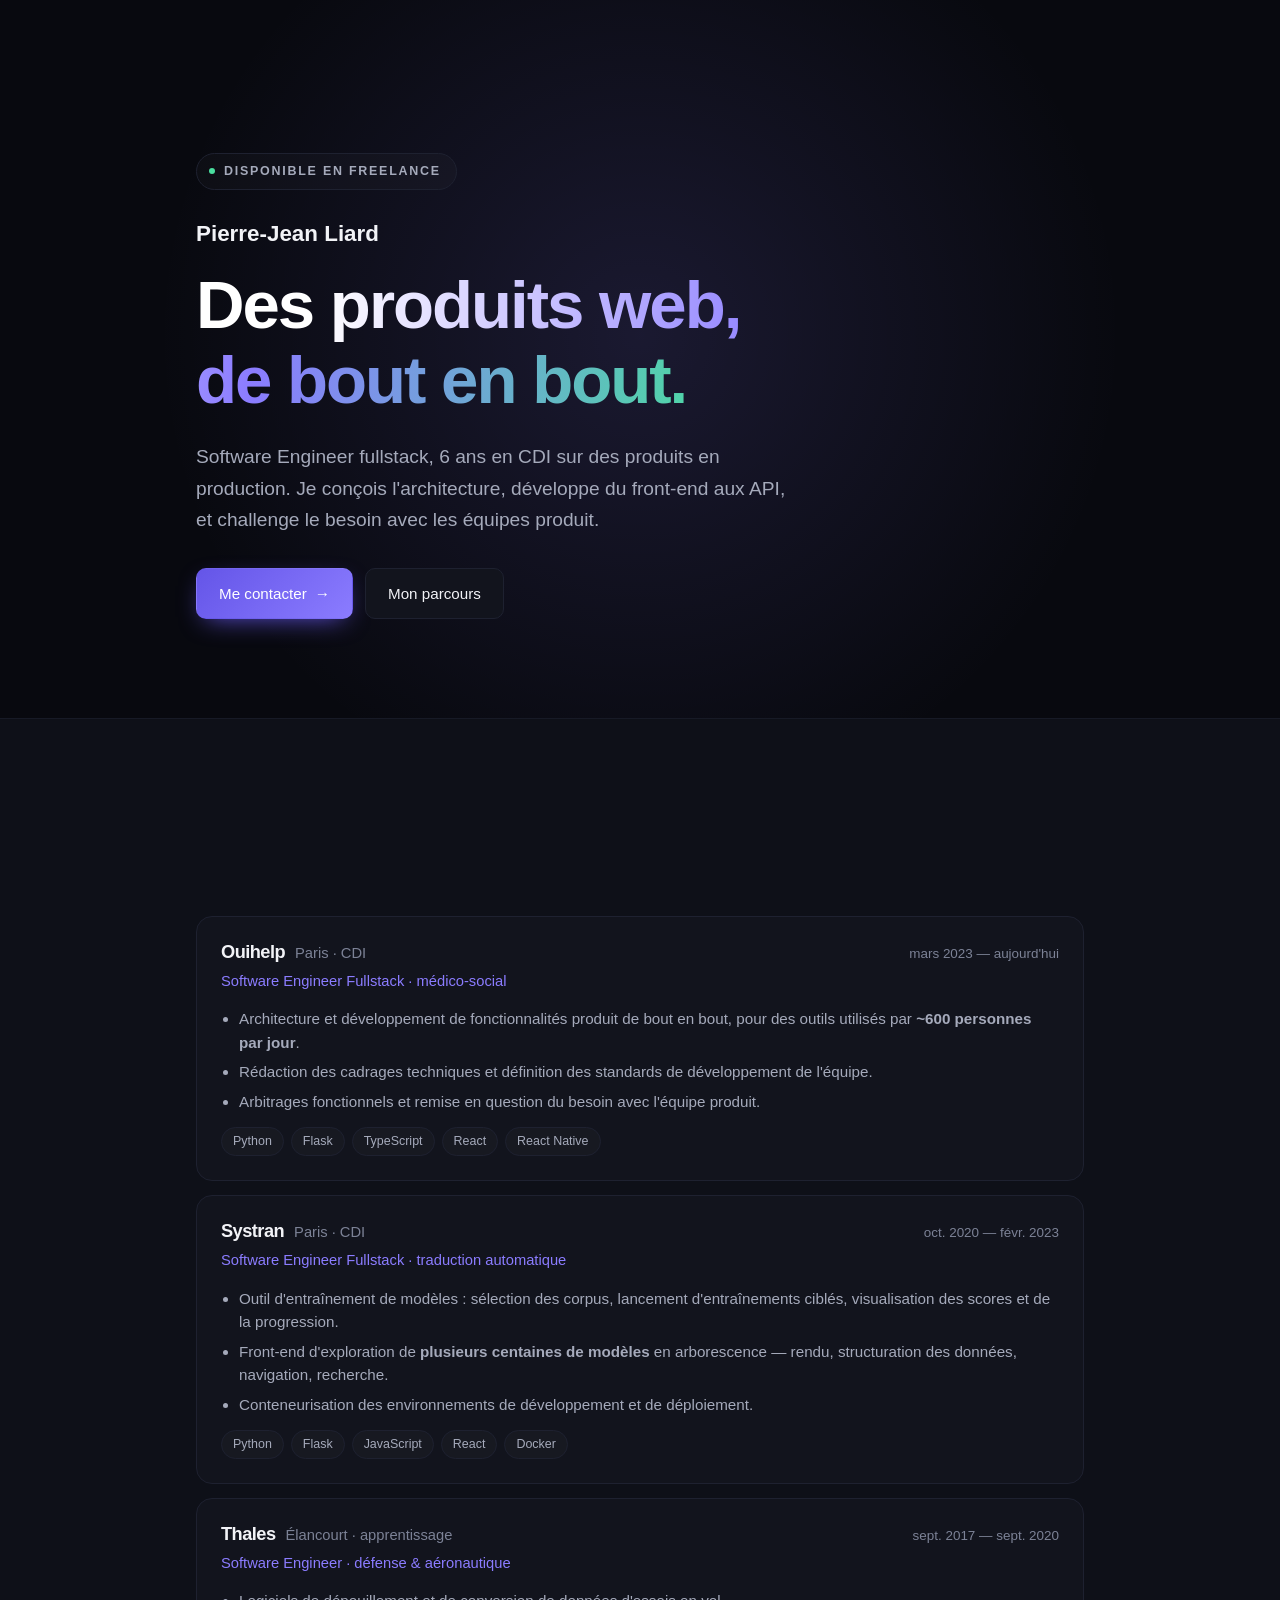
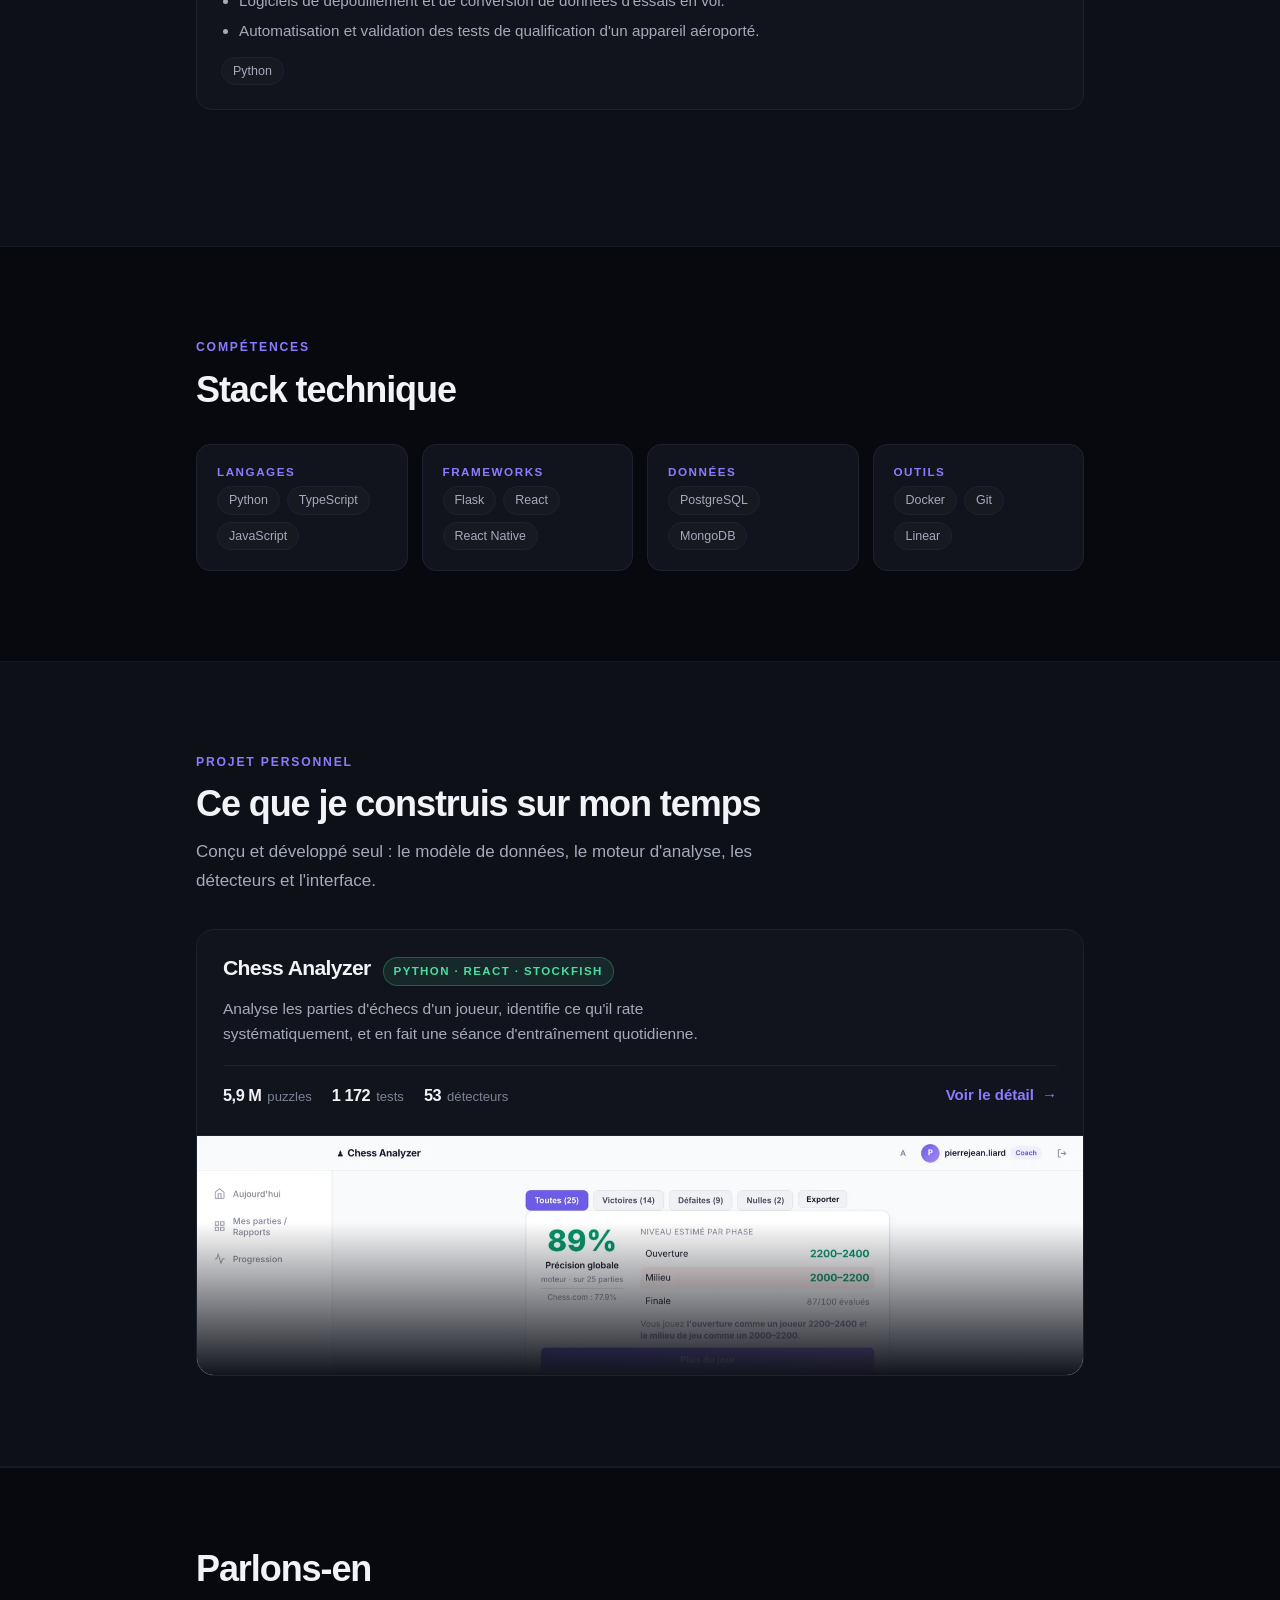
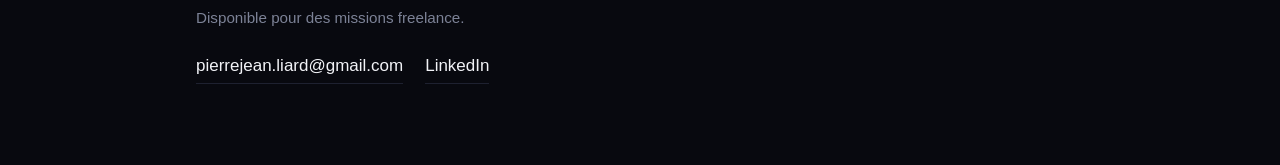
==== commit 9f33b8f2: "Captures en WebP et page 404 Les quatre captures pesaient 814 Ko à elles seules, sur des pages qui n" ====
--- a/index.html
+++ b/index.html
@@ -76,7 +76,7 @@
   .project-more .arw { transition: transform 300ms var(--ease); }
   .project:hover .project-more .arw { transform: translateX(4px); }
   .project-shot { position: relative; border-top: 1px solid var(--line); max-height: 240px; overflow: hidden; }
-  .project-shot img { width: 100%; height: auto; display: block; }
+  .project-shot picture, .project-shot img { display: block; width: 100%; height: auto; }
   .project-shot::after { content: ""; position: absolute; inset: 0; background: linear-gradient(180deg, transparent 36%, var(--bg-card)); }
 
   .edu {
@@ -226,7 +226,7 @@
         </div>
       </div>
       <div class="project-shot">
-        <img src="assets/chess-analyzer/rapport.png" alt="Aperçu du rapport d'analyse de Chess Analyzer" loading="lazy">
+        <picture><source srcset="assets/chess-analyzer/rapport.webp" type="image/webp"><img src="assets/chess-analyzer/rapport.png" alt="Aperçu du rapport d'analyse de Chess Analyzer" loading="lazy"></picture>
       </div>
     </a>
   </div>
--- a/styles.css
+++ b/styles.css
@@ -145,7 +145,7 @@
     transition: transform 500ms var(--ease), box-shadow 500ms var(--ease);
   }
   .shot:hover { transform: translateY(-5px); box-shadow: 0 40px 70px -30px rgba(0,0,0,.95); }
-  .shot img { width: 100%; height: auto; display: block; }
+  .shot picture, .shot img { display: block; width: 100%; height: auto; }
   .gallery { display: grid; grid-template-columns: repeat(auto-fit, minmax(270px, 1fr)); gap: 18px; margin-top: 34px; }
   .gallery figure { margin: 0; }
 
